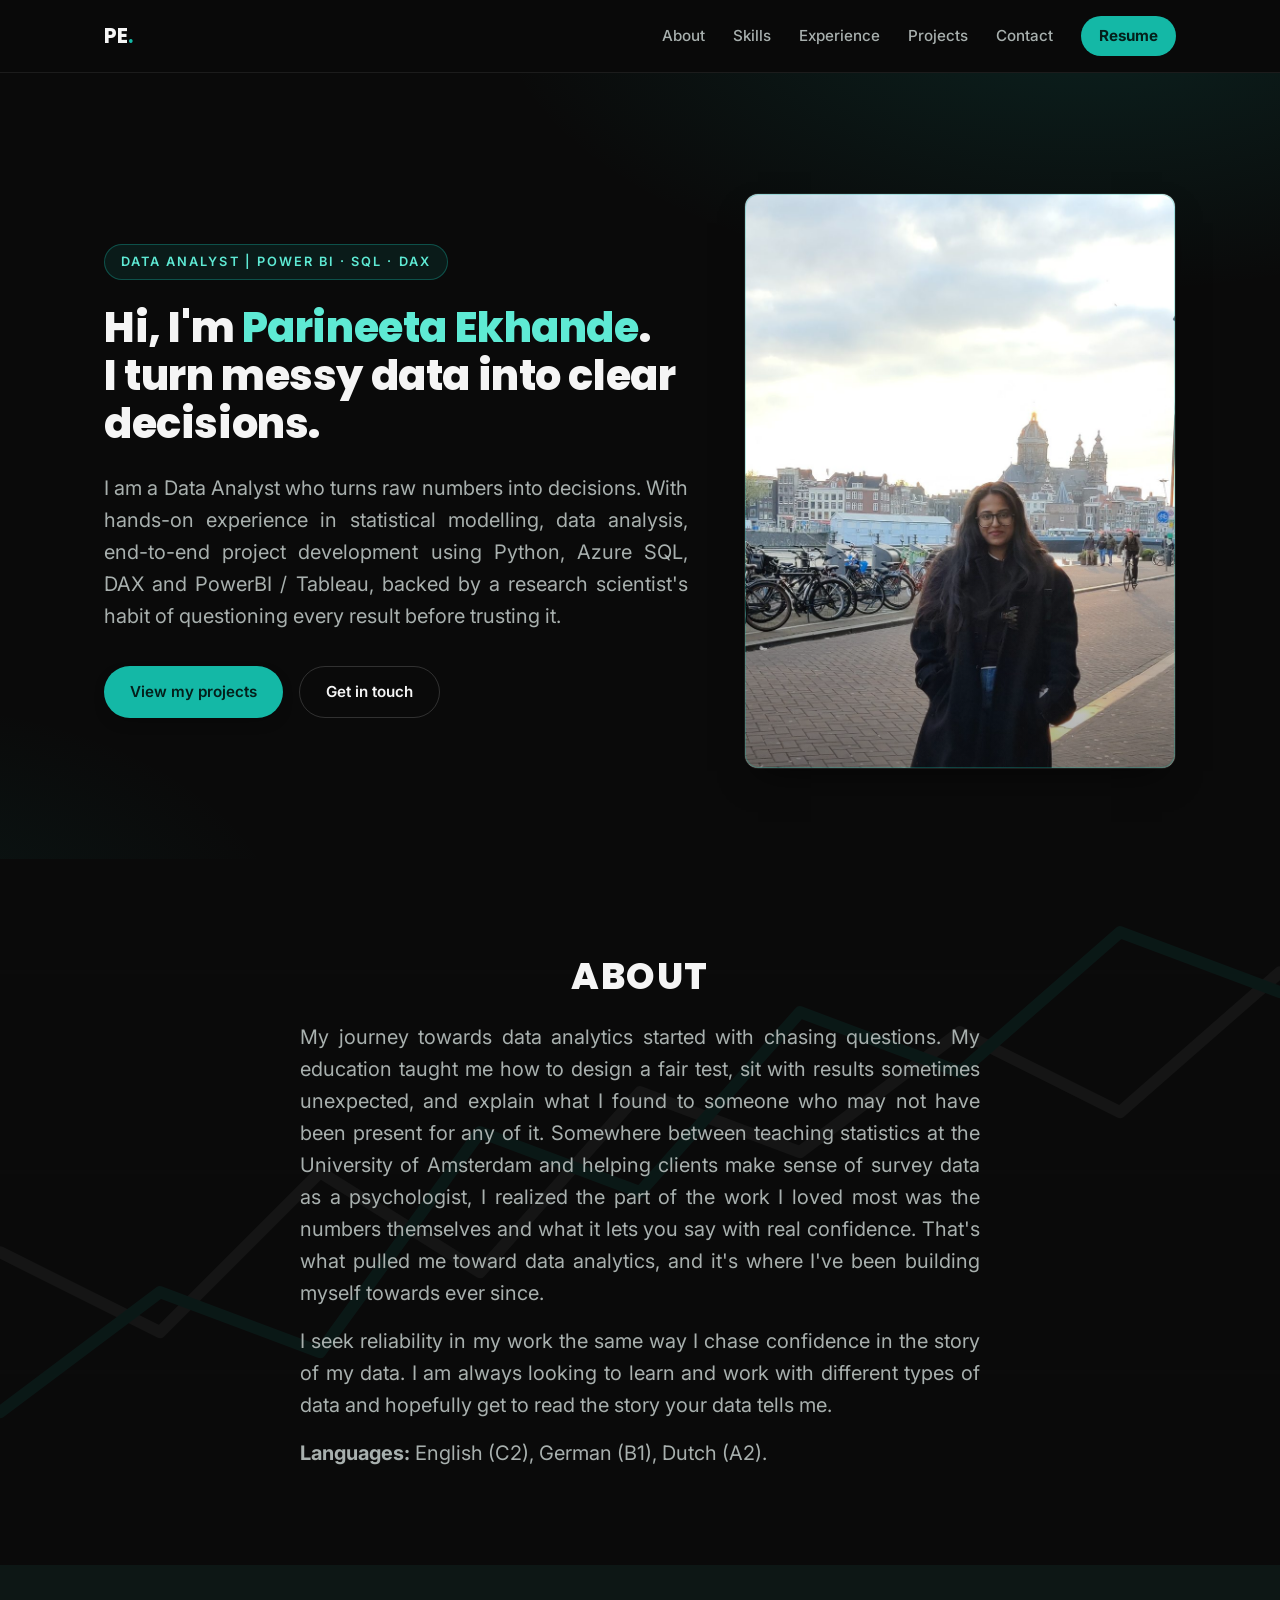
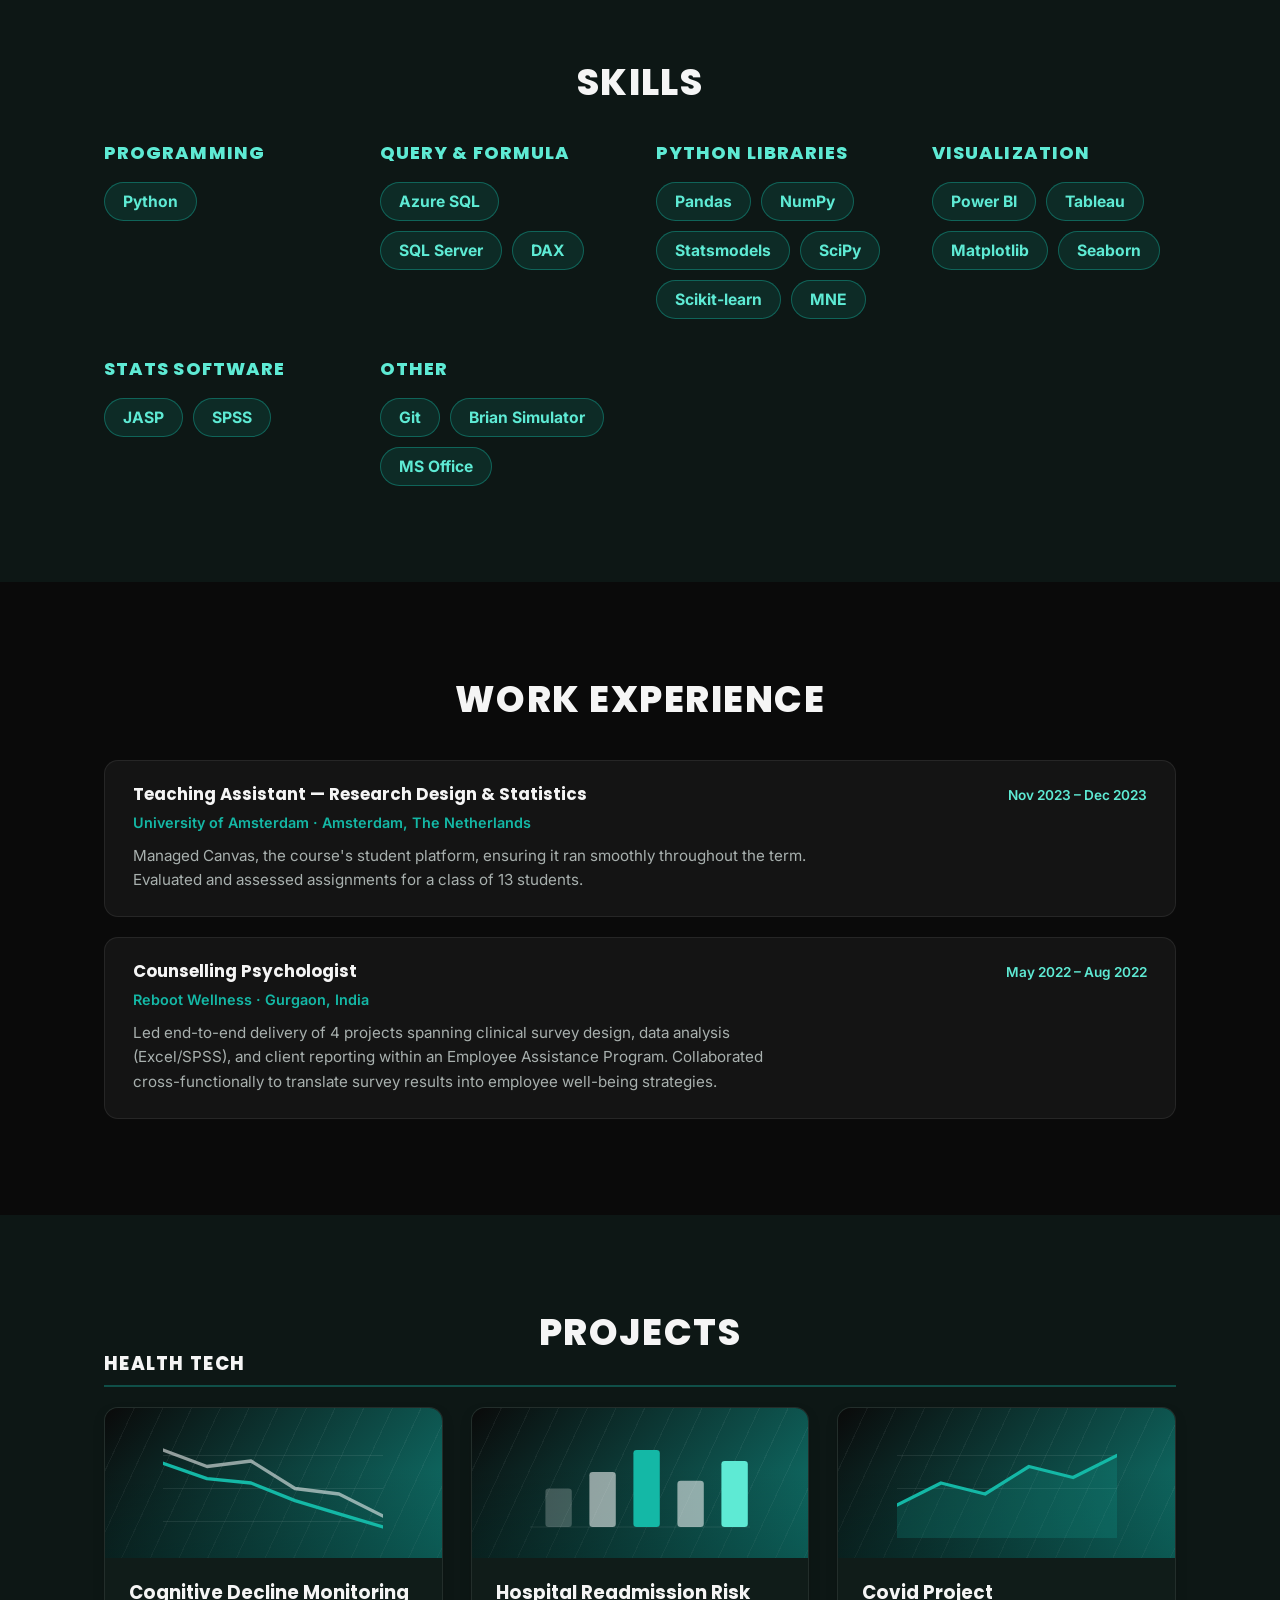
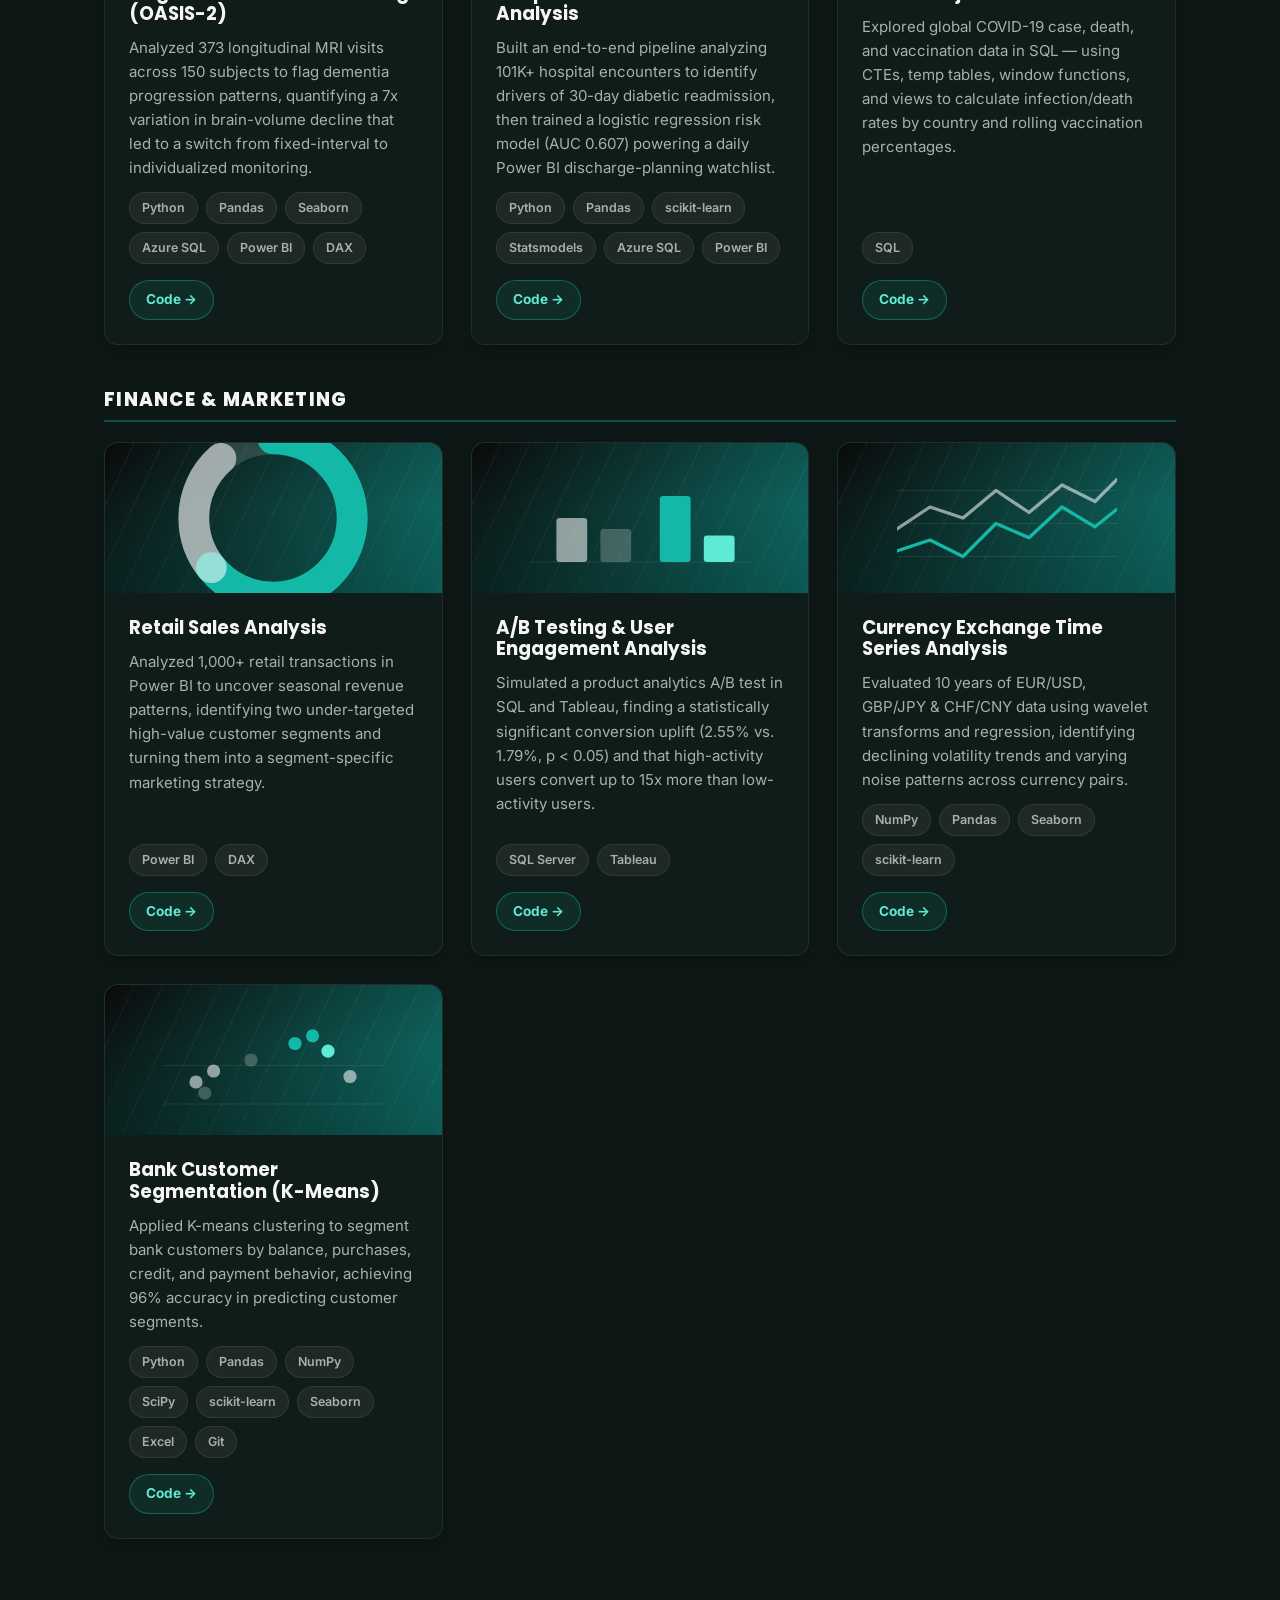
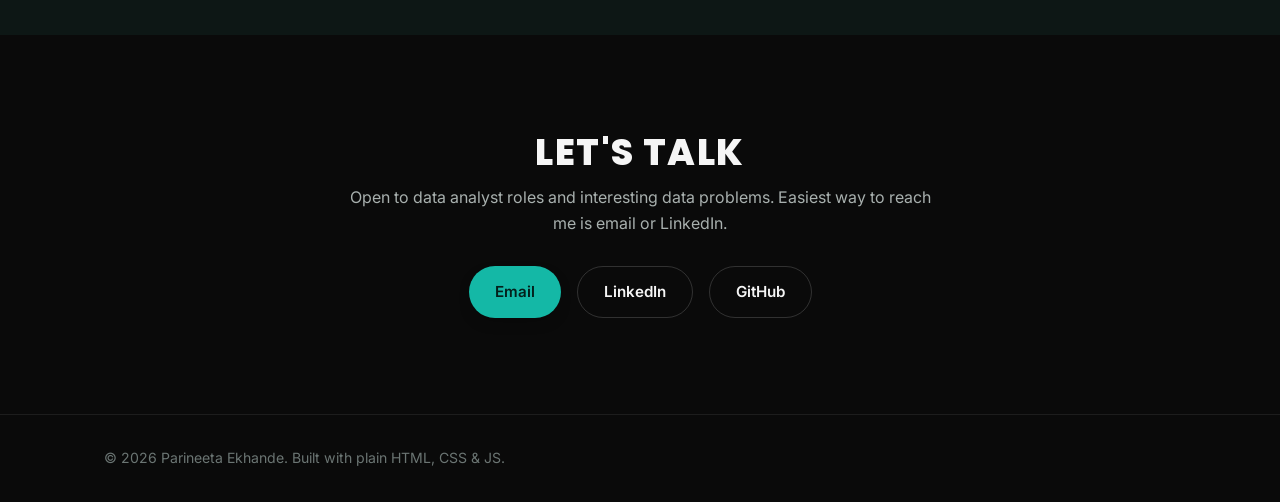
==== index.html @ 12fd948a "Make skill dropdown project names jump to the project card Each project title in a skill's dropdown " ====
<!DOCTYPE html>
<html lang="en">
<head>
  <meta charset="UTF-8" />
    <meta name="viewport" content="width=device-width, initial-scale=1.0" />
      <title>Parineeta Ekhande — Data Analyst Portfolio</title>
        <meta name="description" content="Parineeta Ekhande's data analyst portfolio — projects in SQL, Python, Power BI, and computational neuroscience." />
          <link rel="preconnect" href="https://fonts.googleapis.com">
            <link rel="preconnect" href="https://fonts.gstatic.com" crossorigin>
              <link href="https://fonts.googleapis.com/css2?family=Poppins:wght@600;700;800&family=Inter:wght@400;500;600&display=swap" rel="stylesheet">
                <link rel="stylesheet" href="style.css?v=14" />
                </head>
                <body>

                  <!-- ===== Header / Nav ===== -->
                    <header class="site-header">
                        <div class="container header-inner">
                              <a href="#top" class="logo">PE<span class="logo-dot">.</span></a>

                                    <nav class="nav" id="nav">
                                            <a href="#about">About</a>
                                                    <a href="#skills">Skills</a>
                                                            <a href="#experience">Experience</a>
                                                                    <a href="#projects">Projects</a>
                                                                            <a href="#contact">Contact</a>
                                                                                    <a href="assets/resume.pdf" class="nav-cta">Resume</a>
                                                                                          </nav>

                                                                                                <button class="nav-toggle" id="navToggle" aria-label="Toggle menu" aria-expanded="false">
                                                                                                        <span></span><span></span><span></span>
                                                                                                              </button>
                                                                                                                  </div>
                                                                                                                    </header>
                                                                                                                    
                                                                                                                      <main id="top">
                                                                                                                      
                                                                                                                          <!-- ===== Hero ===== -->
                                                                                                                              <section class="hero">
                                                                                                                                    <div class="container hero-inner">
                                                                                                                                            <div class="hero-text">
                                                                                                                                                      <p class="eyebrow">Data Analyst | Power BI &middot; SQL &middot; DAX</p>
                                                                                                                                                                <h1>Hi, I'm <span class="accent">Parineeta Ekhande</span>.<br>I turn messy data into clear decisions.</h1>
                                                                                                                                                                          <p class="hero-sub">
                                                                                                                                                                                      I am a Data Analyst who turns raw numbers into decisions. With hands-on experience in
                                                                                                                                                                                                  statistical modelling, data analysis, end-to-end project development using Python,
                                                                                                                                                                                                              Azure SQL, DAX and PowerBI / Tableau, backed by a research scientist's habit of
                                                                                                                                                                                                                          questioning every result before trusting it.
                                                                                                                                                                                                                                    </p>
                                                                                                                                                                                                                                              <div class="hero-actions">
                                                                                                                                                                                                                                                          <a href="#projects" class="btn btn-primary">View my projects</a>
                                                                                                                                                                                                                                                                      <a href="#contact" class="btn btn-ghost">Get in touch</a>
                                                                                                                                                                                                                                                                                </div>
                                                                                                                                                                                                                                                                                        </div>
                                                                                                                                                                                                                                                                                                <div class="hero-photo">
                                                                                                                                                                                                                                                                                                          <img src="assets/profile.jpg" alt="Parineeta Ekhande" />
                                                                                                                                                                                                                                                                                                                  </div>
                                                                                                                                                                                                                                                                                                                        </div>
                                                                                                                                                                                                                                                                                                                            </section>
                                                                                                                                                                                                                                                                                                                            
                                                                                                                                                                                                                                                                                                                                <!-- ===== About ===== -->
                                                                                                                                                                                                                                                                                                                                    <section id="about" class="section">
                                                                                                                                                                                                                                                                                                                                          <div class="about-bg-visual" aria-hidden="true">
                                                                                                                                                                                                                                                                                                                                                  <svg viewBox="0 0 320 200" preserveAspectRatio="xMidYMid slice" xmlns="http://www.w3.org/2000/svg">
                                                                                                                                                                                                                                                                                                                                                            <line x1="0" y1="40" x2="320" y2="40" class="grid-line" />
                                                                                                                                                                                                                                                                                                                                                                      <line x1="0" y1="90" x2="320" y2="90" class="grid-line" />
                                                                                                                                                                                                                                                                                                                                                                                <line x1="0" y1="140" x2="320" y2="140" class="grid-line" />
                                                                                                                                                                                                                                                                                                                                                                                          <polyline class="chart-line chart-line-white" points="0,110 40,130 80,90 120,115 160,70 200,85 240,55 280,75 320,40" />
                                                                                                                                                                                                                                                                                                                                                                                                    <polyline class="chart-line chart-line-teal" points="0,150 40,120 80,135 120,80 160,95 200,50 240,65 280,30 320,45" />
                                                                                                                                                                                                                                                                                                                                                                                                            </svg>
                                                                                                                                                                                                                                                                                                                                                                                                                  </div>
                                                                                                                                                                                                                                                                                                                                                                                                                        <div class="container">
                                                                                                                                                                                                                                                                                                                                                                                                                                <h2 class="section-title">About</h2>
                                                                                                                                                                                                                                                                                                                                                                                                                                        <div class="about-content">
                                                                                                                                                                                                                                                                                                                                                                                                                                                  <p>
                                                                                                                                                                                                                                                                                                                                                                                                                                                              My journey towards data analytics started with chasing questions. My education
                                                                                                                                                                                                                                                                                                                                                                                                                                                                          taught me how to design a fair test, sit with results sometimes unexpected, and
                                                                                                                                                                                                                                                                                                                                                                                                                                                                                      explain what I found to someone who may not have been present for any of it.
                                                                                                                                                                                                                                                                                                                                                                                                                                                                                                  Somewhere between teaching statistics at the University of Amsterdam and helping
                                                                                                                                                                                                                                                                                                                                                                                                                                                                                                              clients make sense of survey data as a psychologist, I realized the part of the
                                                                                                                                                                                                                                                                                                                                                                                                                                                                                                                          work I loved most was the numbers themselves and what it lets you say with real
                                                                                                                                                                                                                                                                                                                                                                                                                                                                                                                                      confidence. That's what pulled me toward data analytics, and it's where I've been
                                                                                                                                                                                                                                                                                                                                                                                                                                                                                                                                                  building myself towards ever since.
                                                                                                                                                                                                                                                                                                                                                                                                                                                                                                                                                            </p>
                                                                                                                                                                                                                                                                                                                                                                                                                                                                                                                                                                      <p>
                                                                                                                                                                                                                                                                                                                                                                                                                                                                                                                                                                                  I seek reliability in my work the same way I chase confidence in the story of my
                                                                                                                                                                                                                                                                                                                                                                                                                                                                                                                                                                                              data. I am always looking to learn and work with different types of data and
                                                                                                                                                                                                                                                                                                                                                                                                                                                                                                                                                                                                          hopefully get to read the story your data tells me.
                                                                                                                                                                                                                                                                                                                                                                                                                                                                                                                                                                                                                    </p>
                                                                                                                                                                                                                                                                                                                                                                                                                                                                                                                                                                                                                   <p><strong>Languages:</strong> English (C2), German (B1), Dutch (A2).</p>
                                                                                                                                                                                                                                                                                                                                                                                                                                                                                                                                                                                                                            </div>
                                                                                                                                                                                                                                                                                                                                                                                                                                                                                                                                                                                                                                  </div>
                                                                                                                                                                                                                                                                                                                                                                                                                                                                                                                                                                                                                                      </section>
                                                                                                                                                                                                                                                                                                                                                                                                                                                                                                                                                                                                                                      
                                                                                                                                                                                                                                                                                                                                                                                                                                                                                                                                                                                                                                          <!-- ===== Skills ===== -->
                                                                                                                                                                                                                                                                                                                                                                                                                                                                                                                                                                                                                                              <section id="skills" class="section section-alt">
                                                                                                                                                                                                                                                                                                                                                                                                                                                                                                                                                                                                                                                    <div class="container">
                                                                                                                                                                                                                                                                                                                                                                                                                                                                                                                                                                                                                                                            <h2 class="section-title">Skills</h2>
                                                                                                                                                                                                                                                                                                                                                                                                                                                                                                                                                                                                                                                            
                                                                                                                                                                                                                                                                                                                                                                                                                                                                                                                                                                                                                                                                    <div class="skills-grid">
              <div class="skill-group">
                <h3>Programming</h3>
                <ul class="tag-list">
                  <li><button type="button" class="skill-tag">Python</button></li>
                </ul>
                <div class="skill-dropdown" hidden></div>
              </div>
              <div class="skill-group">
                <h3>Query &amp; Formula</h3>
                <ul class="tag-list">
                  <li><button type="button" class="skill-tag">Azure SQL</button></li>
                  <li><button type="button" class="skill-tag">SQL Server</button></li>
                  <li><button type="button" class="skill-tag">DAX</button></li>
                </ul>
                <div class="skill-dropdown" hidden></div>
              </div>
              <div class="skill-group">
                <h3>Python Libraries</h3>
                <ul class="tag-list">
                  <li><button type="button" class="skill-tag">Pandas</button></li>
                  <li><button type="button" class="skill-tag">NumPy</button></li>
                  <li><button type="button" class="skill-tag">Statsmodels</button></li>
                  <li><button type="button" class="skill-tag">SciPy</button></li>
                  <li><button type="button" class="skill-tag">Scikit-learn</button></li>
                  <li><button type="button" class="skill-tag">MNE</button></li>
                </ul>
                <div class="skill-dropdown" hidden></div>
              </div>
              <div class="skill-group">
                <h3>Visualization</h3>
                <ul class="tag-list">
                  <li><button type="button" class="skill-tag">Power BI</button></li>
                  <li><button type="button" class="skill-tag">Tableau</button></li>
                  <li><button type="button" class="skill-tag">Matplotlib</button></li>
                  <li><button type="button" class="skill-tag">Seaborn</button></li>
                </ul>
                <div class="skill-dropdown" hidden></div>
              </div>
              <div class="skill-group">
                <h3>Stats Software</h3>
                <ul class="tag-list">
                  <li><button type="button" class="skill-tag">JASP</button></li>
                  <li><button type="button" class="skill-tag">SPSS</button></li>
                </ul>
                <div class="skill-dropdown" hidden></div>
              </div>
              <div class="skill-group">
                <h3>Other</h3>
                <ul class="tag-list">
                  <li><button type="button" class="skill-tag">Git</button></li>
                  <li><button type="button" class="skill-tag">Brian Simulator</button></li>
                  <li><button type="button" class="skill-tag">MS Office</button></li>
                </ul>
                <div class="skill-dropdown" hidden></div>
              </div>
                                                                                                                                                                                                                                                                                                                                                                                                                                                                                                                                                                                                                                                                                                                                                                                                                                                                                                                                                                                                                                                                                                                                                                        </div>
                                                                                                                                                                                                                                                                                                                                                                                                                                                                                                                                                                                                                                                                                                                                                                                                                                                                                                                                                                                                                                                                                                                                                                              </div>
                                                                                                                                                                                                                                                                                                                                                                                                                                                                                                                                                                                                                                                                                                                                                                                                                                                                                                                                                                                                                                                                                                                                                                                  </section>
                                                                                                                                                                                                                                                                                                                                                                                                                                                                                                                                                                                                                                                                                                                                                                                                                                                                                                                                                                                                                                                                                                                                                                                  
                                                                                                                                                                                                                                                                                                                                                                                                                                                                                                                                                                                                                                                                                                                                                                                                                                                                                                                                                                                                                                                                                                                                                                                      <!-- ===== Experience ===== -->
                                                                                                                                                                                                                                                                                                                                                                                                                                                                                                                                                                                                                                                                                                                                                                                                                                                                                                                                                                                                                                                                                                                                                                                          <section id="experience" class="section">
                                                                                                                                                                                                                                                                                                                                                                                                                                                                                                                                                                                                                                                                                                                                                                                                                                                                                                                                                                                                                                                                                                                                                                                                <div class="container">
                                                                                                                                                                                                                                                                                                                                                                                                                                                                                                                                                                                                                                                                                                                                                                                                                                                                                                                                                                                                                                                                                                                                                                                                        <h2 class="section-title">Work Experience</h2>
                                                                                                                                                                                                                                                                                                                                                                                                                                                                                                                                                                                                                                                                                                                                                                                                                                                                                                                                                                                                                                                                                                                                                                                                        
                                                                                                                                                                                                                                                                                                                                                                                                                                                                                                                                                                                                                                                                                                                                                                                                                                                                                                                                                                                                                                                                                                                                                                                                                <div class="experience-list">
                                                                                                                                                                                                                                                                                                                                                                                                                                                                                                                                                                                                                                                                                                                                                                                                                                                                                                                                                                                                                                                                                                                                                                                                                          <div class="experience-item">
                                                                                                                                                                                                                                                                                                                                                                                                                                                                                                                                                                                                                                                                                                                                                                                                                                                                                                                                                                                                                                                                                                                                                                                                                                      <div class="experience-top">
                                                                                                                                                                                                                                                                                                                                                                                                                                                                                                                                                                                                                                                                                                                                                                                                                                                                                                                                                                                                                                                                                                                                                                                                                                                    <h3>Teaching Assistant — Research Design &amp; Statistics</h3>
                                                                                                                                                                                                                                                                                                                                                                                                                                                                                                                                                                                                                                                                                                                                                                                                                                                                                                                                                                                                                                                                                                                                                                                                                                                                  <span class="experience-date">Nov 2023 – Dec 2023</span>
                                                                                                                                                                                                                                                                                                                                                                                                                                                                                                                                                                                                                                                                                                                                                                                                                                                                                                                                                                                                                                                                                                                                                                                                                                                                              </div>
                                                                                                                                                                                                                                                                                                                                                                                                                                                                                                                                                                                                                                                                                                                                                                                                                                                                                                                                                                                                                                                                                                                                                                                                                                                                                          <p class="experience-org">University of Amsterdam &middot; Amsterdam, The Netherlands</p>
                                                                                                                                                                                                                                                                                                                                                                                                                                                                                                                                                                                                                                                                                                                                                                                                                                                                                                                                                                                                                                                                                                                                                                                                                                                                                                      <p class="experience-desc">
                                                                                                                                                                                                                                                                                                                                                                                                                                                                                                                                                                                                                                                                                                                                                                                                                                                                                                                                                                                                                                                                                                                                                                                                                                                                                                                    Managed Canvas, the course's student platform, ensuring it ran smoothly throughout
                                                                                                                                                                                                                                                                                                                                                                                                                                                                                                                                                                                                                                                                                                                                                                                                                                                                                                                                                                                                                                                                                                                                                                                                                                                                                                                                  the term. Evaluated and assessed assignments for a class of 13 students.
                                                                                                                                                                                                                                                                                                                                                                                                                                                                                                                                                                                                                                                                                                                                                                                                                                                                                                                                                                                                                                                                                                                                                                                                                                                                                                                                              </p>
                                                                                                                                                                                                                                                                                                                                                                                                                                                                                                                                                                                                                                                                                                                                                                                                                                                                                                                                                                                                                                                                                                                                                                                                                                                                                                                                                        </div>
                                                                                                                                                                                                                                                                                                                                                                                                                                                                                                                                                                                                                                                                                                                                                                                                                                                                                                                                                                                                                                                                                                                                                                                                                                                                                                                                                        
                                                                                                                                                                                                                                                                                                                                                                                                                                                                                                                                                                                                                                                                                                                                                                                                                                                                                                                                                                                                                                                                                                                                                                                                                                                                                                                                                                  <div class="experience-item">
                                                                                                                                                                                                                                                                                                                                                                                                                                                                                                                                                                                                                                                                                                                                                                                                                                                                                                                                                                                                                                                                                                                                                                                                                                                                                                                                                                              <div class="experience-top">
                                                                                                                                                                                                                                                                                                                                                                                                                                                                                                                                                                                                                                                                                                                                                                                                                                                                                                                                                                                                                                                                                                                                                                                                                                                                                                                                                                                            <h3>Counselling Psychologist</h3>
                                                                                                                                                                                                                                                                                                                                                                                                                                                                                                                                                                                                                                                                                                                                                                                                                                                                                                                                                                                                                                                                                                                                                                                                                                                                                                                                                                                                          <span class="experience-date">May 2022 – Aug 2022</span>
                                                                                                                                                                                                                                                                                                                                                                                                                                                                                                                                                                                                                                                                                                                                                                                                                                                                                                                                                                                                                                                                                                                                                                                                                                                                                                                                                                                                                      </div>
                                                                                                                                                                                                                                                                                                                                                                                                                                                                                                                                                                                                                                                                                                                                                                                                                                                                                                                                                                                                                                                                                                                                                                                                                                                                                                                                                                                                                                  <p class="experience-org">Reboot Wellness &middot; Gurgaon, India</p>
                                                                                                                                                                                                                                                                                                                                                                                                                                                                                                                                                                                                                                                                                                                                                                                                                                                                                                                                                                                                                                                                                                                                                                                                                                                                                                                                                                                                                                              <p class="experience-desc">
                                                                                                                                                                                                                                                                                                                                                                                                                                                                                                                                                                                                                                                                                                                                                                                                                                                                                                                                                                                                                                                                                                                                                                                                                                                                                                                                                                                                                                                            Led end-to-end delivery of 4 projects spanning clinical survey design, data
                                                                                                                                                                                                                                                                                                                                                                                                                                                                                                                                                                                                                                                                                                                                                                                                                                                                                                                                                                                                                                                                                                                                                                                                                                                                                                                                                                                                                                                                          analysis (Excel/SPSS), and client reporting within an Employee Assistance
                                                                                                                                                                                                                                                                                                                                                                                                                                                                                                                                                                                                                                                                                                                                                                                                                                                                                                                                                                                                                                                                                                                                                                                                                                                                                                                                                                                                                                                                                        Program. Collaborated cross-functionally to translate survey results into
                                                                                                                                                                                                                                                                                                                                                                                                                                                                                                                                                                                                                                                                                                                                                                                                                                                                                                                                                                                                                                                                                                                                                                                                                                                                                                                                                                                                                                                                                                      employee well-being strategies.
                                                                                                                                                                                                                                                                                                                                                                                                                                                                                                                                                                                                                                                                                                                                                                                                                                                                                                                                                                                                                                                                                                                                                                                                                                                                                                                                                                                                                                                                                                                  </p>
                                                                                                                                                                                                                                                                                                                                                                                                                                                                                                                                                                                                                                                                                                                                                                                                                                                                                                                                                                                                                                                                                                                                                                                                                                                                                                                                                                                                                                                                                                                            </div>
                                                                                                                                                                                                                                                                                                                                                                                                                                                                                                                                                                                                                                                                                                                                                                                                                                                                                                                                                                                                                                                                                                                                                                                                                                                                                                                                                                                                                                                                                                                                    </div>
                                                                                                                                                                                                                                                                                                                                                                                                                                                                                                                                                                                                                                                                                                                                                                                                                                                                                                                                                                                                                                                                                                                                                                                                                                                                                                                                                                                                                                                                                                                                          </div>
                                                                                                                                                                                                                                                                                                                                                                                                                                                                                                                                                                                                                                                                                                                                                                                                                                                                                                                                                                                                                                                                                                                                                                                                                                                                                                                                                                                                                                                                                                                                              </section>
                                                                                                                                                                                                                                                                                                                                                                                                                                                                                                                                                                                                                                                                                                                                                                                                                                                                                                                                                                                                                                                                                                                                                                                                                                                                                                                                                                                                                                                                                                                                              
                                                                                                                                                                                                                                                                                                                                                                                                                                                                                                                                                                                                                                                                                                                                                                                                                                                                                                                                                                                                                                                                                                                                                                                                                                                                                                                                                                                                                                                                                                                                                  <!-- ===== Projects ===== -->
                                                                                                                                                                                                                                                                                                                                                                                                                                                                                                                                                                                                                                                                                                                                                                                                                                                                                                                                                                                                                                                                                                                                                                                                                                                                                                                                                                                                                                                                                                                                                      <section id="projects" class="section section-alt">
                                                                                                                                                                                                                                                                                                                                                                                                                                                                                                                                                                                                                                                                                                                                                                                                                                                                                                                                                                                                                                                                                                                                                                                                                                                                                                                                                                                                                                                                                                                                                            <div class="container">
                                                                                                                                                                                                                                                                                                                                                                                                                                                                                                                                                                                                                                                                                                                                                                                                                                                                                                                                                                                                                                                                                                                                                                                                                                                                                                                                                                                                                                                                                                                                                                    <h2 class="section-title">Projects</h2>
                                                                                                                                                                                                                                                                                                                                                                                                                                                                                                                                                                                                                                                                                                                                                                                                                                                                                                                                                                                                                                                                                                                                                                                                                                                                                                                                                                                                                                                                                                                                                                            <div id="projectGrid">
                                                                                                                                                                                                                                                                                                                                                                                                                                                                                                                                                                                                                                                                                                                                                                                                                                                                                                                                                                                                                                                                                                                                                                                                                                                                                                                                                                                                                                                                                                                                                                                      <!-- Category sections + cards are rendered from script.js (see PROJECT_CATEGORIES) -->
                                                                                                                                                                                                                                                                                                                                                                                                                                                                                                                                                                                                                                                                                                                                                                                                                                                                                                                                                                                                                                                                                                                                                                                                                                                                                                                                                                                                                                                                                                                                                                                              </div>
                                                                                                                                                                                                                                                                                                                                                                                                                                                                                                                                                                                                                                                                                                                                                                                                                                                                                                                                                                                                                                                                                                                                                                                                                                                                                                                                                                                                                                                                                                                                                                                                    </div>
                                                                                                                                                                                                                                                                                                                                                                                                                                                                                                                                                                                                                                                                                                                                                                                                                                                                                                                                                                                                                                                                                                                                                                                                                                                                                                                                                                                                                                                                                                                                                                                                        </section>
                                                                                                                                                                                                                                                                                                                                                                                                                                                                                                                                                                                                                                                                                                                                                                                                                                                                                                                                                                                                                                                                                                                                                                                                                                                                                                                                                                                                                                                                                                                                                                                                        
                                                                                                                                                                                                                                                                                                                                                                                                                                                                                                                                                                                                                                                                                                                                                                                                                                                                                                                                                                                                                                                                                                                                                                                                                                                                                                                                                                                                                                                                                                                                                                                                            <!-- ===== Contact ===== -->
                                                                                                                                                                                                                                                                                                                                                                                                                                                                                                                                                                                                                                                                                                                                                                                                                                                                                                                                                                                                                                                                                                                                                                                                                                                                                                                                                                                                                                                                                                                                                                                                                <section id="contact" class="section">
                                                                                                                                                                                                                                                                                                                                                                                                                                                                                                                                                                                                                                                                                                                                                                                                                                                                                                                                                                                                                                                                                                                                                                                                                                                                                                                                                                                                                                                                                                                                                                                                                      <div class="container contact-inner">
                                                                                                                                                                                                                                                                                                                                                                                                                                                                                                                                                                                                                                                                                                                                                                                                                                                                                                                                                                                                                                                                                                                                                                                                                                                                                                                                                                                                                                                                                                                                                                                                                              <h2 class="section-title">Let's talk</h2>
                                                                                                                                                                                                                                                                                                                                                                                                                                                                                                                                                                                                                                                                                                                                                                                                                                                                                                                                                                                                                                                                                                                                                                                                                                                                                                                                                                                                                                                                                                                                                                                                                                      <p class="section-sub">
                                                                                                                                                                                                                                                                                                                                                                                                                                                                                                                                                                                                                                                                                                                                                                                                                                                                                                                                                                                                                                                                                                                                                                                                                                                                                                                                                                                                                                                                                                                                                                                                                                                Open to data analyst roles and interesting data problems.
                                                                                                                                                                                                                                                                                                                                                                                                                                                                                                                                                                                                                                                                                                                                                                                                                                                                                                                                                                                                                                                                                                                                                                                                                                                                                                                                                                                                                                                                                                                                                                                                                                                          Easiest way to reach me is email or LinkedIn.
                                                                                                                                                                                                                                                                                                                                                                                                                                                                                                                                                                                                                                                                                                                                                                                                                                                                                                                                                                                                                                                                                                                                                                                                                                                                                                                                                                                                                                                                                                                                                                                                                                                                  </p>
                                                                                                                                                                                                                                                                                                                                                                                                                                                                                                                                                                                                                                                                                                                                                                                                                                                                                                                                                                                                                                                                                                                                                                                                                                                                                                                                                                                                                                                                                                                                                                                                                                                                          <div class="contact-links">
                                                                                                                                                                                                                                                                                                                                                                                                                                                                                                                                                                                                                                                                                                                                                                                                                                                                                                                                                                                                                                                                                                                                                                                                                                                                                                                                                                                                                                                                                                                                                                                                                                                                                    <a href="mailto:parihere98@gmail.com" class="btn btn-primary">Email</a>
                                                                                                                                                                                                                                                                                                                                                                                                                                                                                                                                                                                                                                                                                                                                                                                                                                                                                                                                                                                                                                                                                                                                                                                                                                                                                                                                                                                                                                                                                                                                                                                                                                                                                              <a href="https://www.linkedin.com/in/parineeta-ekhande-b33b77162" class="btn btn-ghost" target="_blank" rel="noopener">LinkedIn</a>
                                                                                                                                                                                                                                                                                                                                                                                                                                                                                                                                                                                                                                                                                                                                                                                                                                                                                                                                                                                                                                                                                                                                                                                                                                                                                                                                                                                                                                                                                                                                                                                                                                                                                                        <a href="https://github.com/Parineeta98" class="btn btn-ghost" target="_blank" rel="noopener">GitHub</a>
                                                                                                                                                                                                                                                                                                                                                                                                                                                                                                                                                                                                                                                                                                                                                                                                                                                                                                                                                                                                                                                                                                                                                                                                                                                                                                                                                                                                                                                                                                                                                                                                                                                                                                                </div>
                                                                                                                                                                                                                                                                                                                                                                                                                                                                                                                                                                                                                                                                                                                                                                                                                                                                                                                                                                                                                                                                                                                                                                                                                                                                                                                                                                                                                                                                                                                                                                                                                                                                                                                      </div>
                                                                                                                                                                                                                                                                                                                                                                                                                                                                                                                                                                                                                                                                                                                                                                                                                                                                                                                                                                                                                                                                                                                                                                                                                                                                                                                                                                                                                                                                                                                                                                                                                                                                                                                          </section>
                                                                                                                                                                                                                                                                                                                                                                                                                                                                                                                                                                                                                                                                                                                                                                                                                                                                                                                                                                                                                                                                                                                                                                                                                                                                                                                                                                                                                                                                                                                                                                                                                                                                                                                          
                                                                                                                                                                                                                                                                                                                                                                                                                                                                                                                                                                                                                                                                                                                                                                                                                                                                                                                                                                                                                                                                                                                                                                                                                                                                                                                                                                                                                                                                                                                                                                                                                                                                                                                            </main>
                                                                                                                                                                                                                                                                                                                                                                                                                                                                                                                                                                                                                                                                                                                                                                                                                                                                                                                                                                                                                                                                                                                                                                                                                                                                                                                                                                                                                                                                                                                                                                                                                                                                                                                            
                                                                                                                                                                                                                                                                                                                                                                                                                                                                                                                                                                                                                                                                                                                                                                                                                                                                                                                                                                                                                                                                                                                                                                                                                                                                                                                                                                                                                                                                                                                                                                                                                                                                                                                              <footer class="site-footer">
                                                                                                                                                                                                                                                                                                                                                                                                                                                                                                                                                                                                                                                                                                                                                                                                                                                                                                                                                                                                                                                                                                                                                                                                                                                                                                                                                                                                                                                                                                                                                                                                                                                                                                                                  <div class="container footer-inner">
                                                                                                                                                                                                                                                                                                                                                                                                                                                                                                                                                                                                                                                                                                                                                                                                                                                                                                                                                                                                                                                                                                                                                                                                                                                                                                                                                                                                                                                                                                                                                                                                                                                                                                                                        <p>&copy; <span id="year"></span> Parineeta Ekhande. Built with plain HTML, CSS &amp; JS.</p>
                                                                                                                                                                                                                                                                                                                                                                                                                                                                                                                                                                                                                                                                                                                                                                                                                                                                                                                                                                                                                                                                                                                                                                                                                                                                                                                                                                                                                                                                                                                                                                                                                                                                                                                                            </div>
                                                                                                                                                                                                                                                                                                                                                                                                                                                                                                                                                                                                                                                                                                                                                                                                                                                                                                                                                                                                                                                                                                                                                                                                                                                                                                                                                                                                                                                                                                                                                                                                                                                                                                                                              </footer>
                                                                                                                                                                                                                                                                                                                                                                                                                                                                                                                                                                                                                                                                                                                                                                                                                                                                                                                                                                                                                                                                                                                                                                                                                                                                                                                                                                                                                                                                                                                                                                                                                                                                                                                                              
                                                                                                                                                                                                                                                                                                                                                                                                                                                                                                                                                                                                                                                                                                                                                                                                                                                                                                                                                                                                                                                                                                                                                                                                                                                                                                                                                                                                                                                                                                                                                                                                                                                                                                                                                <script src="script.js?v=9"></script>
                                                                                                                                                                                                                                                                                                                                                                                                                                                                                                                                                                                                                                                                                                                                                                                                                                                                                                                                                                                                                                                                                                                                                                                                                                                                                                                                                                                                                                                                                                                                                                                                                                                                                                                                                </body>
                                                                                                                                                                                                                                                                                                                                                                                                                                                                                                                                                                                                                                                                                                                                                                                                                                                                                                                                                                                                                                                                                                                                                                                                                                                                                                                                                                                                                                                                                                                                                                                                                                                                                                                                                </html>
---- style.css ----
/* =========================================================
   Design tokens
   Dark, data-viz-inspired theme — near-black base with a
   teal accent, echoing a dashboard/chart aesthetic: bold
   uppercase headings, generous letter-spacing, and a line-
   chart motif in the hero. Swap these to re-skin the whole site.
   ========================================================= */
:root {
     --bg: #0a0a0a;
     --bg-alt: #0d1715;
     --surface: #141414;
     --surface-alt: #101c19;
     --border: rgba(255, 255, 255, 0.08);
     --border-strong: rgba(255, 255, 255, 0.16);

  --ink: #f5f5f5;
     --ink-dim: #a8b0ae;
     --ink-faint: #6b7573;

  --teal: #14b8a6;
     --teal-light: #5eead4;
     --teal-dark: #0f766e;
     --teal-ink: #04201b;
     --white: #ffffff;

  --radius: 14px;
     --shadow-md: 0 16px 34px -14px rgba(0, 0, 0, 0.6);
     --shadow-sm: 0 6px 16px -8px rgba(0, 0, 0, 0.5);

  --font-display: 'Poppins', 'Segoe UI', sans-serif;
     --font-body: 'Inter', 'Segoe UI', sans-serif;
}

/* ===== Reset ===== */
* { box-sizing: border-box; margin: 0; padding: 0; }
html { scroll-behavior: smooth; }
body {
     font-family: var(--font-body);
     color: var(--ink-dim);
     background: var(--bg);
     line-height: 1.6;
     -webkit-font-smoothing: antialiased;
}
img { max-width: 100%; display: block; }
a { color: inherit; text-decoration: none; }
ul { list-style: none; }
h1, h2, h3 { font-family: var(--font-display); line-height: 1.15; color: var(--ink); }

.container {
     width: 100%;
     max-width: 1120px;
     margin: 0 auto;
     padding: 0 24px;
}

/* ===== Header ===== */
.site-header {
     position: sticky;
     top: 0;
     z-index: 50;
     background: rgba(10, 10, 10, 0.85);
     backdrop-filter: blur(10px);
     border-bottom: 1px solid var(--border);
}
.header-inner {
     display: flex;
     align-items: center;
     justify-content: space-between;
     height: 72px;
}
.logo {
     font-family: var(--font-display);
     font-weight: 700;
     font-size: 1.3rem;
     color: var(--ink);
}
.logo-dot { color: var(--teal); }

.nav {
     display: flex;
     align-items: center;
     gap: 28px;
     font-weight: 500;
     font-size: 0.95rem;
}
.nav a:not(.nav-cta) { color: var(--ink-dim); position: relative; }
.nav a:not(.nav-cta)::after {
     content: '';
     position: absolute;
     left: 0; bottom: -6px;
     width: 0; height: 2px;
     background: var(--teal);
     transition: width 0.2s ease;
}
.nav a:not(.nav-cta):hover { color: var(--ink); }
.nav a:not(.nav-cta):hover::after { width: 100%; }

.nav-cta {
     background: var(--teal);
     color: var(--teal-ink) !important;
     padding: 8px 18px;
     border-radius: 999px;
     font-weight: 700;
     transition: background 0.2s ease, transform 0.2s ease;
}
.nav-cta:hover { background: var(--teal-light); transform: translateY(-1px); }

.nav-toggle {
     display: none;
     flex-direction: column;
     gap: 5px;
     background: none;
     border: none;
     cursor: pointer;
     padding: 8px;
}
.nav-toggle span {
     width: 22px; height: 2px;
     background: var(--ink);
     border-radius: 2px;
}

/* ===== Hero ===== */
.hero {
     padding: 120px 0 90px;
     background:
            radial-gradient(1000px 500px at 85% -10%, rgba(20, 184, 166, 0.14), transparent 60%),
            radial-gradient(700px 400px at -10% 110%, rgba(20, 184, 166, 0.08), transparent 60%),
            var(--bg);
}
.hero-inner {
     display: grid;
     grid-template-columns: 1.15fr 0.85fr;
     gap: 56px;
     align-items: center;
}
.hero-text { max-width: 640px; }
.eyebrow {
     display: inline-block;
     font-weight: 600;
     letter-spacing: 0.16em;
     text-transform: uppercase;
     font-size: 0.8rem;
     color: var(--teal-light);
     background: rgba(20, 184, 166, 0.1);
     border: 1px solid rgba(20, 184, 166, 0.35);
     padding: 7px 16px;
     border-radius: 999px;
     margin-bottom: 24px;
}
.hero h1 {
     font-size: clamp(2rem, 3.5vw, 2.6rem);
     font-weight: 800;
     letter-spacing: -0.01em;
}
.hero h1 .accent { color: var(--teal-light); }
.hero-sub {
     margin-top: 24px;
     max-width: 56ch;
     font-size: 1.25rem;
     color: var(--ink-dim);
     text-align: justify;
}
.hero-actions {
     margin-top: 34px;
     display: flex;
     gap: 16px;
     flex-wrap: wrap;
}

/* Hero profile photo panel */
.hero-photo {
     position: relative;
     border-radius: var(--radius);
     overflow: hidden;
     border: 1px solid var(--border);
     box-shadow: var(--shadow-md);
     aspect-ratio: 3 / 4;
}
.hero-photo::after {
     content: '';
     position: absolute;
     inset: 0;
     border-radius: inherit;
     box-shadow: inset 0 0 0 1px rgba(20, 184, 166, 0.3);
     background: linear-gradient(to top, rgba(10, 10, 10, 0.35), transparent 40%);
     pointer-events: none;
}
.hero-photo img {
     width: 100%;
     height: 100%;
     object-fit: cover;
     object-position: center 15%;
}

/* Shared data-viz chart classes — used by the About background visual
   and the project-card thumbnails below */
.grid-line { stroke: rgba(255, 255, 255, 0.08); stroke-width: 1; }
.chart-line { fill: none; stroke-width: 3; stroke-linecap: round; stroke-linejoin: round; }
.chart-line-teal { stroke: var(--teal); }
.chart-line-white { stroke: rgba(255, 255, 255, 0.55); }
.chart-fill-teal { fill: var(--teal); }
.chart-fill-teal-light { fill: var(--teal-light); }
.chart-fill-teal-area { fill: rgba(20, 184, 166, 0.18); }
.chart-fill-white { fill: rgba(255, 255, 255, 0.55); }
.chart-fill-dim { fill: rgba(255, 255, 255, 0.22); }

/* ===== Buttons ===== */
.btn {
     display: inline-flex;
     align-items: center;
     justify-content: center;
     padding: 13px 26px;
     border-radius: 999px;
     font-weight: 600;
     font-size: 0.95rem;
     transition: transform 0.2s ease, box-shadow 0.2s ease, background 0.2s ease, border-color 0.2s ease, color 0.2s ease;
}
.btn-primary {
     background: var(--teal);
     color: var(--teal-ink);
     box-shadow: var(--shadow-sm);
}
.btn-primary:hover { background: var(--teal-light); transform: translateY(-2px); }
.btn-ghost {
     background: transparent;
     color: var(--ink);
     border: 1.5px solid var(--border-strong);
}
.btn-ghost:hover {
     border-color: var(--teal);
     color: var(--teal-light);
     transform: translateY(-2px);
}

/* ===== Sections ===== */
.section { padding: 96px 0; }
.section-alt { background: var(--bg-alt); }
.section-title {
     font-size: clamp(1.7rem, 3.2vw, 2.3rem);
     font-weight: 800;
     letter-spacing: 0.04em;
     text-transform: uppercase;
     color: var(--ink);
     text-align: center;
}
.section-sub {
     margin: 12px auto 0;
     color: var(--ink-dim);
     max-width: 60ch;
}

/* ===== About ===== */
#about { position: relative; overflow: hidden; }
#about > .container { position: relative; z-index: 1; }
.about-bg-visual {
     position: absolute;
     inset: 0;
     opacity: 0.08;
     pointer-events: none;
     z-index: 0;
}
.about-bg-visual svg { width: 100%; height: 100%; display: block; }
.about-content { margin: 24px auto 0; max-width: 68ch; text-align: justify; }
.about-content p { color: var(--ink-dim); margin-top: 16px; font-size: 1.25rem; }
.about-content p:first-child { margin-top: 0; }

/* ===== Experience ===== */
.experience-list {
     margin-top: 40px;
     display: flex;
     flex-direction: column;
     gap: 20px;
}
.experience-item {
     padding: 24px 28px;
     border-radius: var(--radius);
     background: var(--surface);
     border: 1px solid var(--border);
}
.section-alt .experience-item { background: var(--surface-alt); }
.experience-top {
     display: flex;
     align-items: baseline;
     justify-content: space-between;
     flex-wrap: wrap;
     gap: 8px 20px;
}
.experience-top h3 {
     font-size: 1.05rem;
     color: var(--ink);
}
.experience-date {
     font-size: 0.85rem;
     font-weight: 600;
     color: var(--teal-light);
     white-space: nowrap;
}
.experience-org {
     margin-top: 4px;
     font-size: 0.9rem;
     font-weight: 600;
     color: var(--teal);
}
.experience-desc {
     margin-top: 10px;
     color: var(--ink-dim);
     font-size: 0.95rem;
     max-width: 68ch;
}

/* ===== Projects ===== */
.project-category { margin-top: 44px; }
.project-category:first-child { margin-top: 0; }
.category-heading {
     font-family: var(--font-display);
     font-size: 1.15rem;
     font-weight: 800;
     letter-spacing: 0.07em;
     text-transform: uppercase;
     color: var(--ink);
     margin-bottom: 20px;
     padding-bottom: 10px;
     border-bottom: 2px solid rgba(20, 184, 166, 0.35);
}
.project-grid {
     display: grid;
     grid-template-columns: repeat(auto-fit, minmax(300px, 1fr));
     gap: 28px;
}
.project-card {
     background: var(--surface);
     border-radius: var(--radius);
     overflow: hidden;
     box-shadow: var(--shadow-sm);
     border: 1px solid var(--border);
     display: flex;
     flex-direction: column;
     scroll-margin-top: 88px;
     transition: transform 0.25s ease, box-shadow 0.25s ease, border-color 0.25s ease;
}
.section-alt .project-card { background: var(--surface-alt); }
.project-card:target { border-color: var(--teal); box-shadow: 0 0 0 3px rgba(20, 184, 166, 0.25); }
.project-card:hover {
     transform: translateY(-6px);
     box-shadow: var(--shadow-md);
     border-color: rgba(20, 184, 166, 0.4);
}
.project-thumb {
     height: 150px;
     position: relative;
     display: flex;
     align-items: center;
     justify-content: center;
     overflow: hidden;
     background:
            repeating-linear-gradient(115deg, rgba(255, 255, 255, 0.05) 0px, rgba(255, 255, 255, 0.05) 1px, transparent 1px, transparent 26px),
            linear-gradient(135deg, #0a0a0a, var(--teal-dark));
}
.project-thumb::before {
     content: '';
     position: absolute;
     inset: 0;
     background: linear-gradient(to top, rgba(0, 0, 0, 0.25), transparent 60%);
}
.project-thumb svg {
     position: relative;
     z-index: 1;
     width: 70%;
     max-width: 220px;
     height: auto;
}
.project-body { padding: 24px; display: flex; flex-direction: column; gap: 12px; flex: 1; }
.project-body h3 { font-size: 1.15rem; color: var(--ink); }
.project-body p { color: var(--ink-dim); font-size: 0.94rem; flex: 1; }

.tag-list {
     display: flex;
     flex-wrap: wrap;
     gap: 8px;
}
.tag-list li {
     font-size: 0.78rem;
     font-weight: 600;
     padding: 5px 12px;
     border-radius: 999px;
     background: rgba(255, 255, 255, 0.06);
     color: var(--ink-dim);
     border: 1px solid var(--border);
}
.skill-group .tag-list li {
     background: rgba(20, 184, 166, 0.12);
     color: var(--teal-light);
     border: 1px solid rgba(20, 184, 166, 0.4);
     font-size: 0.98rem;
     font-weight: 700;
     padding: 9px 18px;
}

.project-links {
     display: flex;
     gap: 10px;
     margin-top: 4px;
     flex-wrap: wrap;
}
.project-links a {
     display: inline-flex;
     align-items: center;
     font-size: 0.85rem;
     font-weight: 700;
     padding: 8px 16px;
     border-radius: 999px;
     color: var(--teal-light);
     background: rgba(20, 184, 166, 0.1);
     border: 1px solid rgba(20, 184, 166, 0.4);
     transition: background 0.2s ease, border-color 0.2s ease, transform 0.15s ease;
}
.project-links a:hover {
     background: rgba(20, 184, 166, 0.2);
     border-color: var(--teal);
     transform: translateY(-1px);
}
.placeholder-badge {
     align-self: flex-start;
     font-size: 0.72rem;
     font-weight: 700;
     text-transform: uppercase;
     letter-spacing: 0.04em;
     color: var(--ink-faint);
     background: rgba(255, 255, 255, 0.06);
     padding: 4px 10px;
     border-radius: 6px;
}

/* ===== Skills ===== */
.skills-grid {
     margin-top: 40px;
     display: grid;
     grid-template-columns: repeat(auto-fit, minmax(240px, 1fr));
     gap: 40px 32px;
}
.skill-group h3 {
     font-size: 1.12rem;
     font-weight: 800;
     letter-spacing: 0.06em;
     text-transform: uppercase;
     color: var(--teal-light);
     margin-bottom: 18px;
}
.skill-group .tag-list { gap: 10px; }
.skill-group .tag-list li { padding: 0; background: none; border: none; }
.skill-tag {
     font-family: inherit;
     font-size: 0.98rem;
     font-weight: 700;
     padding: 9px 18px;
     border-radius: 999px;
     background: rgba(20, 184, 166, 0.12);
     color: var(--teal-light);
     border: 1px solid rgba(20, 184, 166, 0.4);
     cursor: pointer;
     transition: background 0.2s ease, color 0.2s ease, transform 0.15s ease, border-color 0.2s ease;
}
.skill-tag:hover { background: rgba(20, 184, 166, 0.22); transform: translateY(-1px); }
.skill-tag.active {
     background: var(--teal);
     color: var(--teal-ink);
     border-color: var(--teal);
}
.skill-dropdown {
     margin-top: 16px;
     padding: 16px 20px;
     border-radius: var(--radius);
     background: var(--surface-alt);
     border: 1px solid var(--border);
}
.skill-dropdown[hidden] { display: none; }
.skill-dropdown-title {
     font-size: 0.78rem;
     font-weight: 700;
     text-transform: uppercase;
     letter-spacing: 0.06em;
     color: var(--ink-faint);
     margin-bottom: 10px;
}
.skill-dropdown ul { display: flex; flex-direction: column; gap: 8px; }
.skill-dropdown li {
     font-size: 0.92rem;
     font-weight: 600;
}
.skill-dropdown-link {
     color: var(--ink);
     transition: color 0.2s ease;
}
.skill-dropdown-link:hover { color: var(--teal-light); }
.skill-dropdown-empty {
     font-size: 0.9rem;
     color: var(--ink-dim);
}

/* ===== Contact ===== */
.contact-inner { text-align: center; }
.contact-links {
     margin-top: 30px;
     display: flex;
     gap: 16px;
     flex-wrap: wrap;
     justify-content: center;
}

/* ===== Footer ===== */
.site-footer {
     padding: 32px 0;
     border-top: 1px solid var(--border);
}
.footer-inner { color: var(--ink-faint); font-size: 0.88rem; }

/* ===== Responsive ===== */
@media (max-width: 900px) {
     .hero-inner { grid-template-columns: 1fr; }
     .hero-photo { order: -1; max-width: 260px; margin: 0 auto; }
     .hero h1 { font-size: clamp(1.25rem, 6vw, 2.9rem); }
     .hero { padding: 72px 0 56px; }
     .section { padding: 64px 0; }
     .hero-sub, .about-content { text-align: left; }
}

@media (max-width: 720px) {
     .experience-top { flex-direction: column; gap: 4px; }

  .nav {
         position: absolute;
         top: 72px;
         left: 0; right: 0;
         background: var(--bg);
         flex-direction: column;
         align-items: flex-start;
         padding: 20px 24px 28px;
         gap: 18px;
         border-bottom: 1px solid var(--border);
         display: none;
  }
     .nav.open { display: flex; }
     .nav-toggle { display: flex; }
}
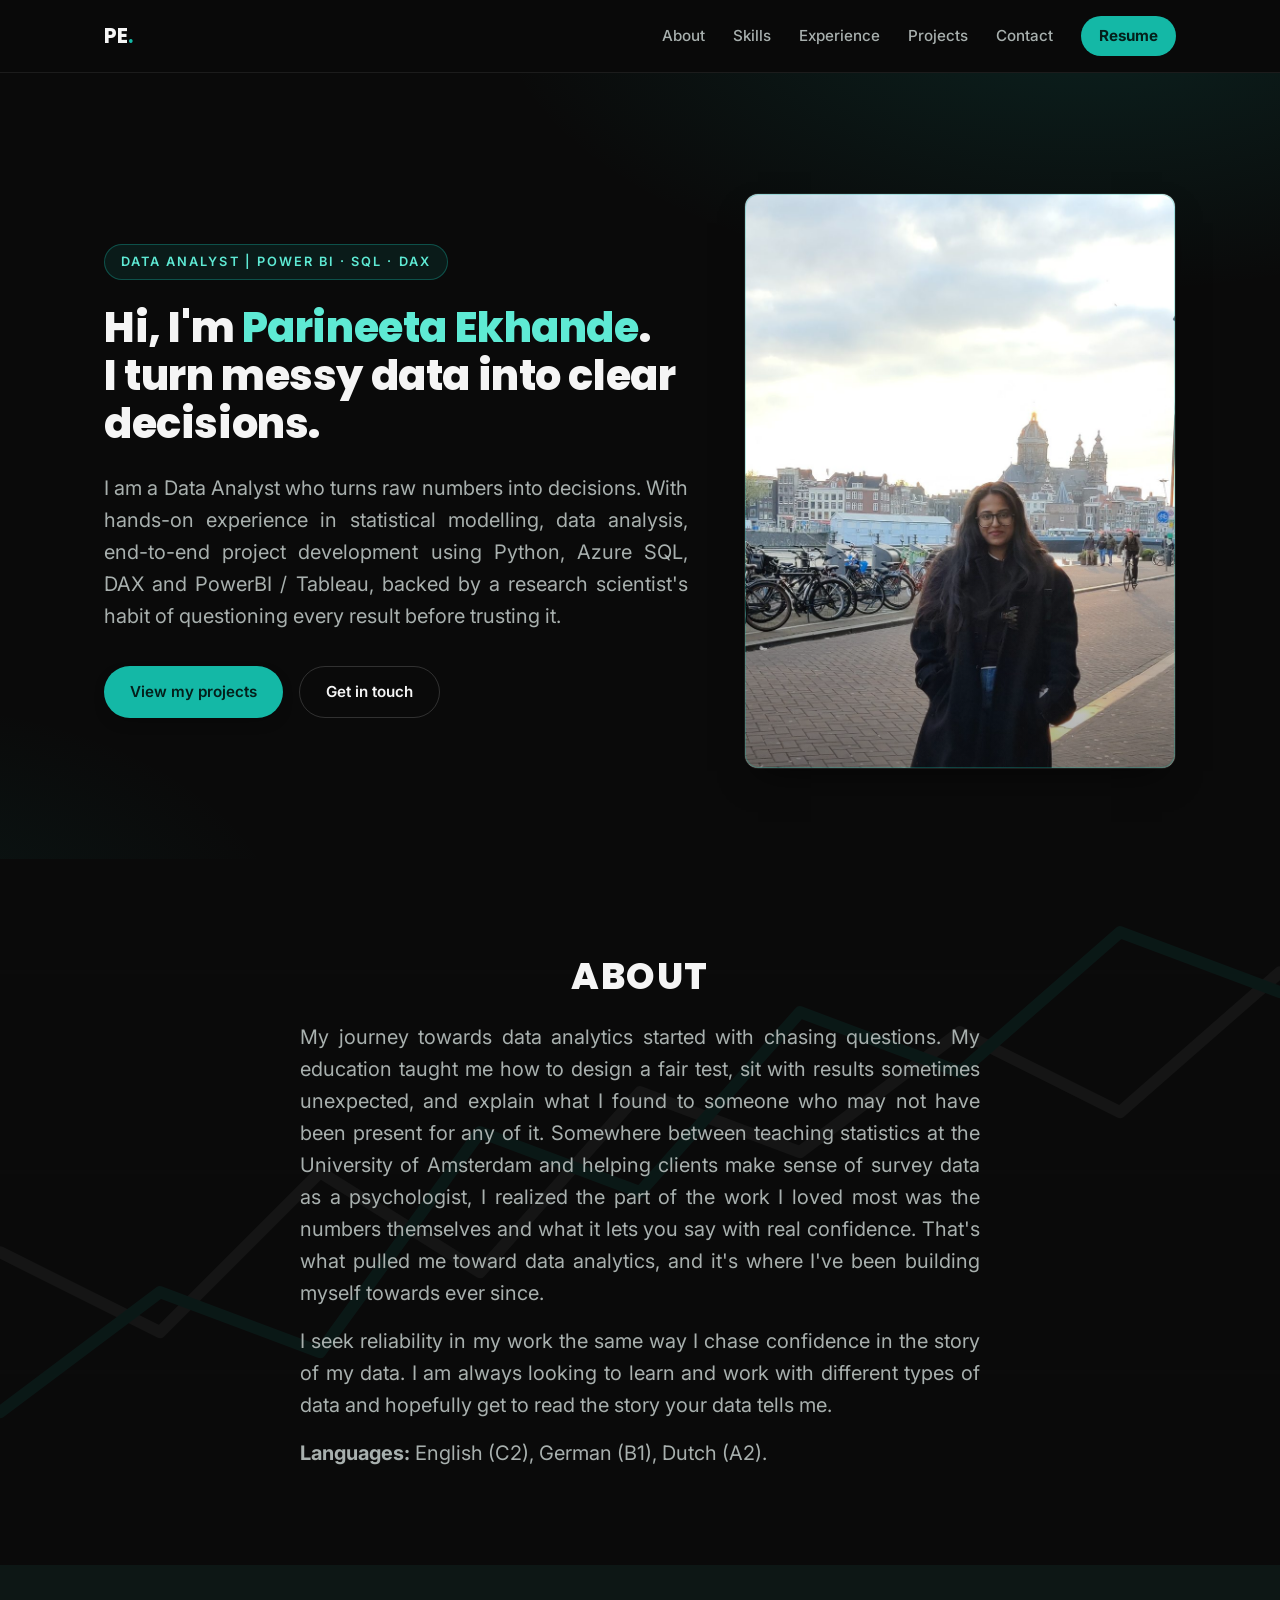
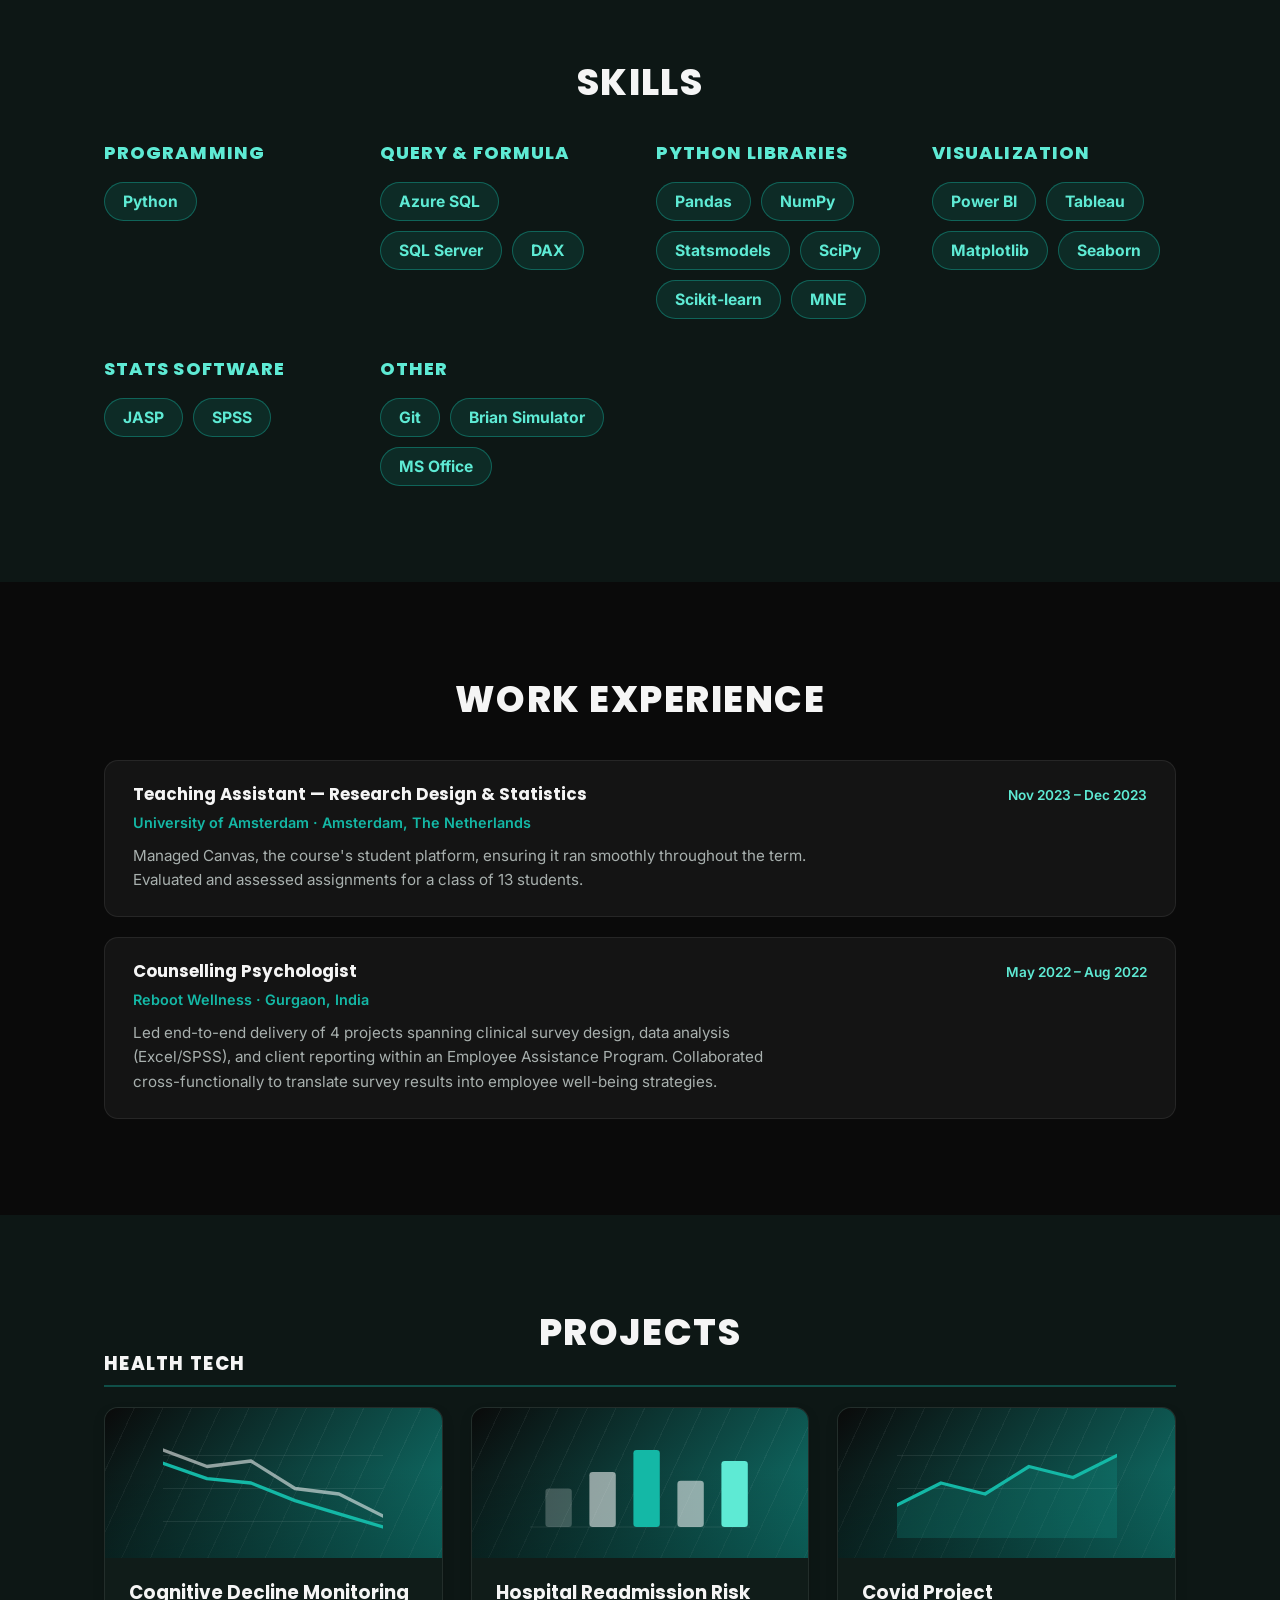
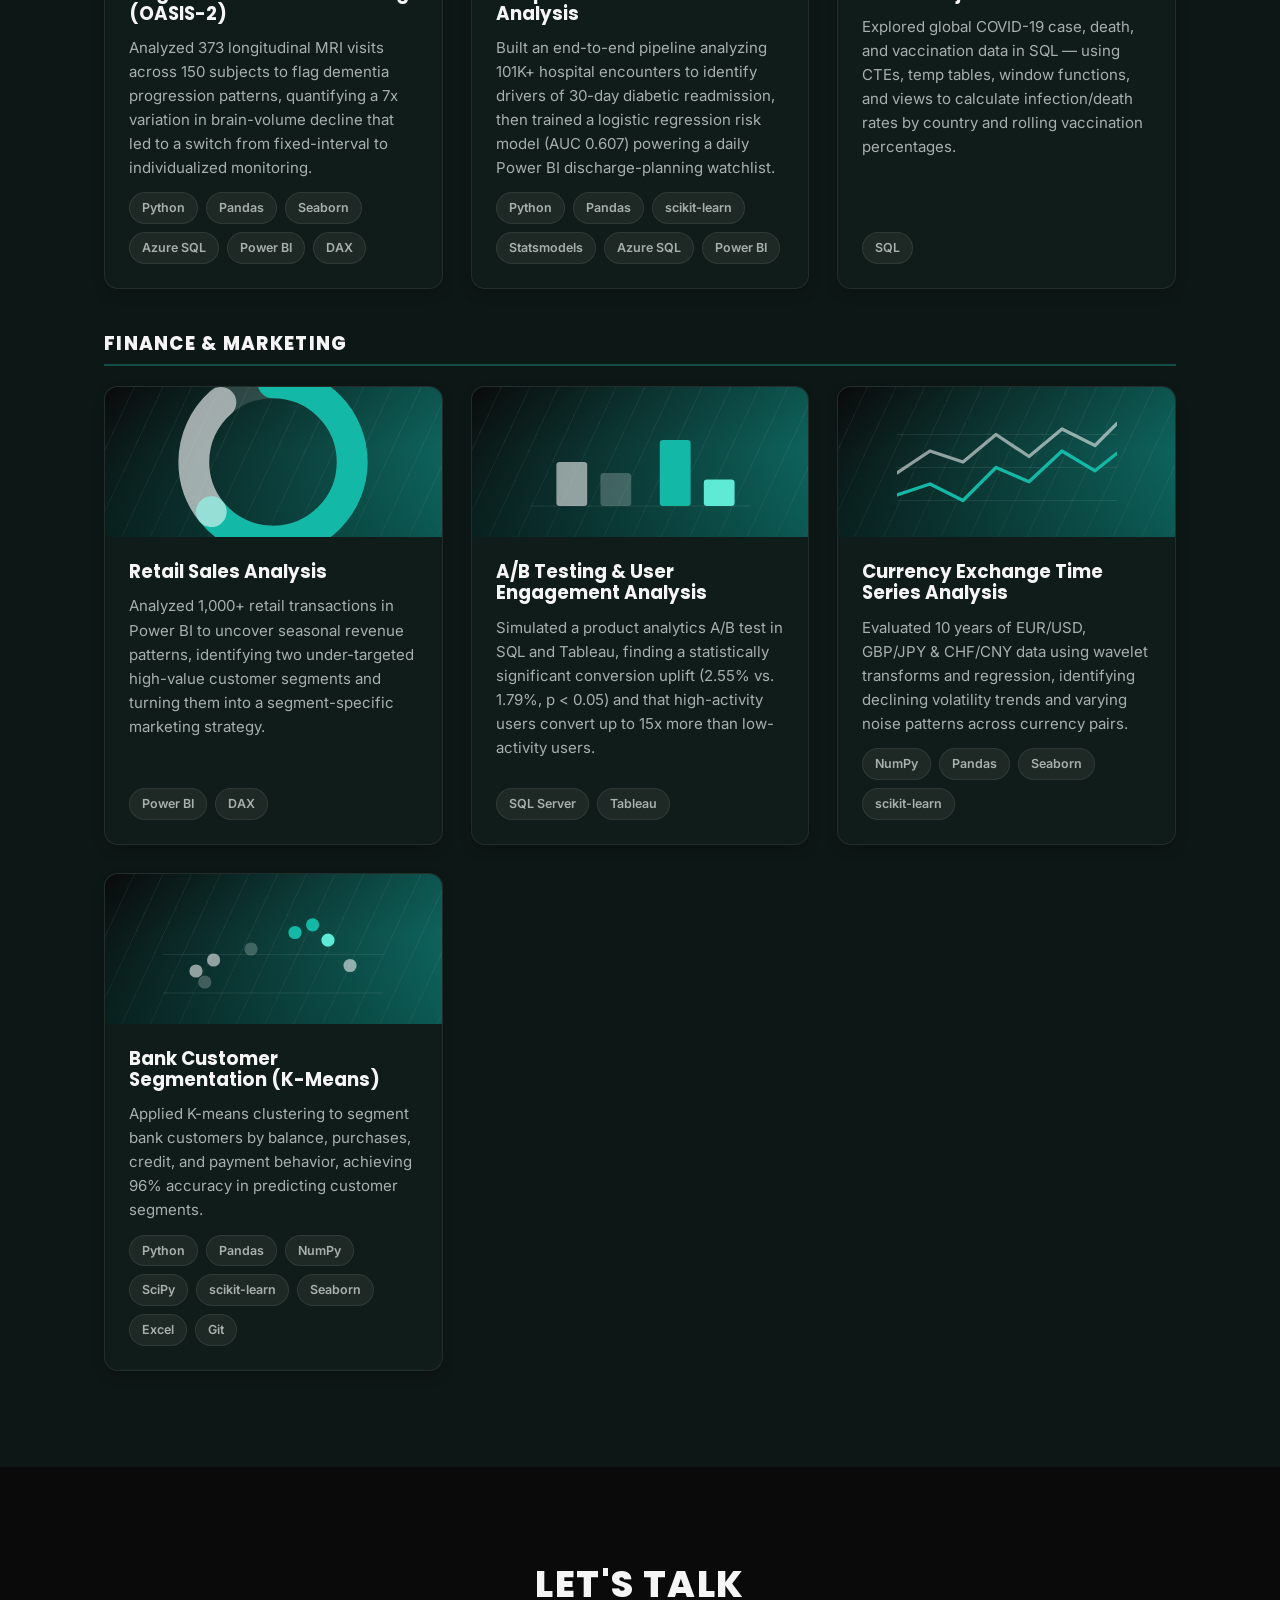
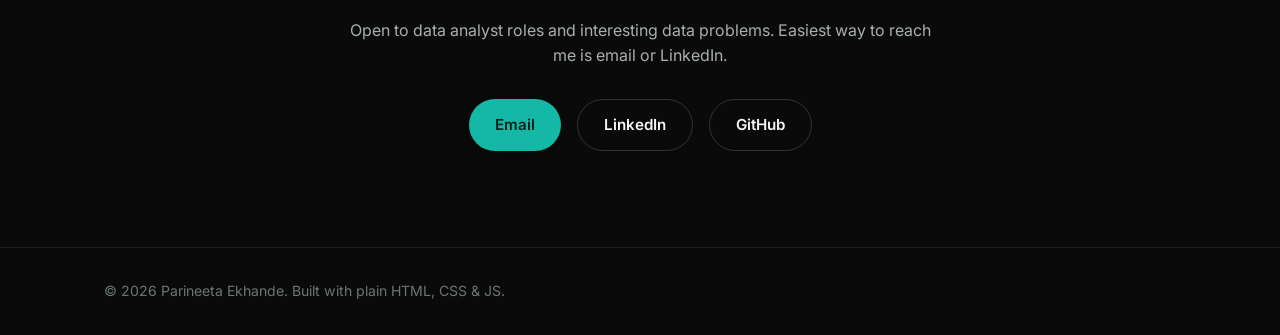
==== commit 87d1f068: "Make whole project card clickable instead of a separate Code button Removed the "Code" pill button; " ====
--- a/index.html
+++ b/index.html
@@ -8,7 +8,7 @@
           <link rel="preconnect" href="https://fonts.googleapis.com">
             <link rel="preconnect" href="https://fonts.gstatic.com" crossorigin>
               <link href="https://fonts.googleapis.com/css2?family=Poppins:wght@600;700;800&family=Inter:wght@400;500;600&display=swap" rel="stylesheet">
-                <link rel="stylesheet" href="style.css?v=14" />
+                <link rel="stylesheet" href="style.css?v=15" />
                 </head>
                 <body>
 
@@ -225,7 +225,7 @@
                                                                                                                                                                                                                                                                                                                                                                                                                                                                                                                                                                                                                                                                                                                                                                                                                                                                                                                                                                                                                                                                                                                                                                                                                                                                                                                                                                                                                                                                                                                                                                                                                                                                                                                                             </div>
                                                                                                                                                                                                                                                                                                                                                                                                                                                                                                                                                                                                                                                                                                                                                                                                                                                                                                                                                                                                                                                                                                                                                                                                                                                                                                                                                                                                                                                                                                                                                                                                                                                                                                                                               </footer>
                                                                                                                                                                                                                                                                                                                                                                                                                                                                                                                                                                                                                                                                                                                                                                                                                                                                                                                                                                                                                                                                                                                                                                                                                                                                                                                                                                                                                                                                                                                                                                                                                                                                                                                                               
-                                                                                                                                                                                                                                                                                                                                                                                                                                                                                                                                                                                                                                                                                                                                                                                                                                                                                                                                                                                                                                                                                                                                                                                                                                                                                                                                                                                                                                                                                                                                                                                                                                                                                                                                                <script src="script.js?v=9"></script>
+                                                                                                                                                                                                                                                                                                                                                                                                                                                                                                                                                                                                                                                                                                                                                                                                                                                                                                                                                                                                                                                                                                                                                                                                                                                                                                                                                                                                                                                                                                                                                                                                                                                                                                                                                <script src="script.js?v=10"></script>
                                                                                                                                                                                                                                                                                                                                                                                                                                                                                                                                                                                                                                                                                                                                                                                                                                                                                                                                                                                                                                                                                                                                                                                                                                                                                                                                                                                                                                                                                                                                                                                                                                                                                                                                                 </body>
                                                                                                                                                                                                                                                                                                                                                                                                                                                                                                                                                                                                                                                                                                                                                                                                                                                                                                                                                                                                                                                                                                                                                                                                                                                                                                                                                                                                                                                                                                                                                                                                                                                                                                                                                 </html>
                                                                                                                                                                                                                                                                                                                                                                                                                                                                                                                                                                                                                                                                                                                                                                                                                                                                                                                                                                                                                                                                                                                                                                                                                                                                                                                                                                                                                                                                                                                                                                                                                                                                                                                                                 
--- a/style.css
+++ b/style.css
@@ -397,29 +397,6 @@
      padding: 9px 18px;
 }
 
-.project-links {
-     display: flex;
-     gap: 10px;
-     margin-top: 4px;
-     flex-wrap: wrap;
-}
-.project-links a {
-     display: inline-flex;
-     align-items: center;
-     font-size: 0.85rem;
-     font-weight: 700;
-     padding: 8px 16px;
-     border-radius: 999px;
-     color: var(--teal-light);
-     background: rgba(20, 184, 166, 0.1);
-     border: 1px solid rgba(20, 184, 166, 0.4);
-     transition: background 0.2s ease, border-color 0.2s ease, transform 0.15s ease;
-}
-.project-links a:hover {
-     background: rgba(20, 184, 166, 0.2);
-     border-color: var(--teal);
-     transform: translateY(-1px);
-}
 .placeholder-badge {
      align-self: flex-start;
      font-size: 0.72rem;
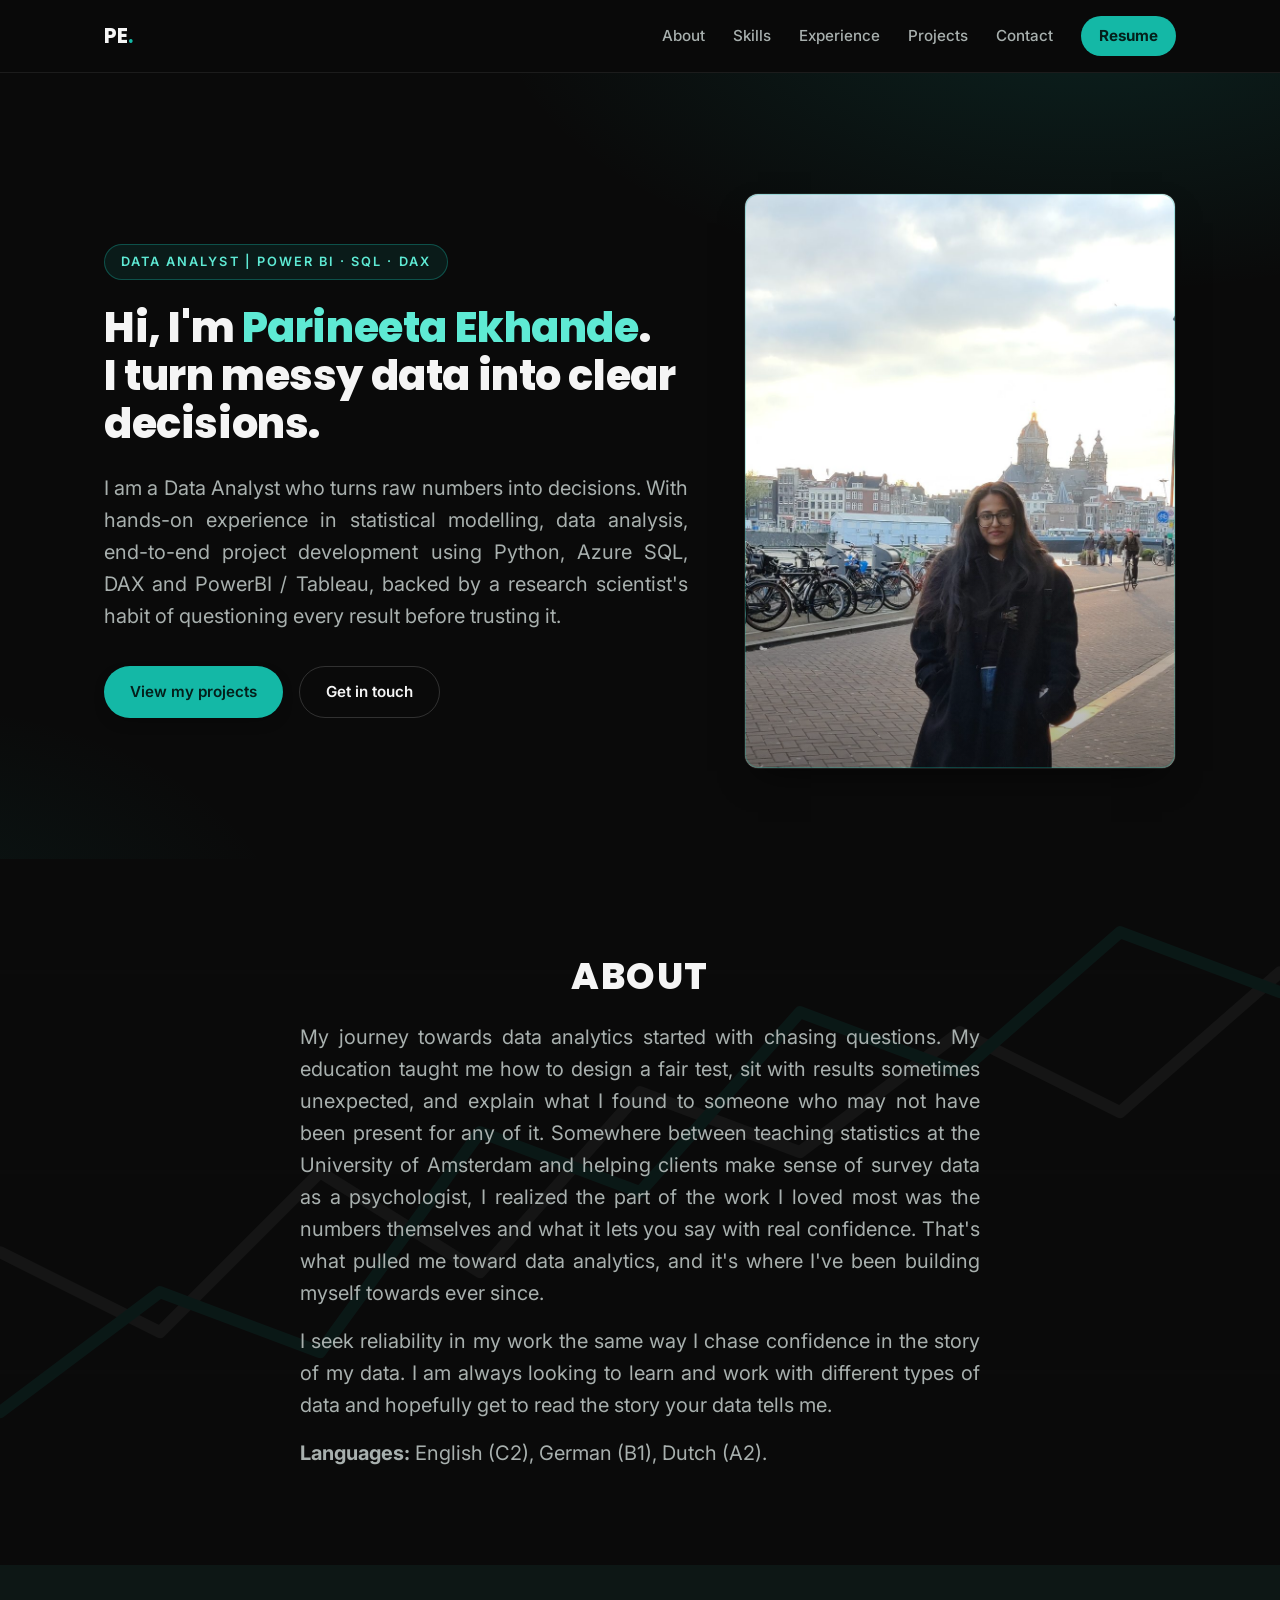
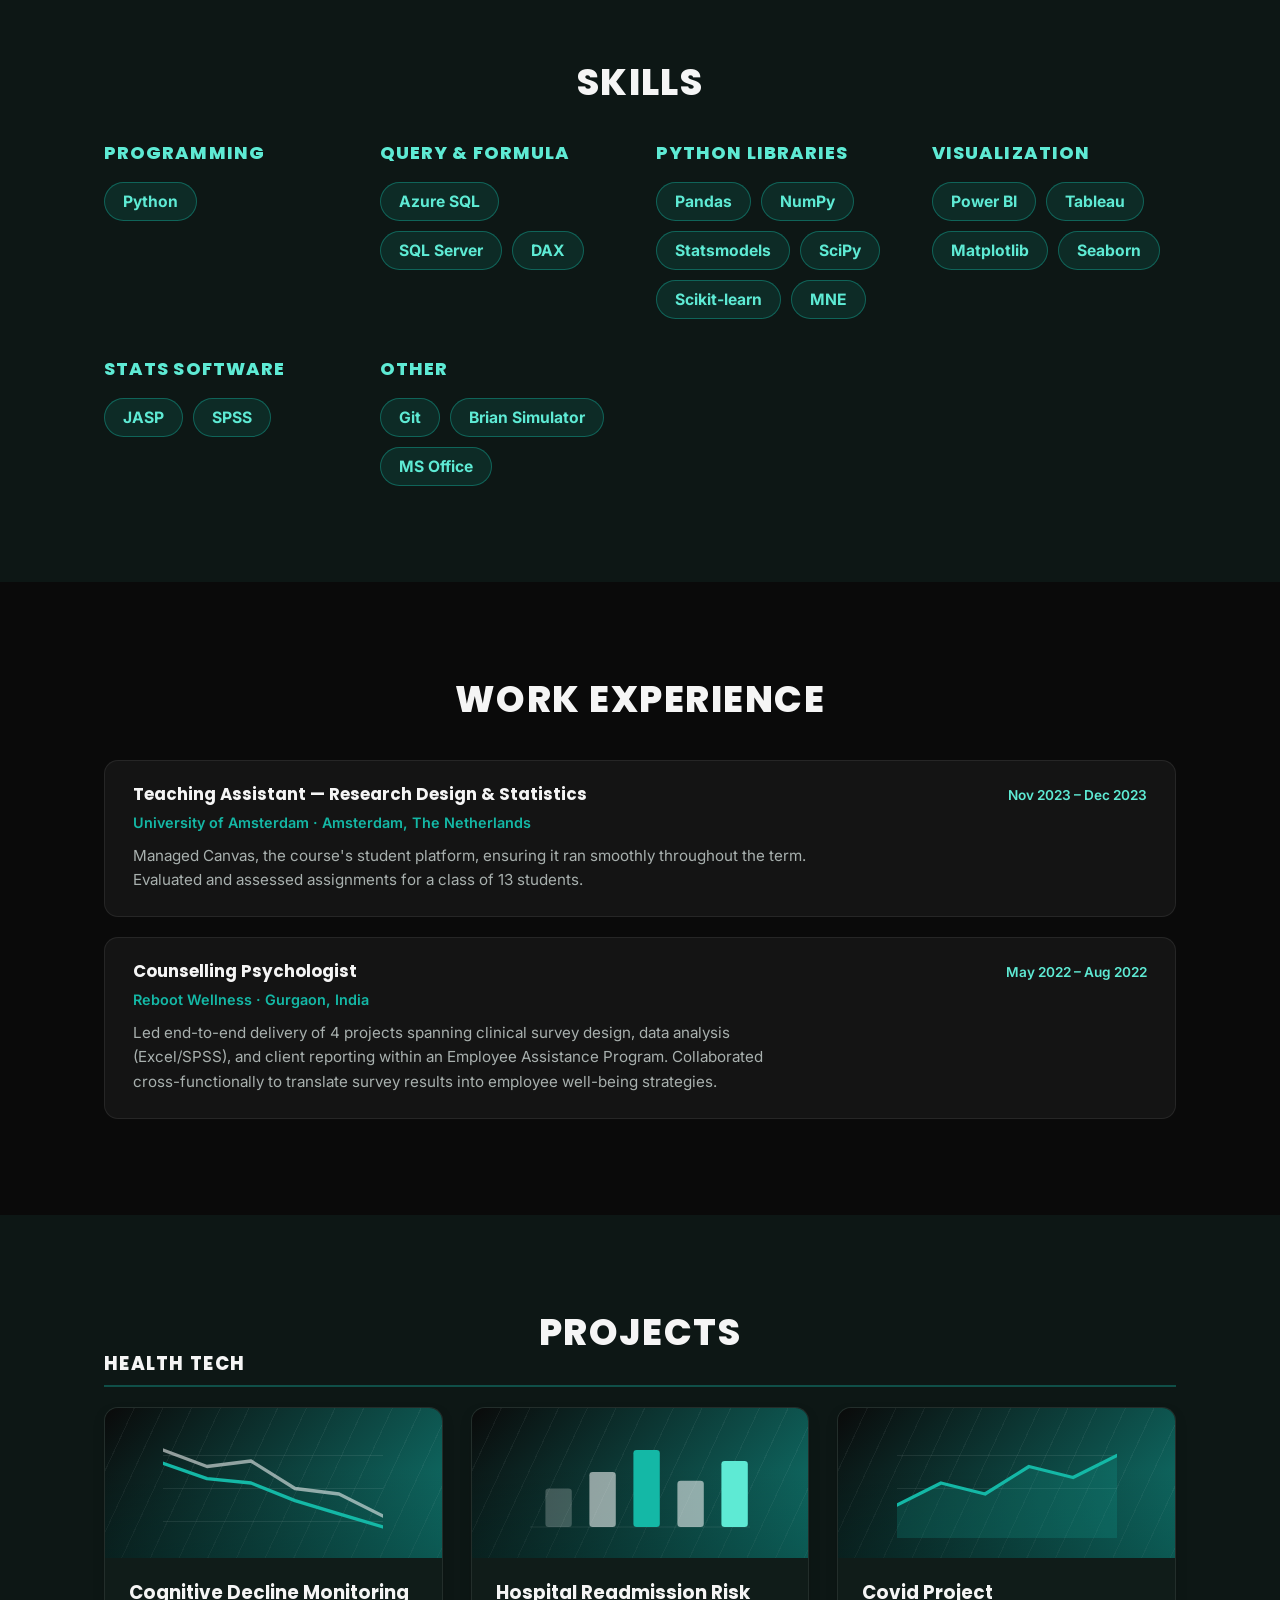
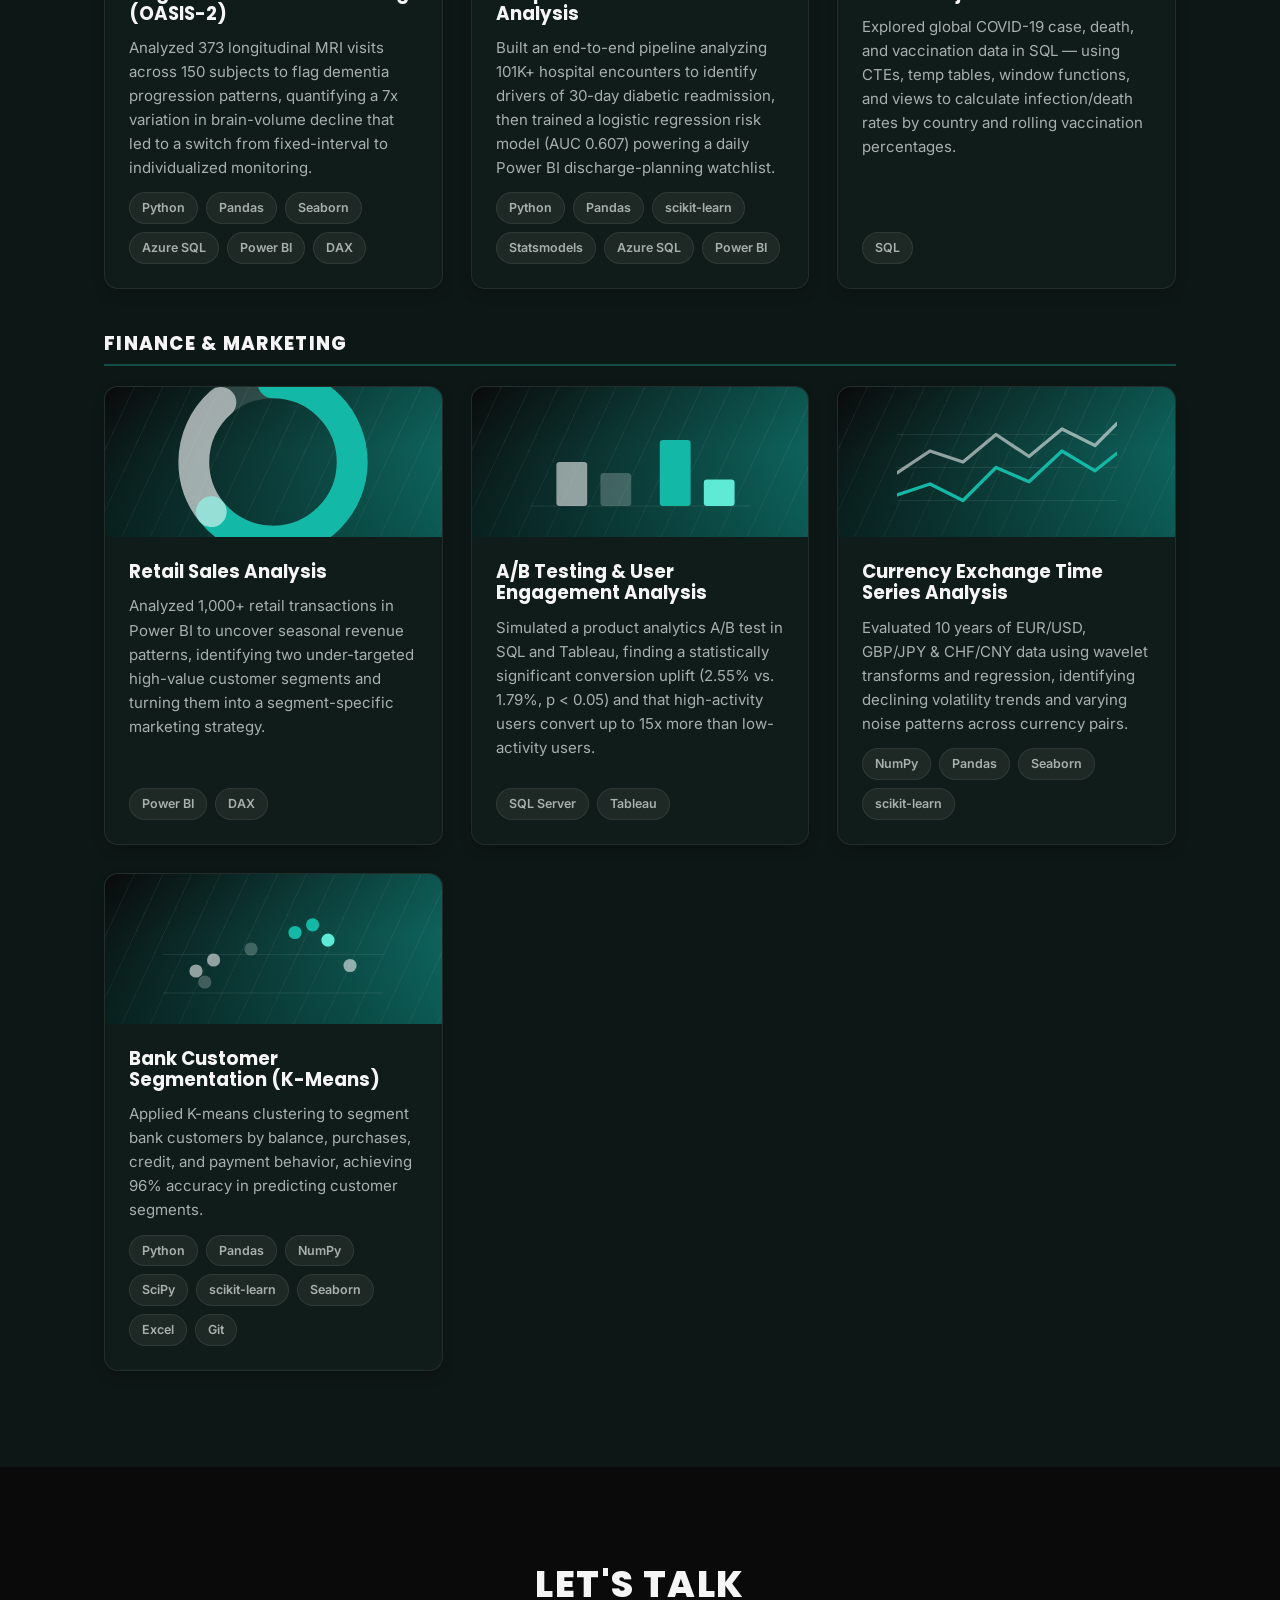
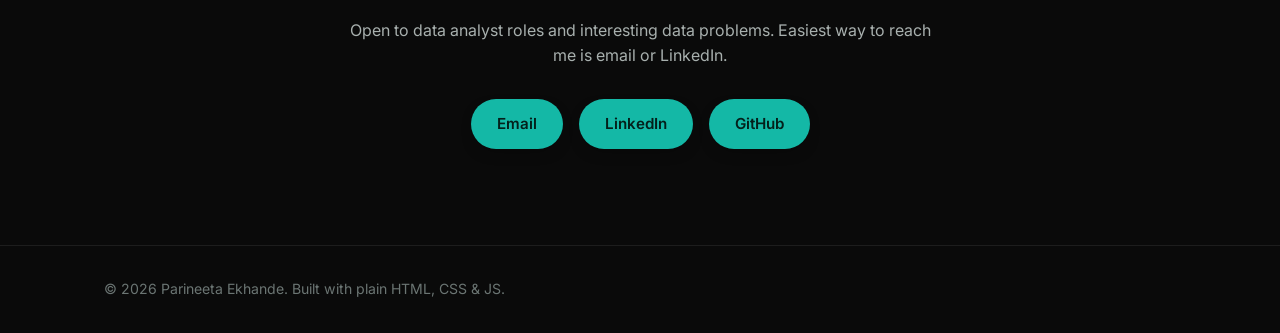
==== commit f9fda70a: "Match LinkedIn/GitHub contact buttons to Email's teal style Both were btn-ghost (outlined); switch t" ====
--- a/index.html
+++ b/index.html
@@ -211,8 +211,8 @@
                                                                                                                                                                                                                                                                                                                                                                                                                                                                                                                                                                                                                                                                                                                                                                                                                                                                                                                                                                                                                                                                                                                                                                                                                                                                                                                                                                                                                                                                                                                                                                                                                                                                   </p>
                                                                                                                                                                                                                                                                                                                                                                                                                                                                                                                                                                                                                                                                                                                                                                                                                                                                                                                                                                                                                                                                                                                                                                                                                                                                                                                                                                                                                                                                                                                                                                                                                                                                           <div class="contact-links">
                                                                                                                                                                                                                                                                                                                                                                                                                                                                                                                                                                                                                                                                                                                                                                                                                                                                                                                                                                                                                                                                                                                                                                                                                                                                                                                                                                                                                                                                                                                                                                                                                                                                                     <a href="mailto:parihere98@gmail.com" class="btn btn-primary">Email</a>
-                                                                                                                                                                                                                                                                                                                                                                                                                                                                                                                                                                                                                                                                                                                                                                                                                                                                                                                                                                                                                                                                                                                                                                                                                                                                                                                                                                                                                                                                                                                                                                                                                                                                                              <a href="https://www.linkedin.com/in/parineeta-ekhande-b33b77162" class="btn btn-ghost" target="_blank" rel="noopener">LinkedIn</a>
-                                                                                                                                                                                                                                                                                                                                                                                                                                                                                                                                                                                                                                                                                                                                                                                                                                                                                                                                                                                                                                                                                                                                                                                                                                                                                                                                                                                                                                                                                                                                                                                                                                                                                                        <a href="https://github.com/Parineeta98" class="btn btn-ghost" target="_blank" rel="noopener">GitHub</a>
+                                                                                                                                                                                                                                                                                                                                                                                                                                                                                                                                                                                                                                                                                                                                                                                                                                                                                                                                                                                                                                                                                                                                                                                                                                                                                                                                                                                                                                                                                                                                                                                                                                                                                              <a href="https://www.linkedin.com/in/parineeta-ekhande-b33b77162" class="btn btn-primary" target="_blank" rel="noopener">LinkedIn</a>
+                                                                                                                                                                                                                                                                                                                                                                                                                                                                                                                                                                                                                                                                                                                                                                                                                                                                                                                                                                                                                                                                                                                                                                                                                                                                                                                                                                                                                                                                                                                                                                                                                                                                                                        <a href="https://github.com/Parineeta98" class="btn btn-primary" target="_blank" rel="noopener">GitHub</a>
                                                                                                                                                                                                                                                                                                                                                                                                                                                                                                                                                                                                                                                                                                                                                                                                                                                                                                                                                                                                                                                                                                                                                                                                                                                                                                                                                                                                                                                                                                                                                                                                                                                                                                                 </div>
                                                                                                                                                                                                                                                                                                                                                                                                                                                                                                                                                                                                                                                                                                                                                                                                                                                                                                                                                                                                                                                                                                                                                                                                                                                                                                                                                                                                                                                                                                                                                                                                                                                                                                                       </div>
                                                                                                                                                                                                                                                                                                                                                                                                                                                                                                                                                                                                                                                                                                                                                                                                                                                                                                                                                                                                                                                                                                                                                                                                                                                                                                                                                                                                                                                                                                                                                                                                                                                                                                                           </section>
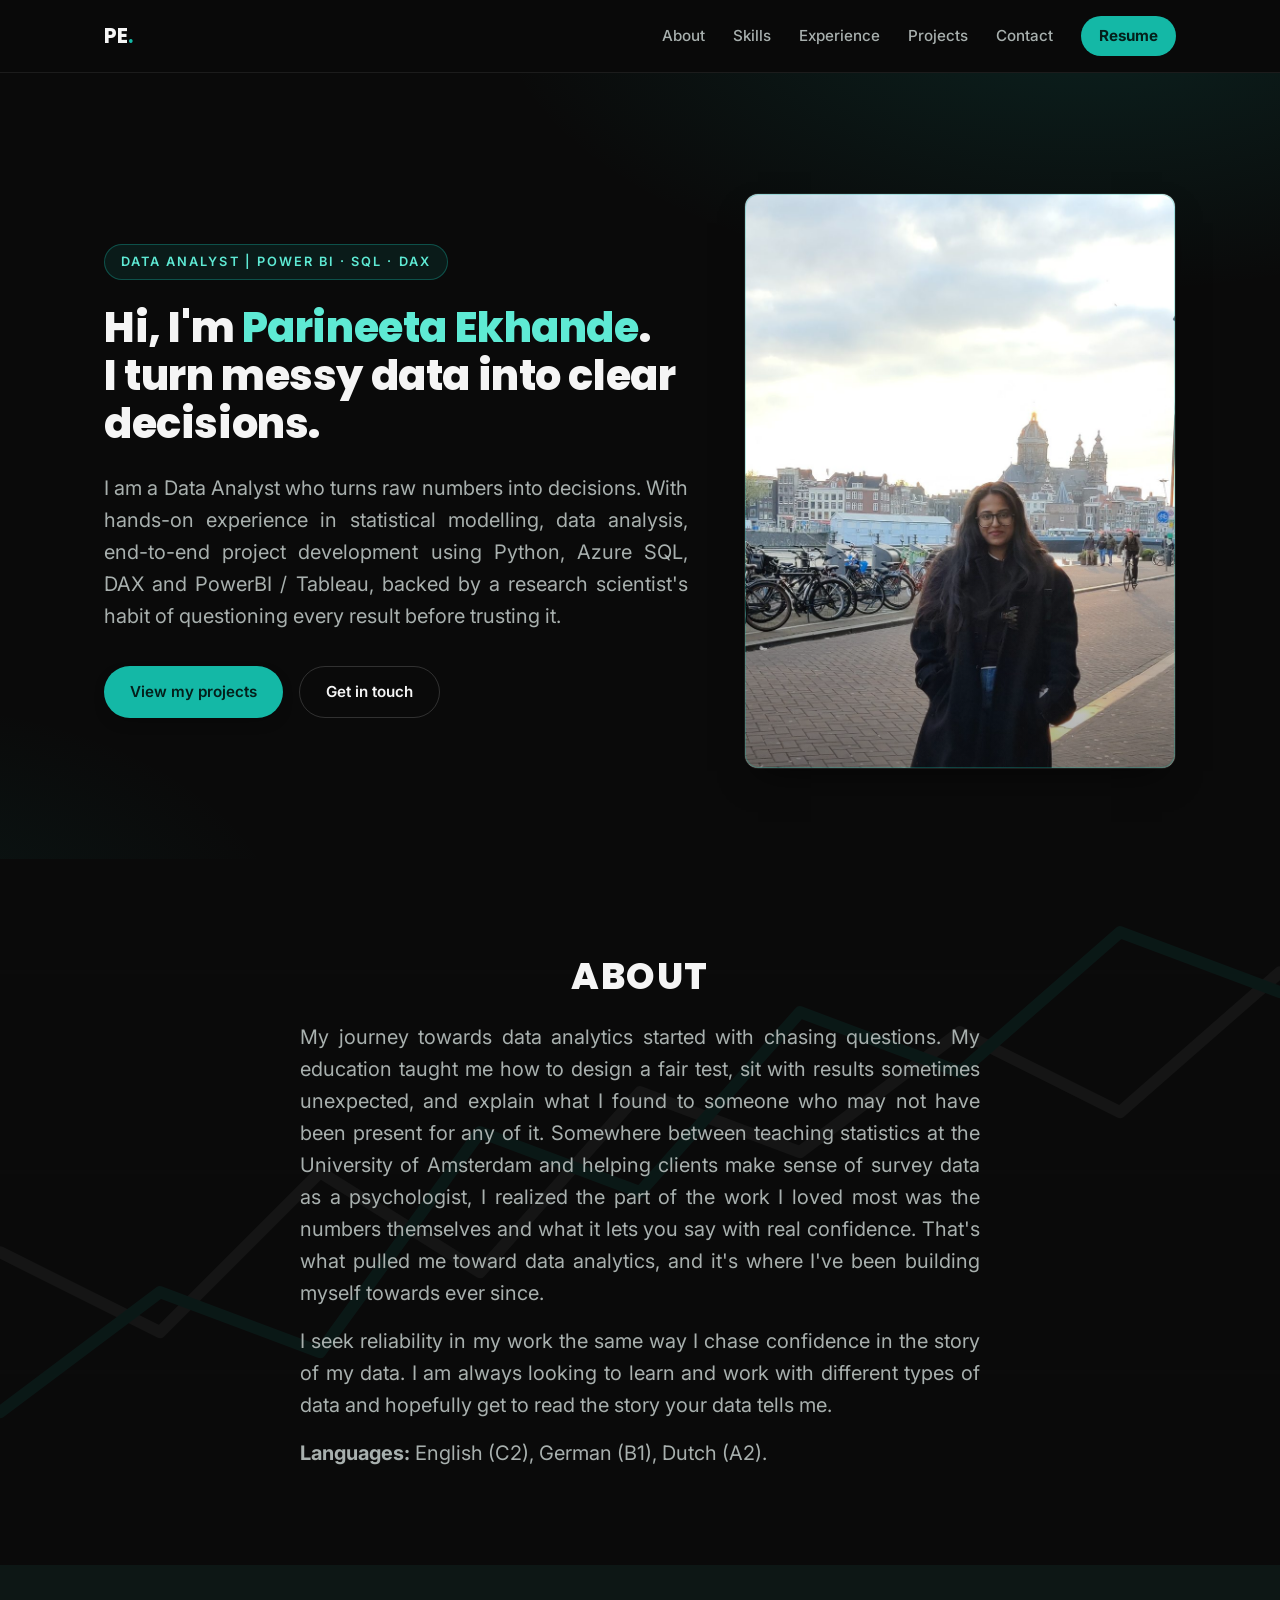
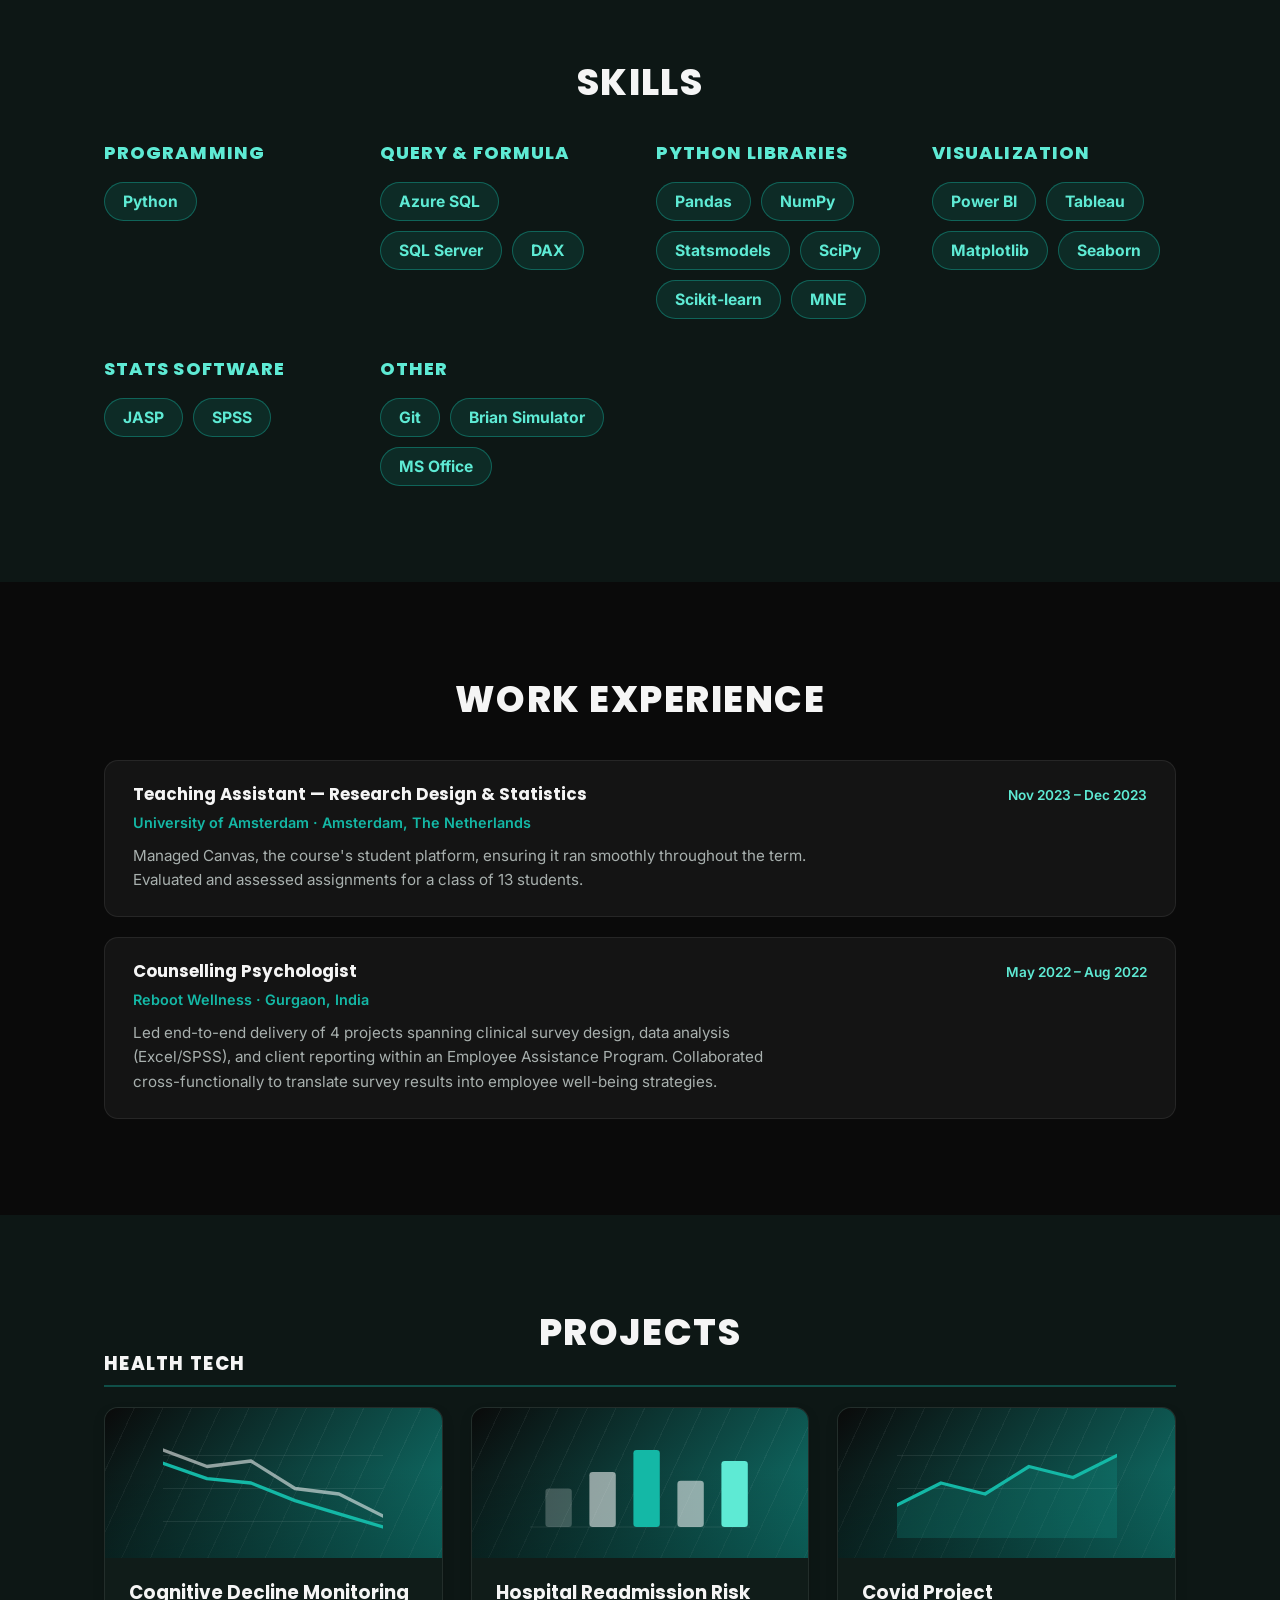
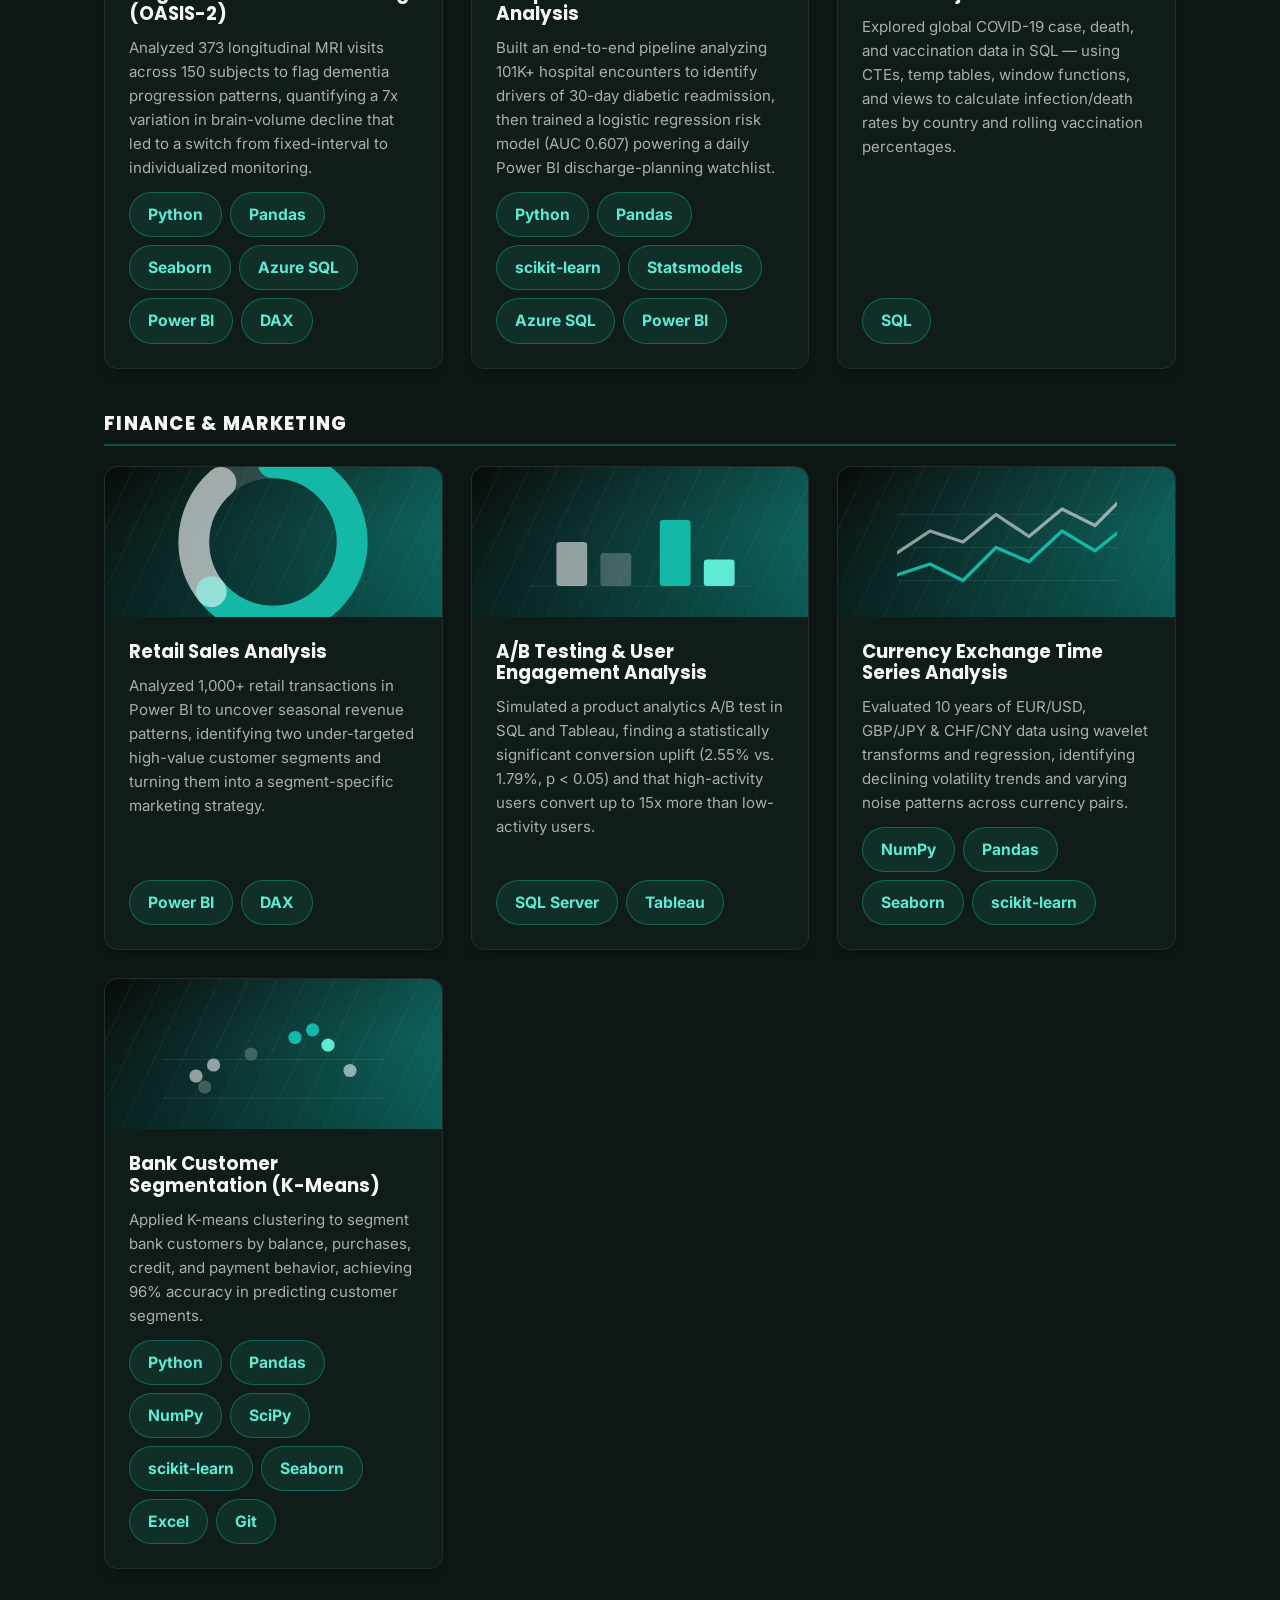
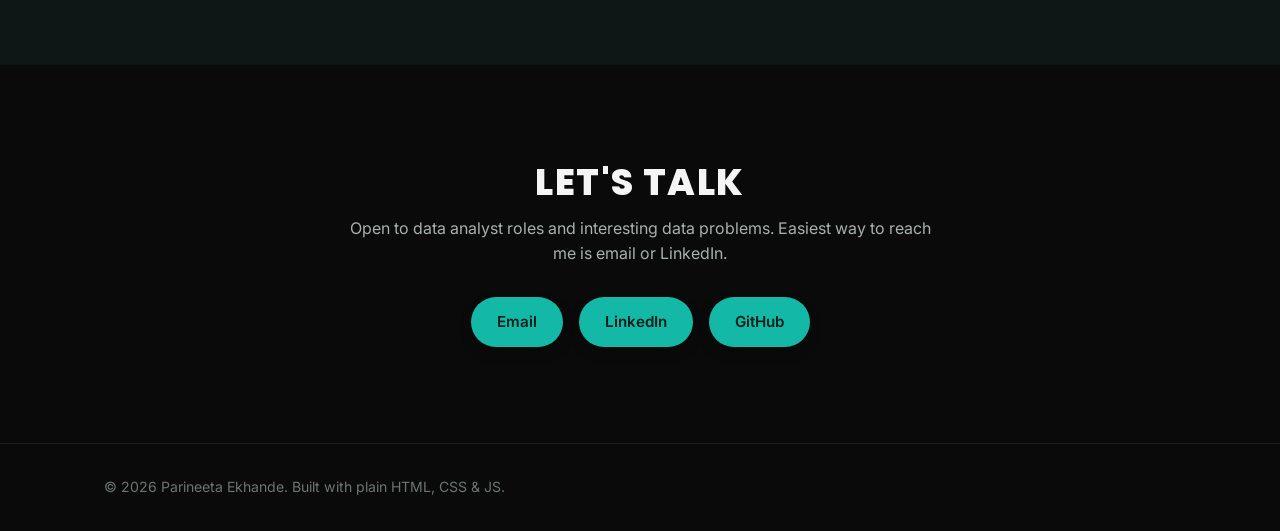
==== commit 808eb00b: "Match project card tag pills to the Skills section style The base .tag-list li rule (used by project" ====
--- a/index.html
+++ b/index.html
@@ -8,7 +8,7 @@
           <link rel="preconnect" href="https://fonts.googleapis.com">
             <link rel="preconnect" href="https://fonts.gstatic.com" crossorigin>
               <link href="https://fonts.googleapis.com/css2?family=Poppins:wght@600;700;800&family=Inter:wght@400;500;600&display=swap" rel="stylesheet">
-                <link rel="stylesheet" href="style.css?v=15" />
+                <link rel="stylesheet" href="style.css?v=16" />
                 </head>
                 <body>
 
--- a/style.css
+++ b/style.css
@@ -380,23 +380,14 @@
      gap: 8px;
 }
 .tag-list li {
-     font-size: 0.78rem;
-     font-weight: 600;
-     padding: 5px 12px;
+     font-size: 0.98rem;
+     font-weight: 700;
+     padding: 9px 18px;
      border-radius: 999px;
-     background: rgba(255, 255, 255, 0.06);
-     color: var(--ink-dim);
-     border: 1px solid var(--border);
-}
-.skill-group .tag-list li {
      background: rgba(20, 184, 166, 0.12);
      color: var(--teal-light);
      border: 1px solid rgba(20, 184, 166, 0.4);
-     font-size: 0.98rem;
-     font-weight: 700;
-     padding: 9px 18px;
-}
-
+}
 .placeholder-badge {
      align-self: flex-start;
      font-size: 0.72rem;
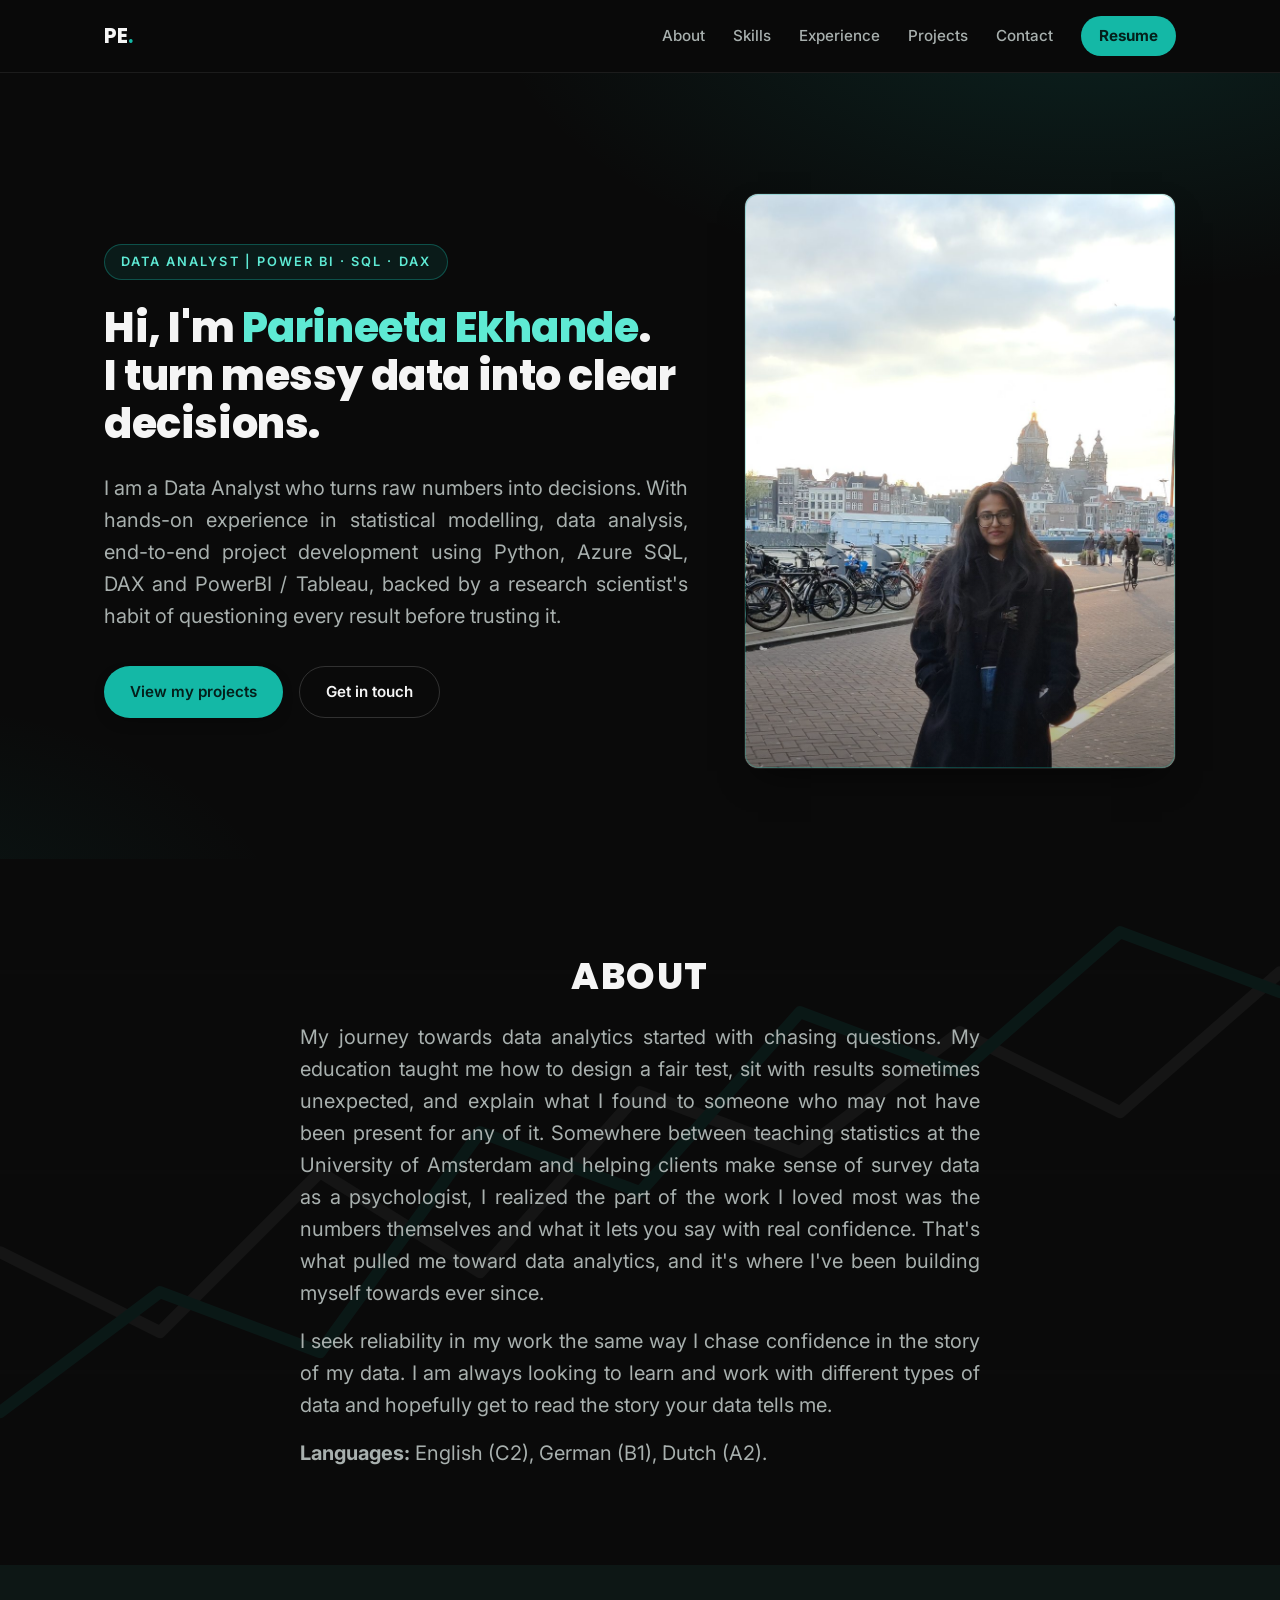
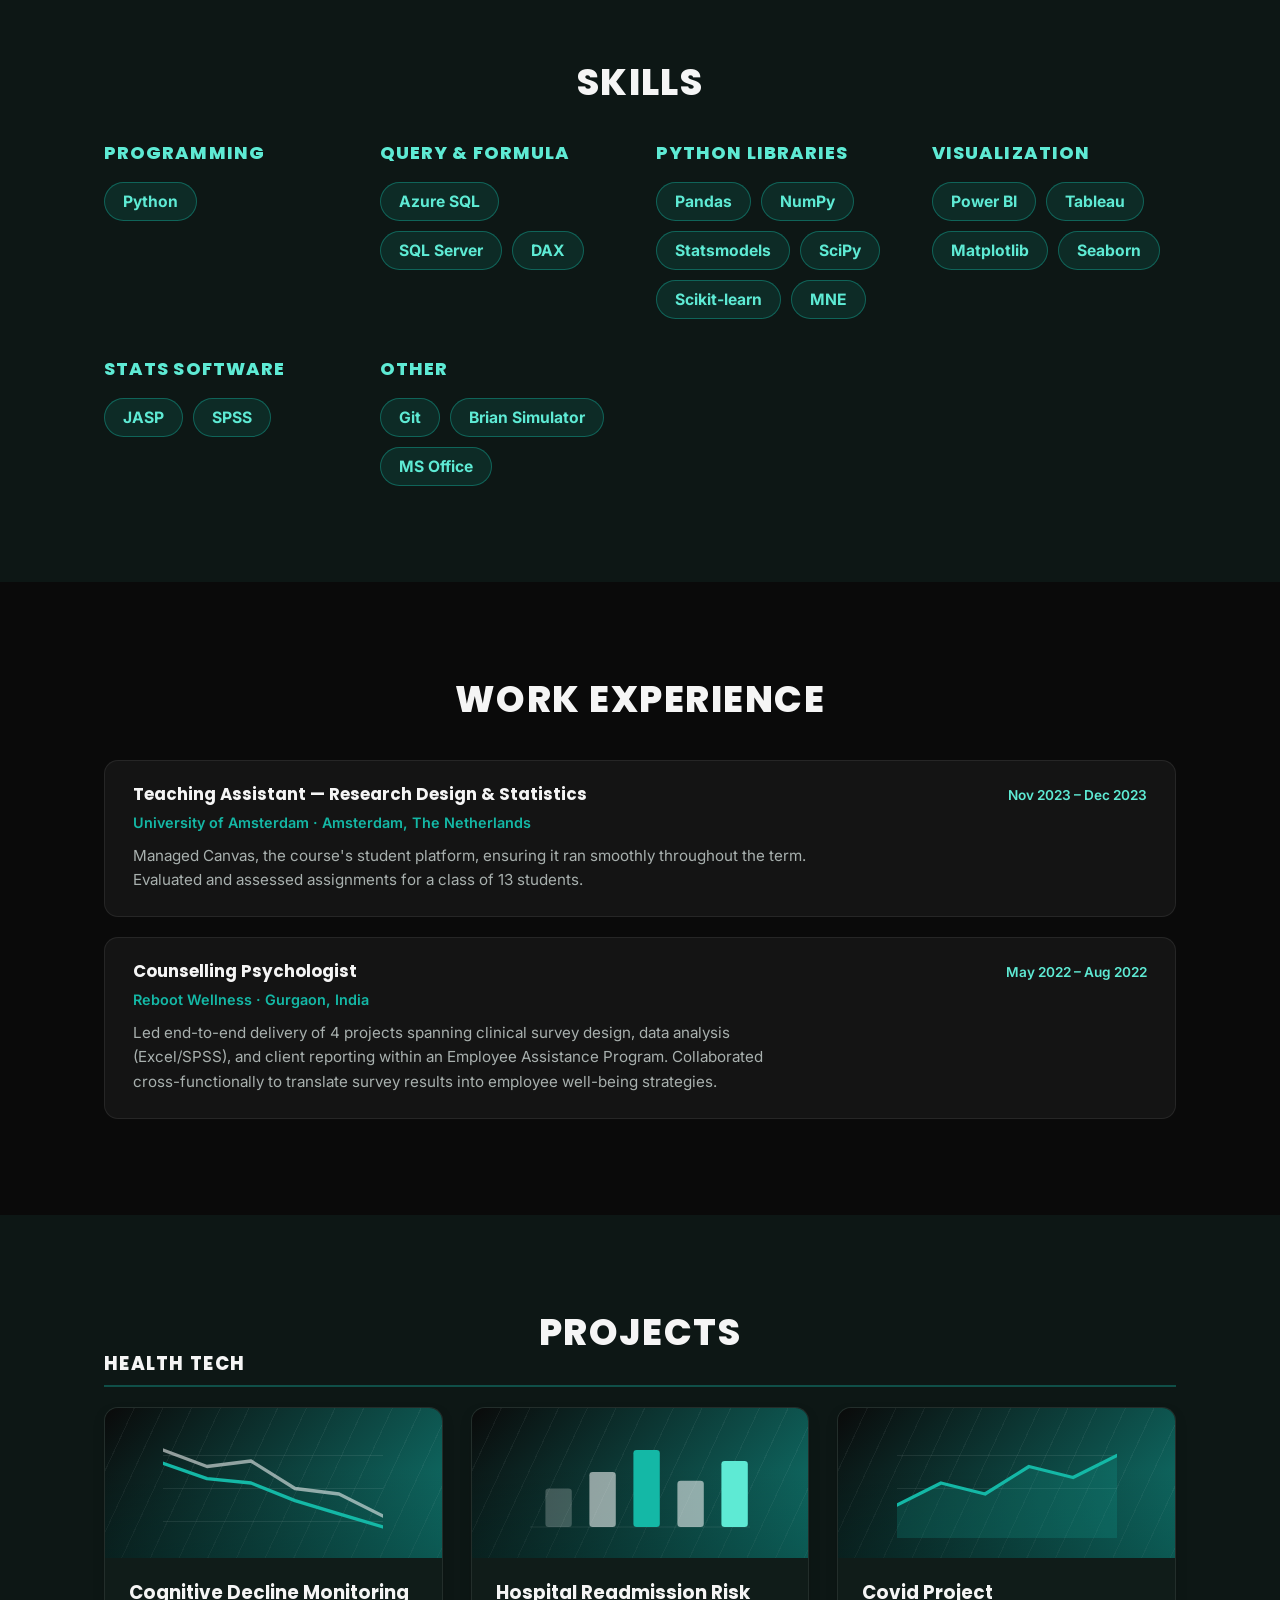
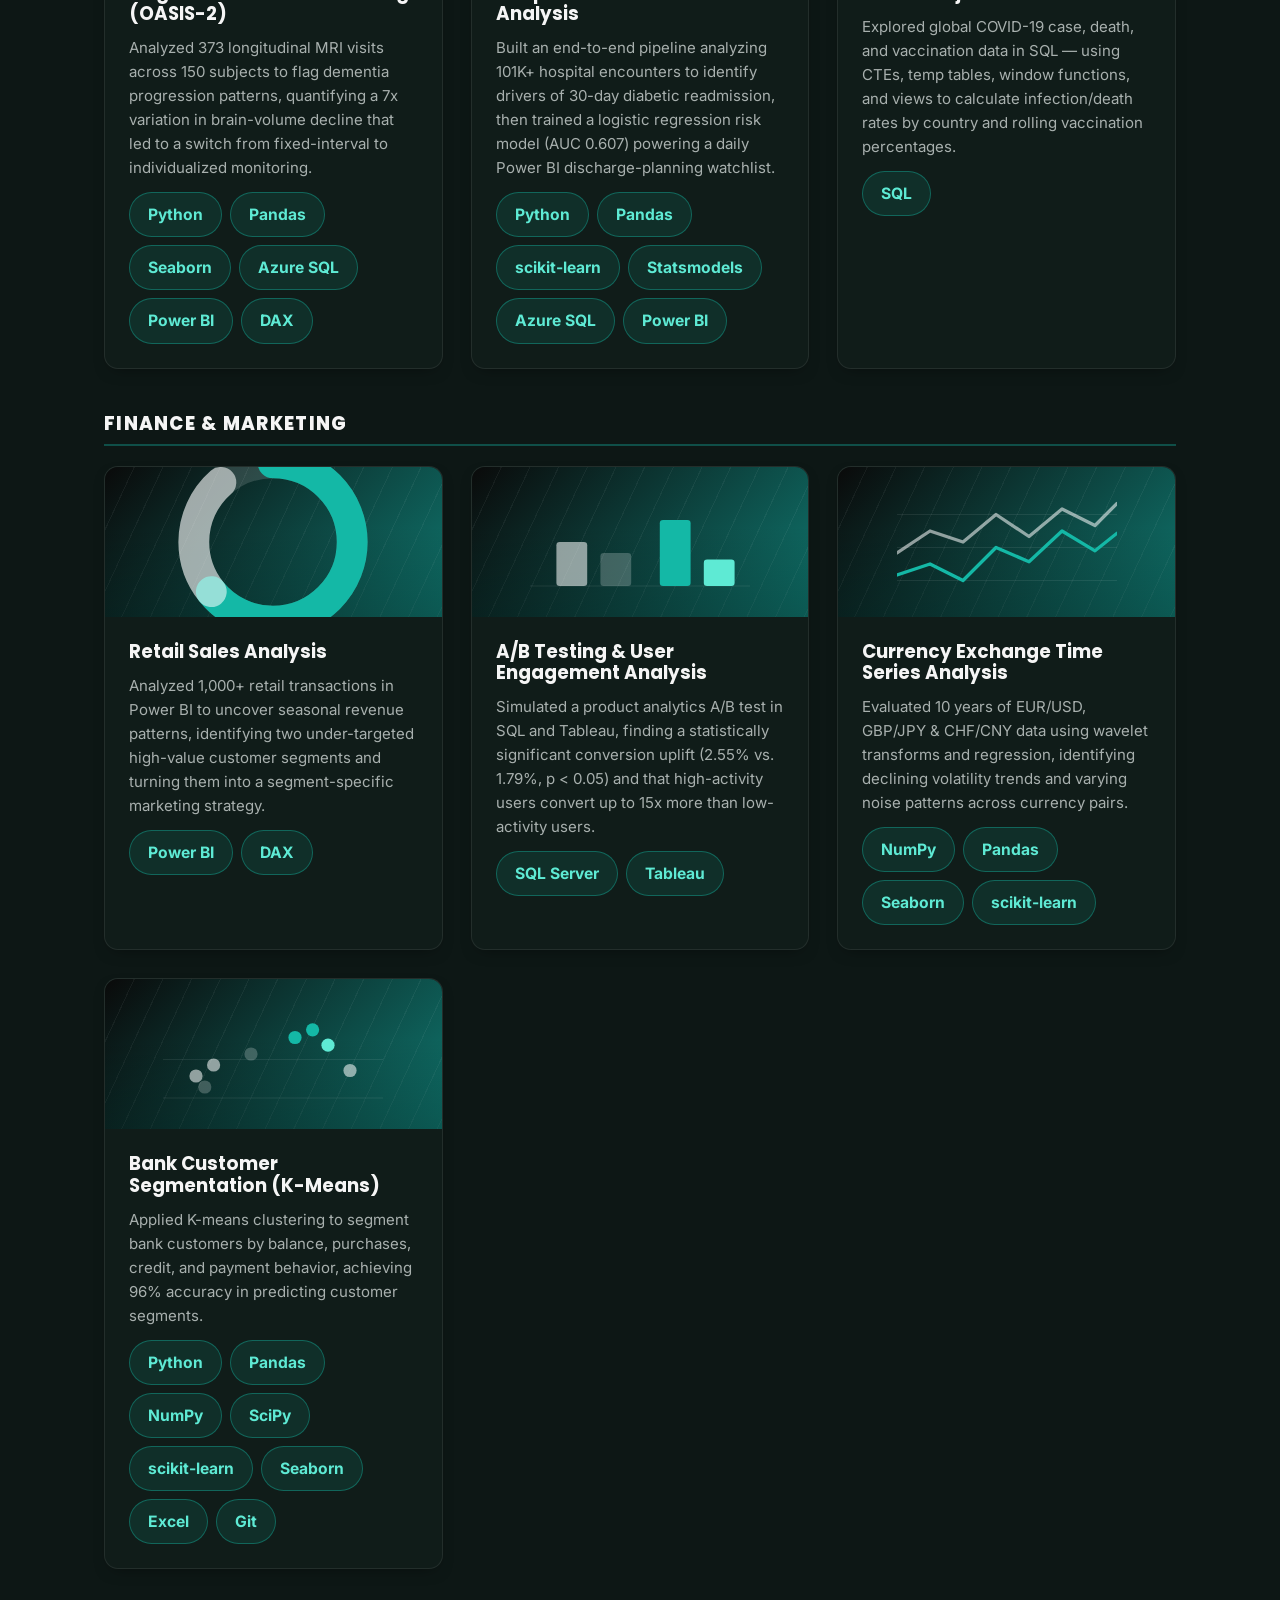
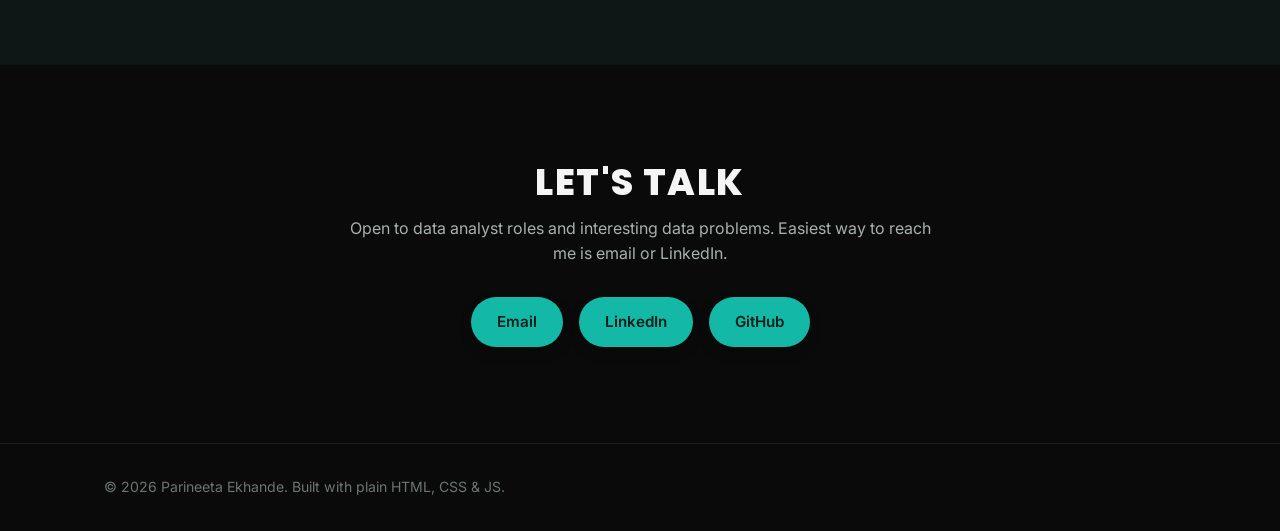
==== commit 741fc86d: "Stop project blurbs from stretching to push tags to the card bottom .project-body p had flex: 1, whi" ====
--- a/index.html
+++ b/index.html
@@ -8,7 +8,7 @@
           <link rel="preconnect" href="https://fonts.googleapis.com">
             <link rel="preconnect" href="https://fonts.gstatic.com" crossorigin>
               <link href="https://fonts.googleapis.com/css2?family=Poppins:wght@600;700;800&family=Inter:wght@400;500;600&display=swap" rel="stylesheet">
-                <link rel="stylesheet" href="style.css?v=16" />
+                <link rel="stylesheet" href="style.css?v=17" />
                 </head>
                 <body>
 
--- a/style.css
+++ b/style.css
@@ -372,7 +372,7 @@
 }
 .project-body { padding: 24px; display: flex; flex-direction: column; gap: 12px; flex: 1; }
 .project-body h3 { font-size: 1.15rem; color: var(--ink); }
-.project-body p { color: var(--ink-dim); font-size: 0.94rem; flex: 1; }
+.project-body p { color: var(--ink-dim); font-size: 0.94rem; }
 
 .tag-list {
      display: flex;
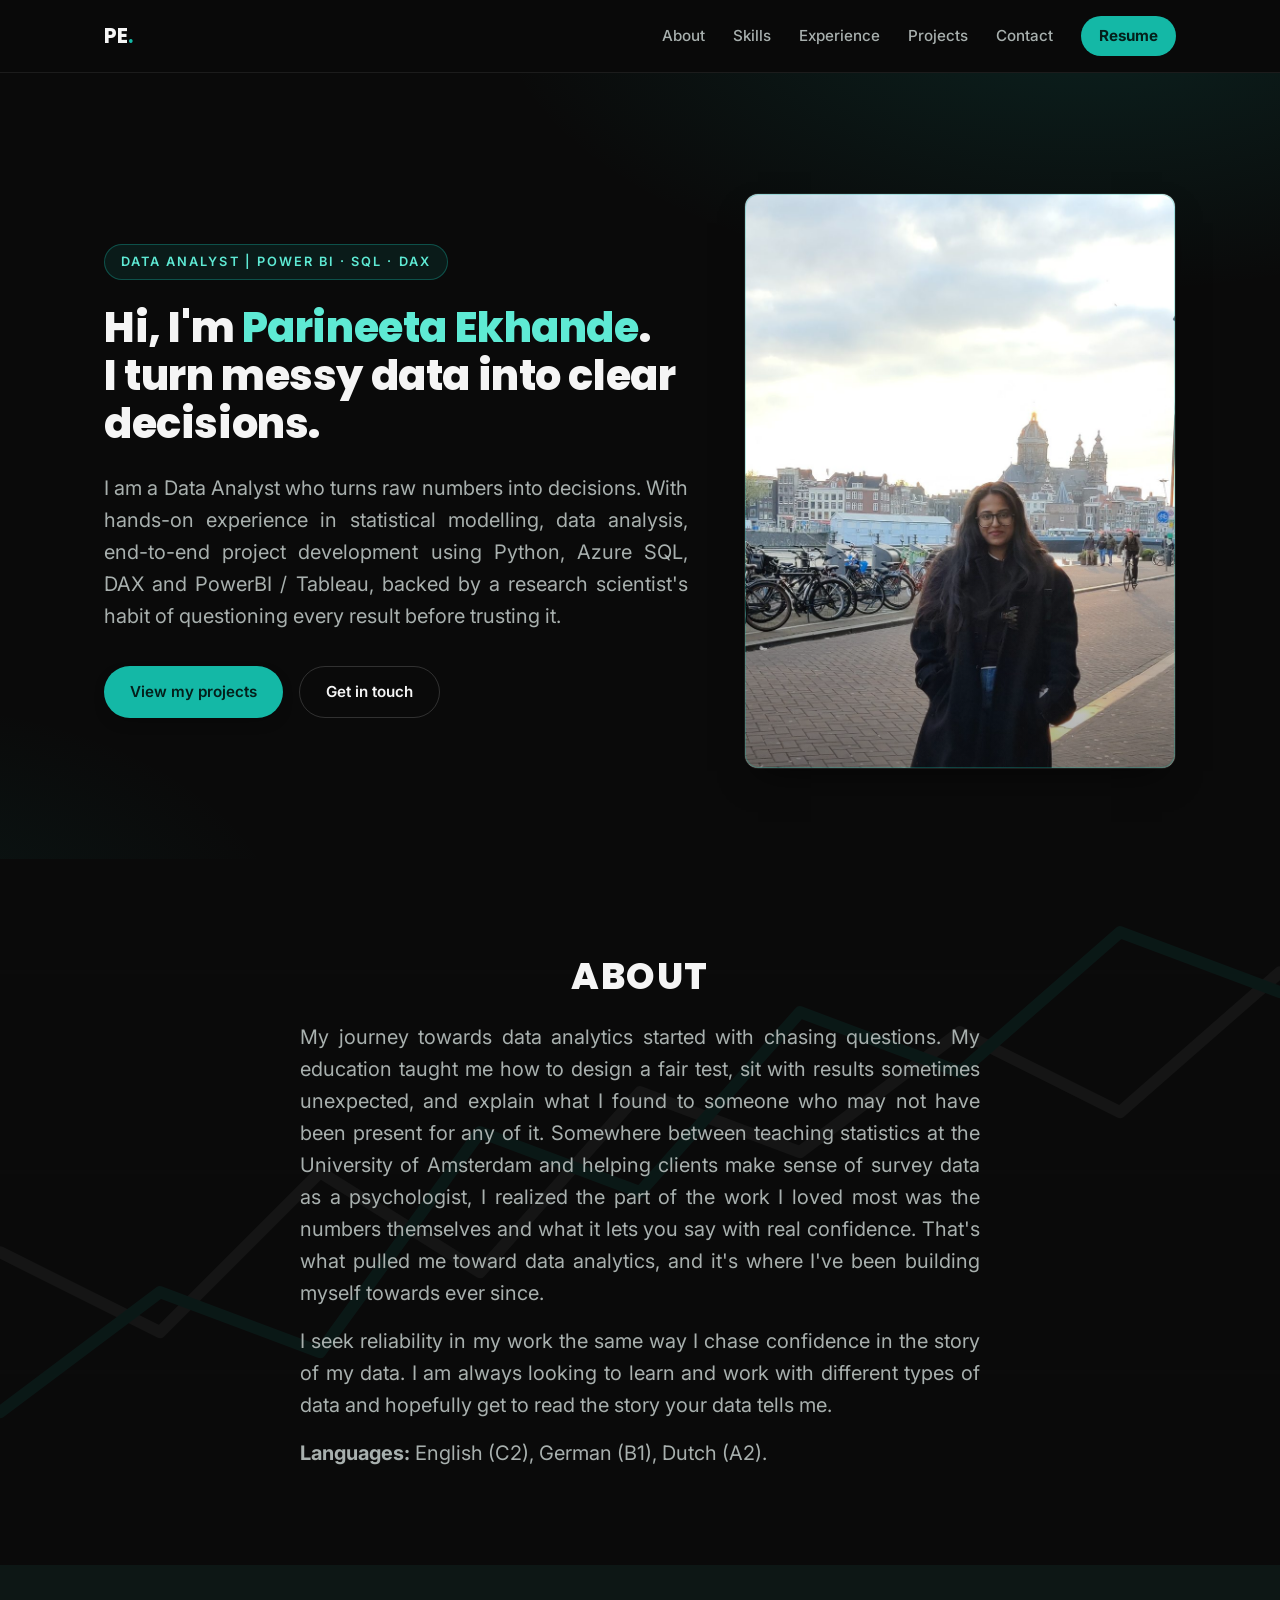
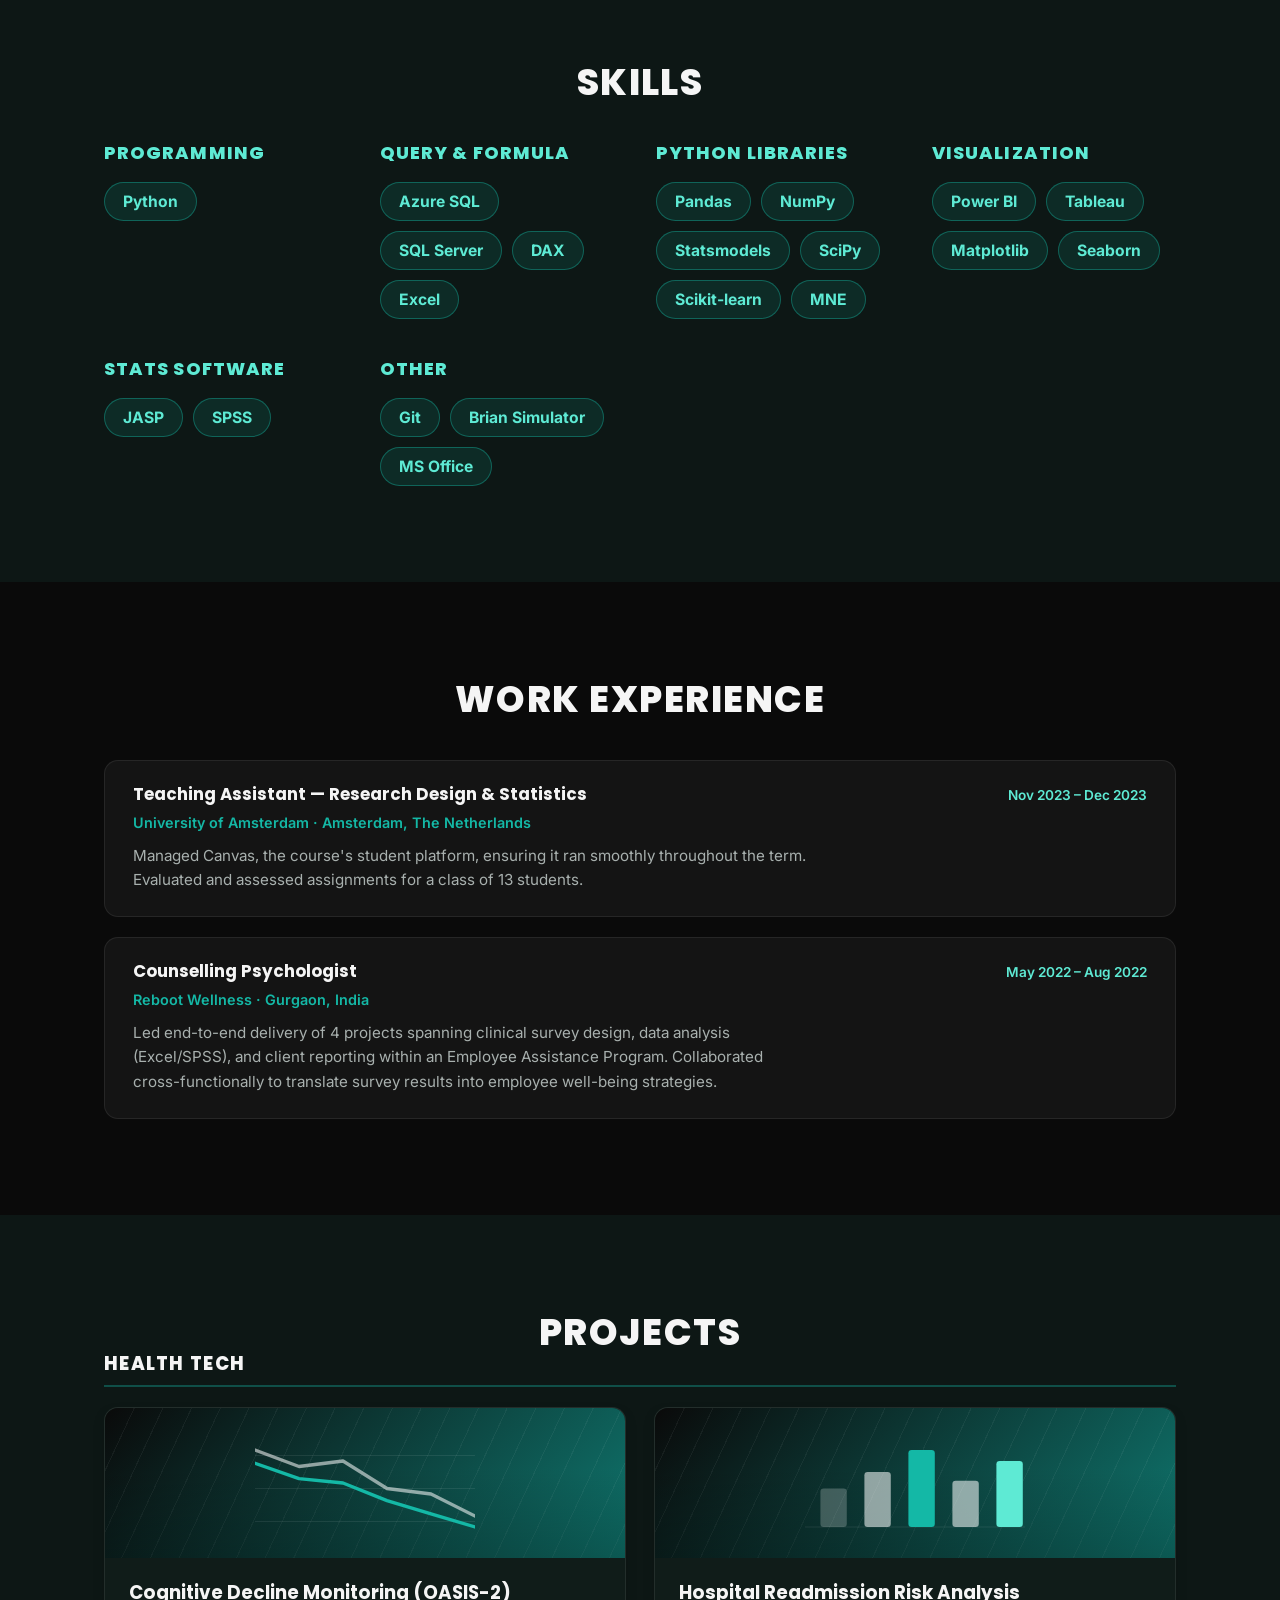
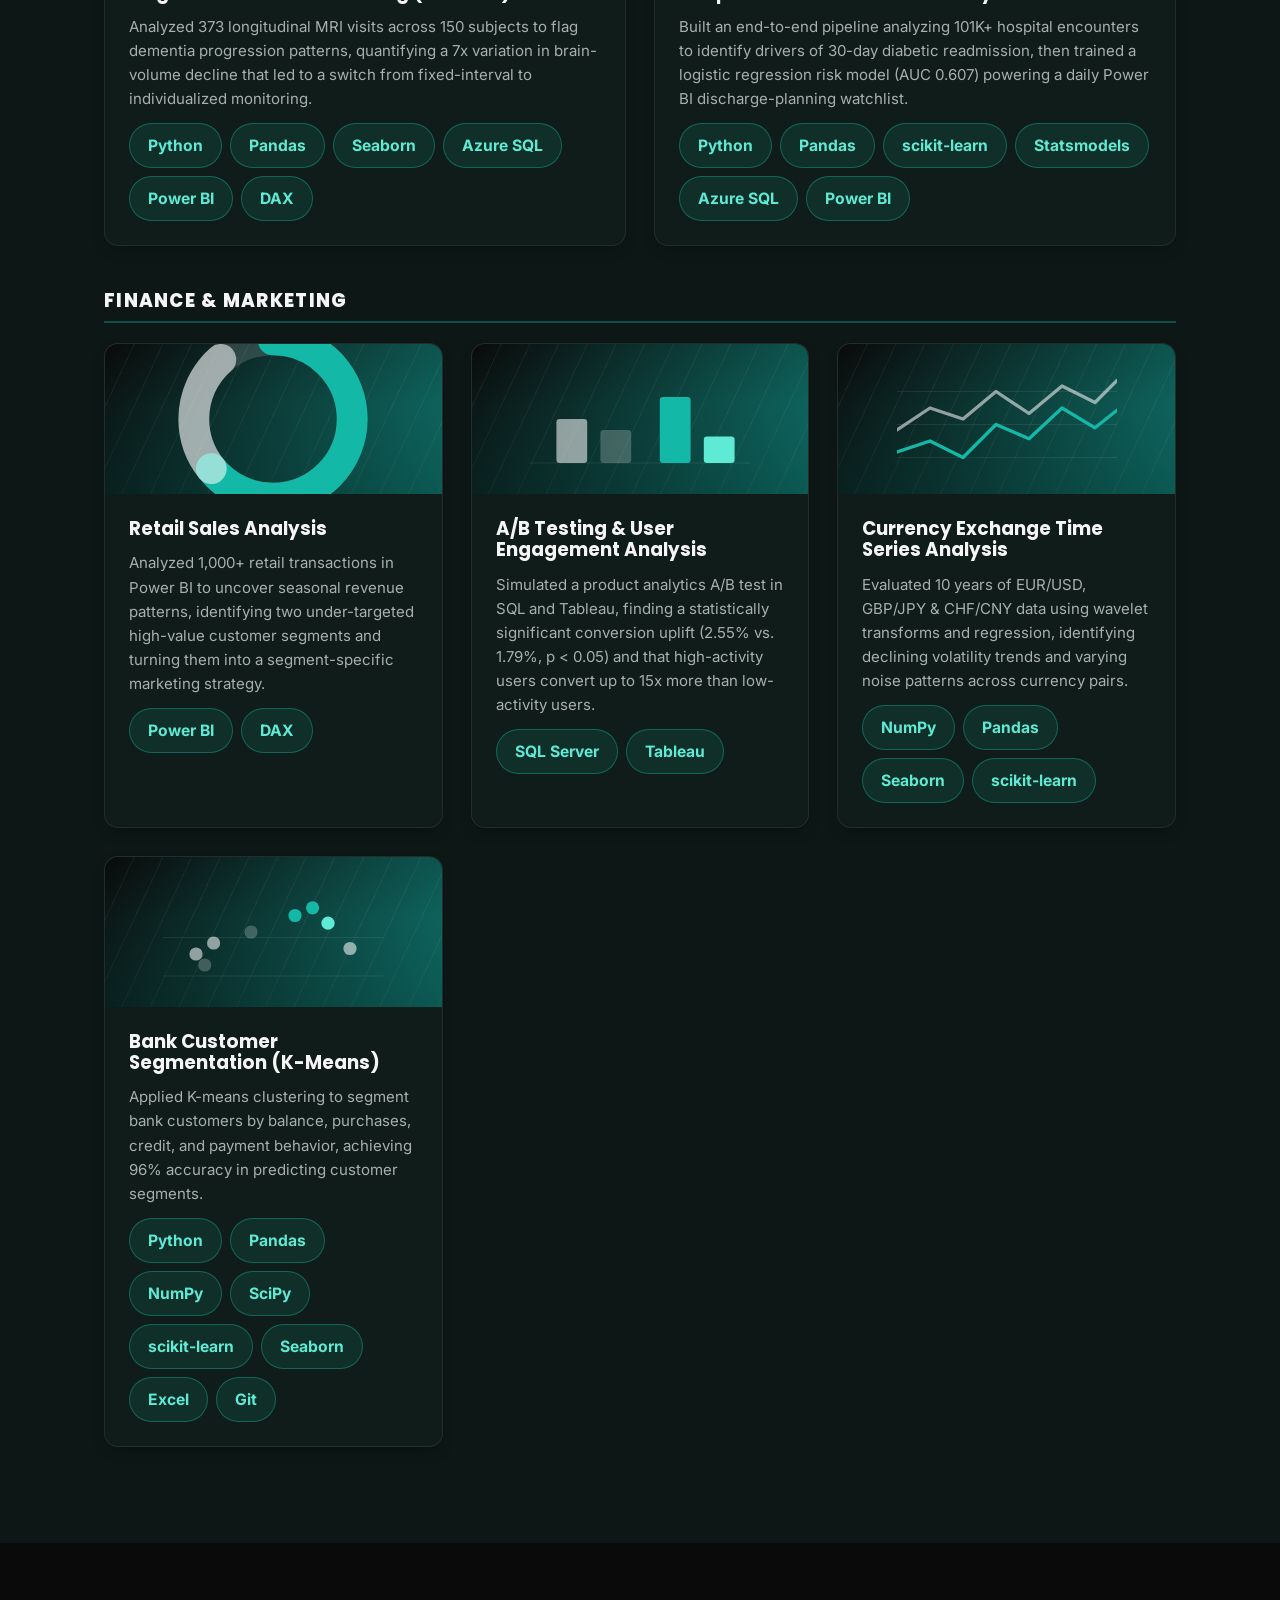
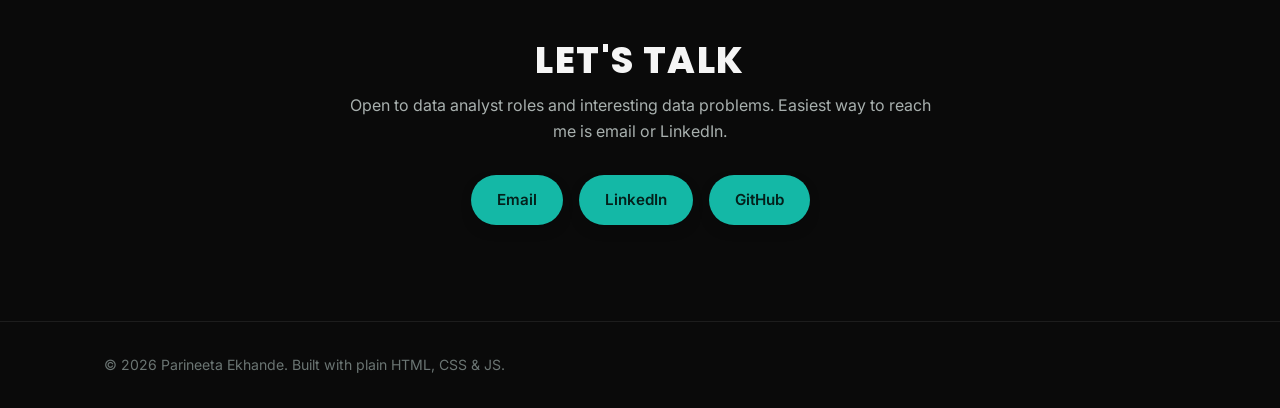
==== commit db8f8e62: "Add Excel to the Query & Formula skills group Co-Authored-By: Claude Sonnet 5.5 <noreply@anthropic.c" ====
--- a/index.html
+++ b/index.html
@@ -110,6 +110,7 @@
                   <li><button type="button" class="skill-tag">Azure SQL</button></li>
                   <li><button type="button" class="skill-tag">SQL Server</button></li>
                   <li><button type="button" class="skill-tag">DAX</button></li>
+                  <li><button type="button" class="skill-tag">Excel</button></li>
                 </ul>
                 <div class="skill-dropdown" hidden></div>
               </div>
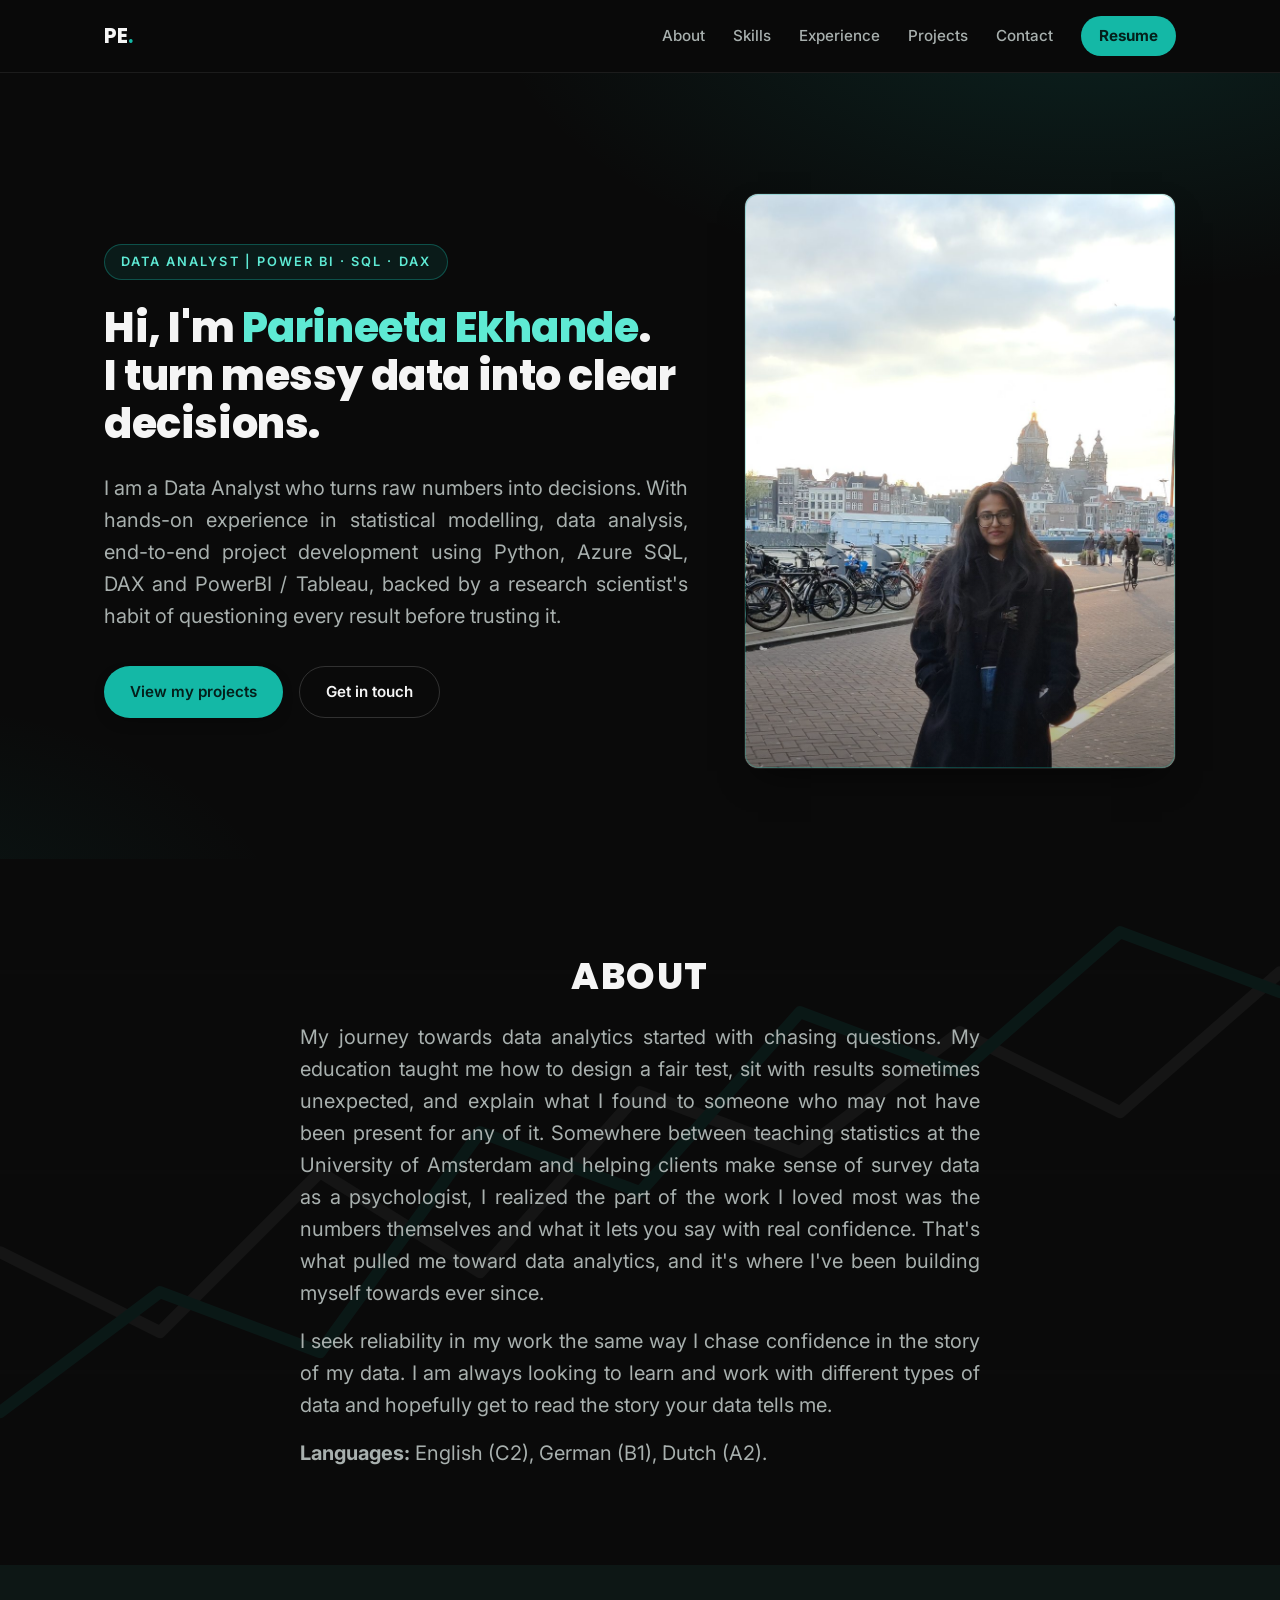
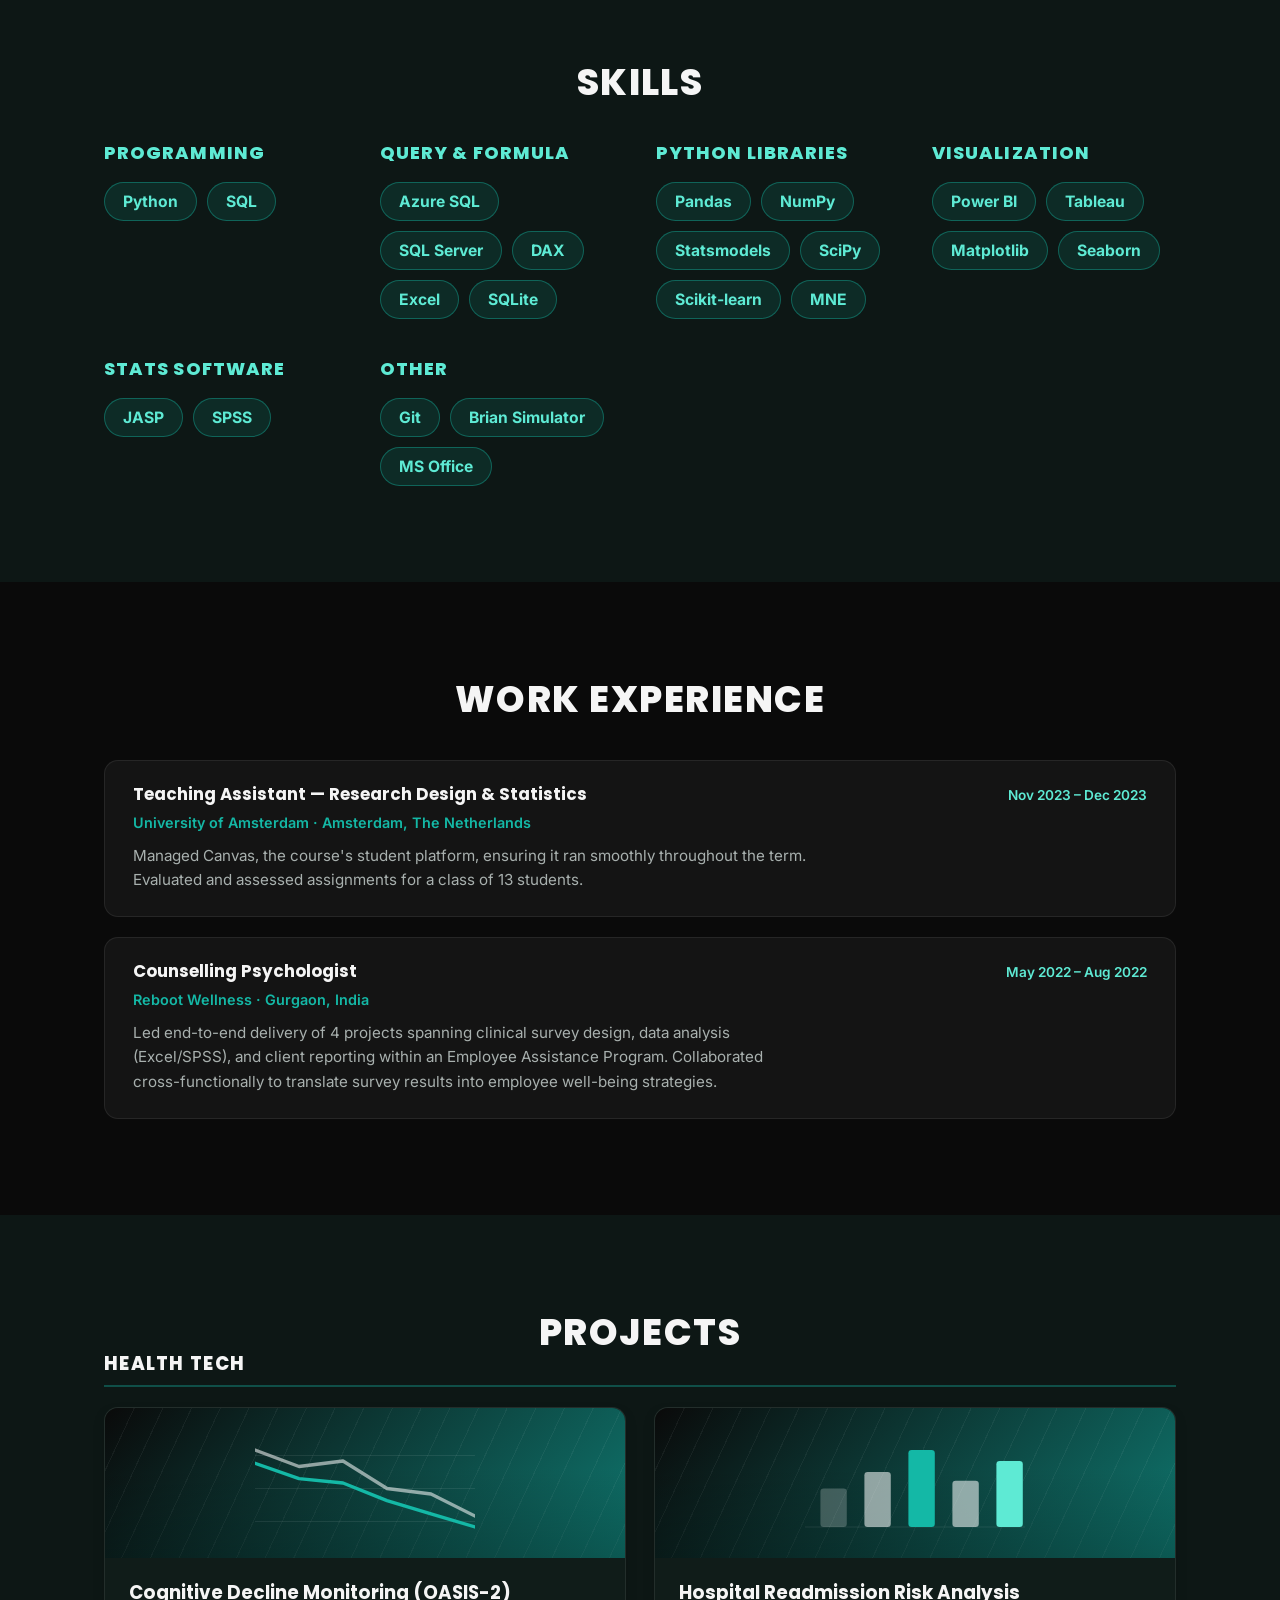
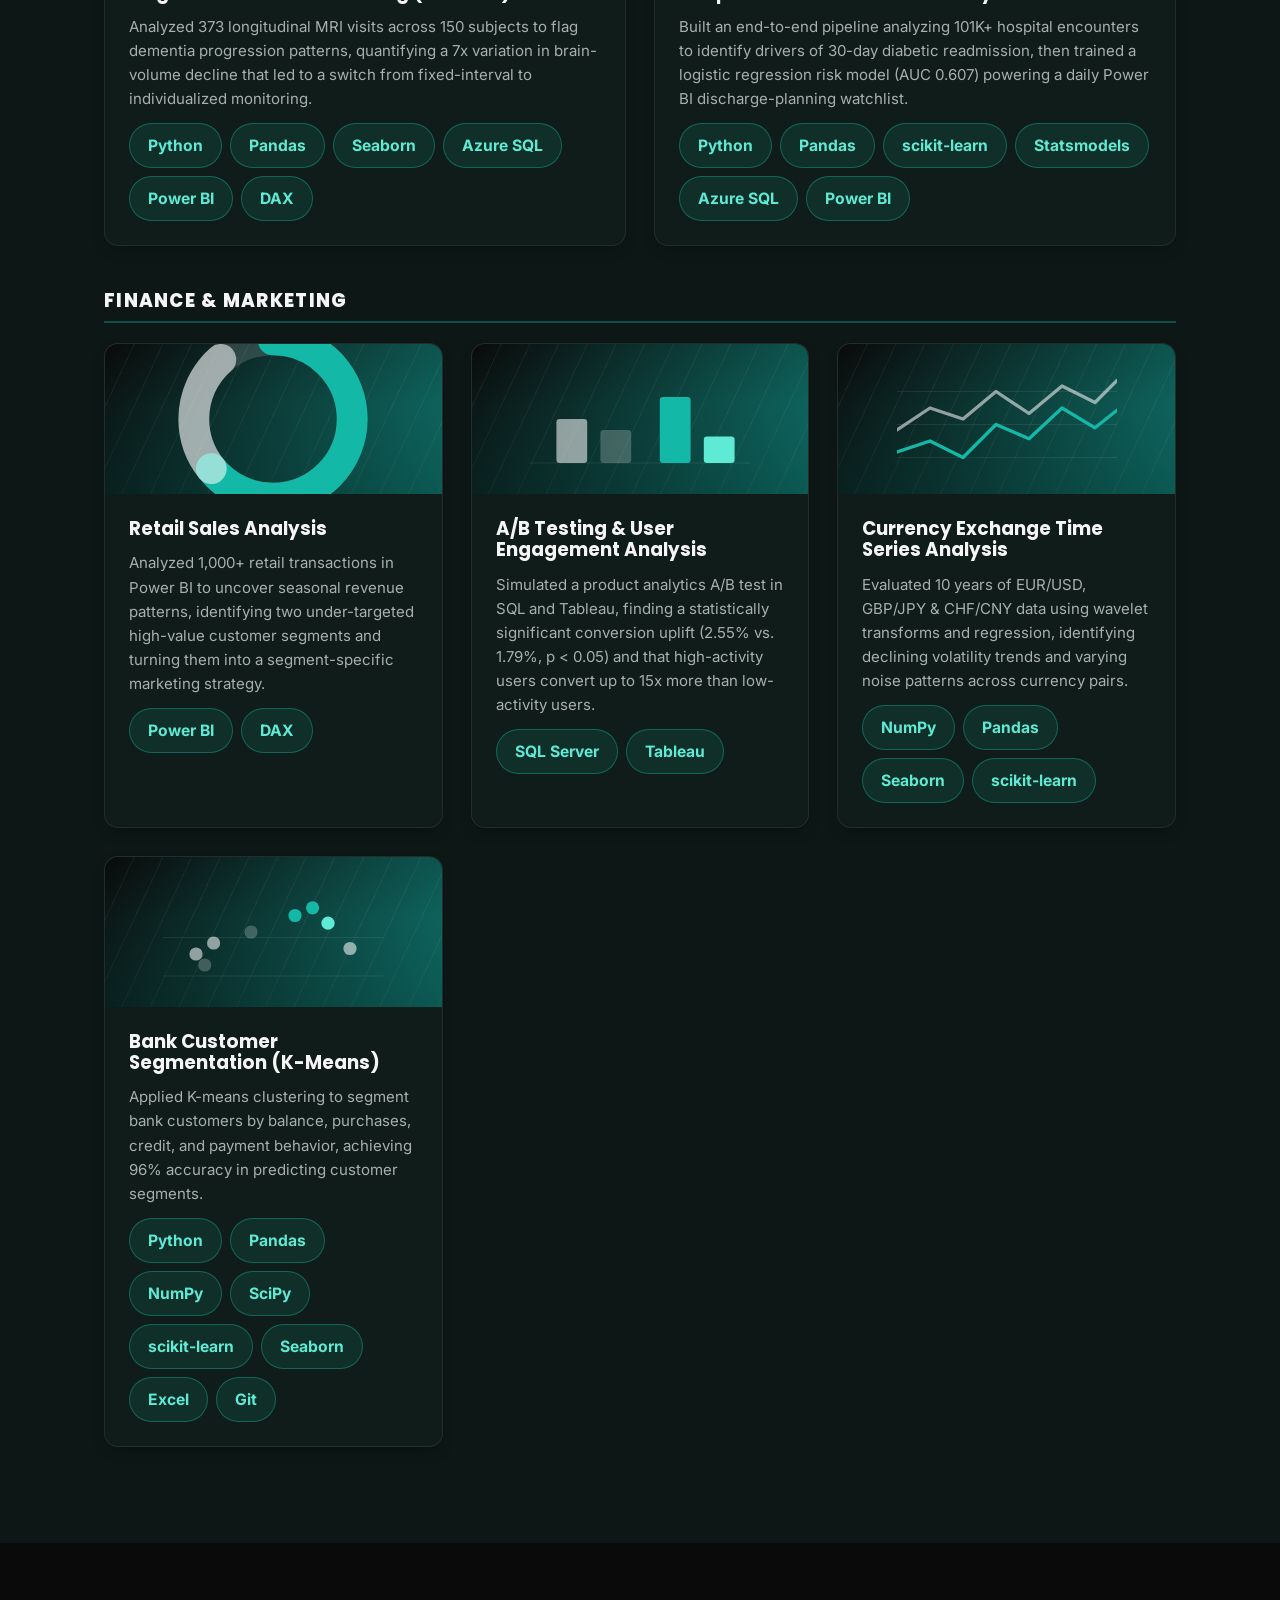
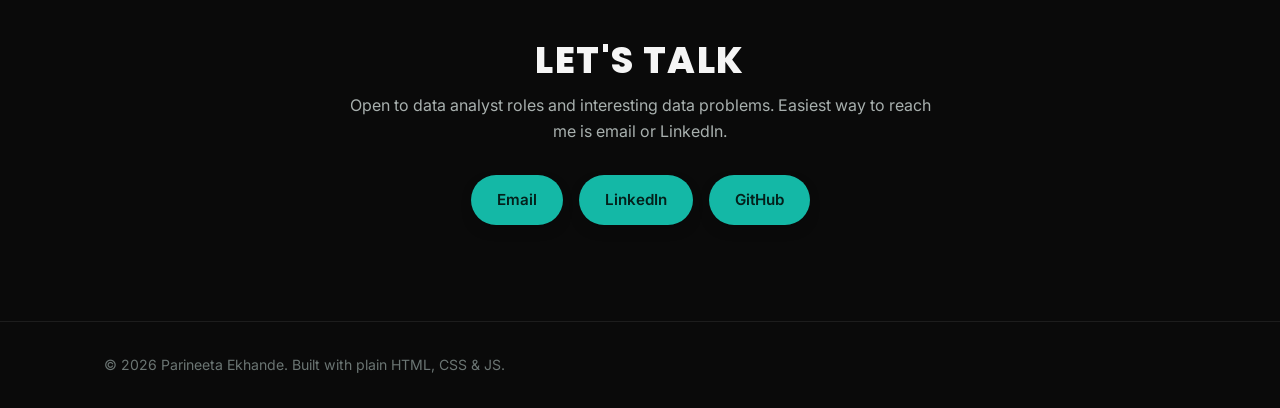
==== commit f1c1cf9b: "Add SQL to Programming and SQLite to Query & Formula skills Co-Authored-By: Claude Sonnet 5.5 <norep" ====
--- a/index.html
+++ b/index.html
@@ -101,6 +101,7 @@
                 <h3>Programming</h3>
                 <ul class="tag-list">
                   <li><button type="button" class="skill-tag">Python</button></li>
+                  <li><button type="button" class="skill-tag">SQL</button></li>
                 </ul>
                 <div class="skill-dropdown" hidden></div>
               </div>
@@ -111,6 +112,7 @@
                   <li><button type="button" class="skill-tag">SQL Server</button></li>
                   <li><button type="button" class="skill-tag">DAX</button></li>
                   <li><button type="button" class="skill-tag">Excel</button></li>
+                  <li><button type="button" class="skill-tag">SQLite</button></li>
                 </ul>
                 <div class="skill-dropdown" hidden></div>
               </div>
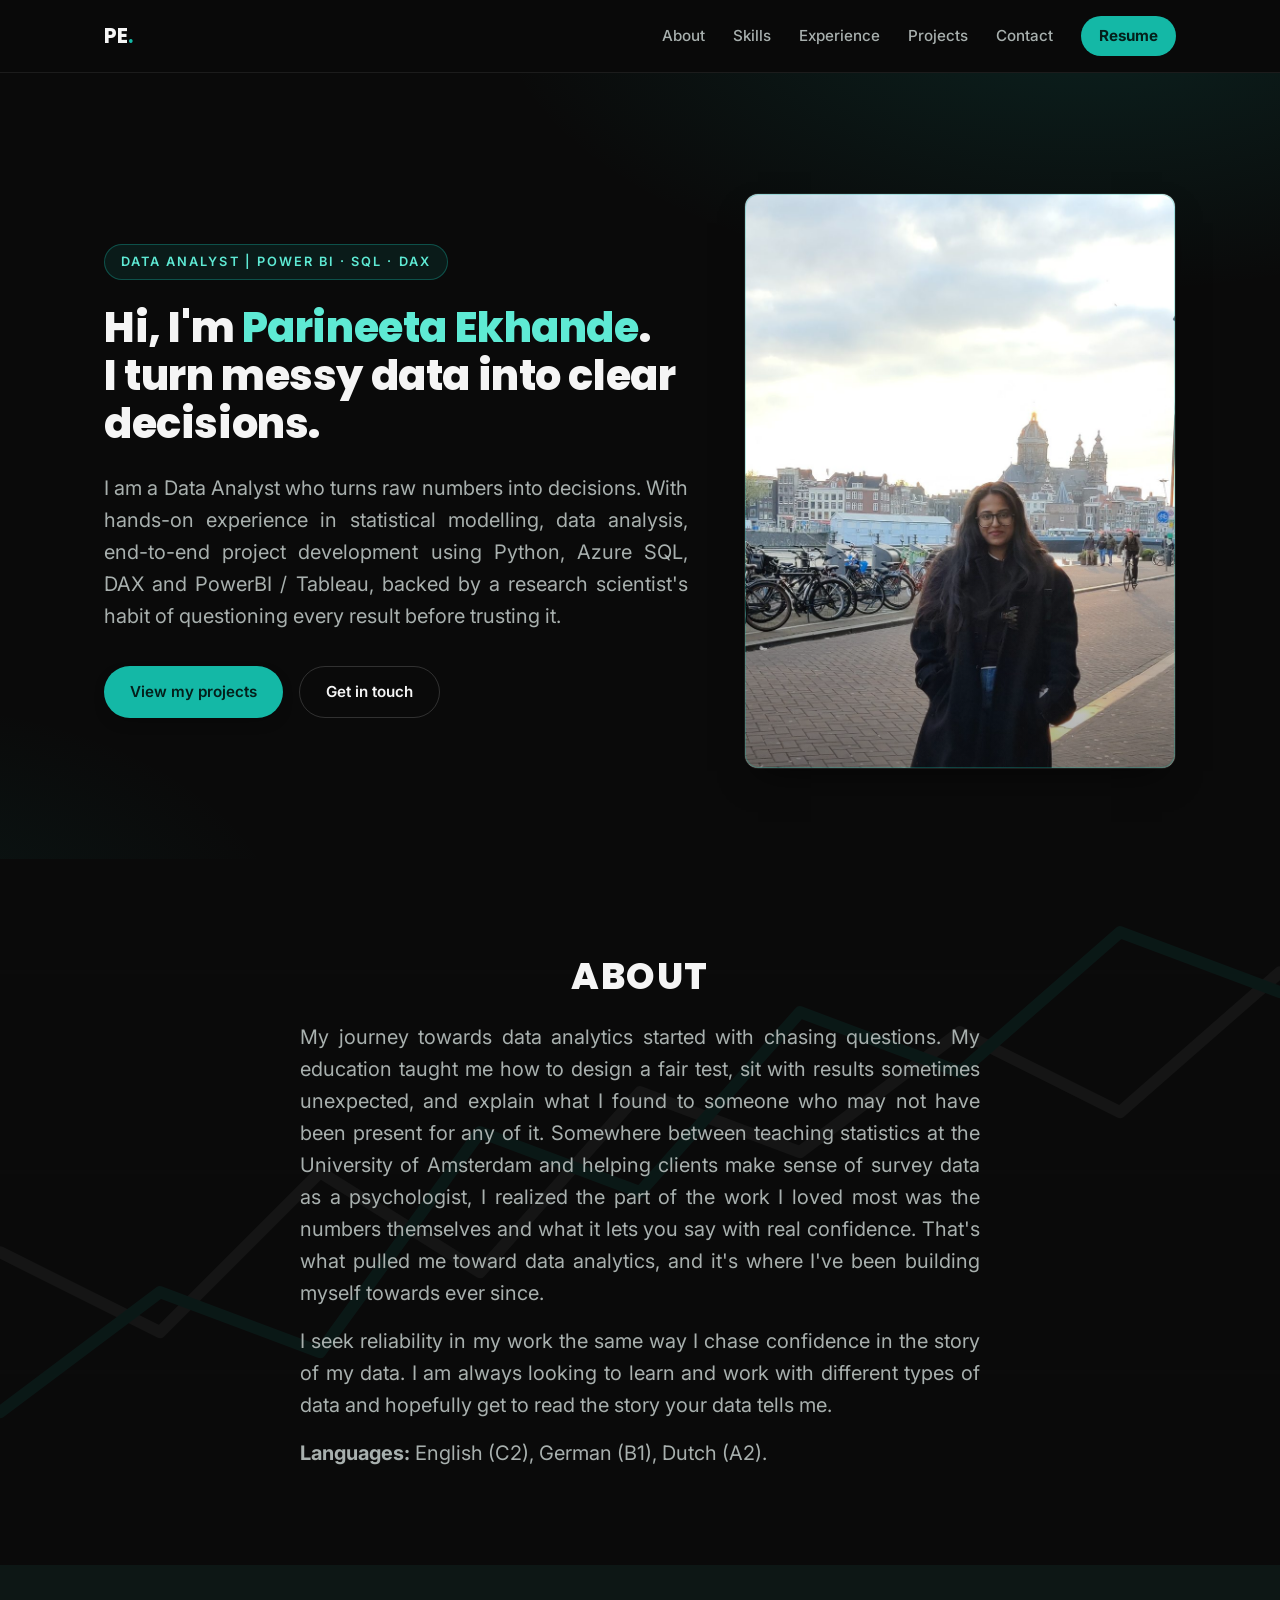
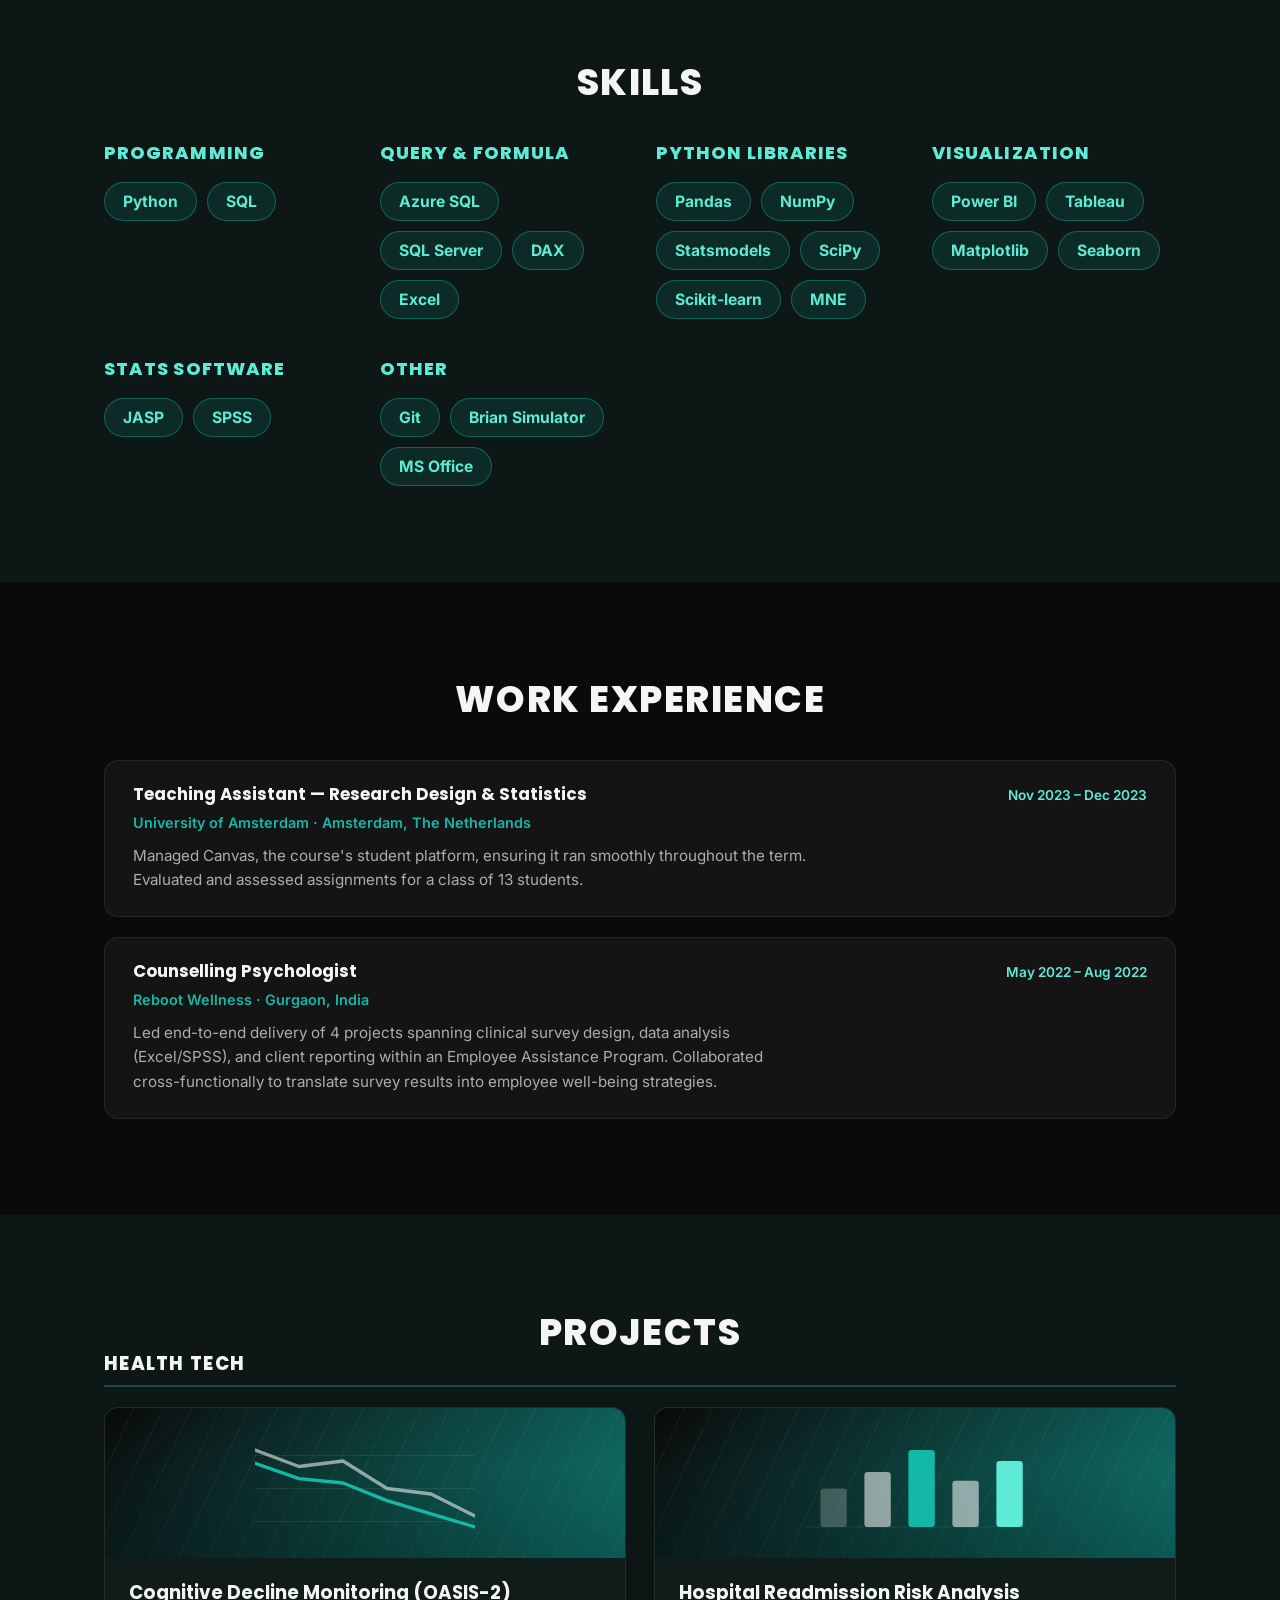
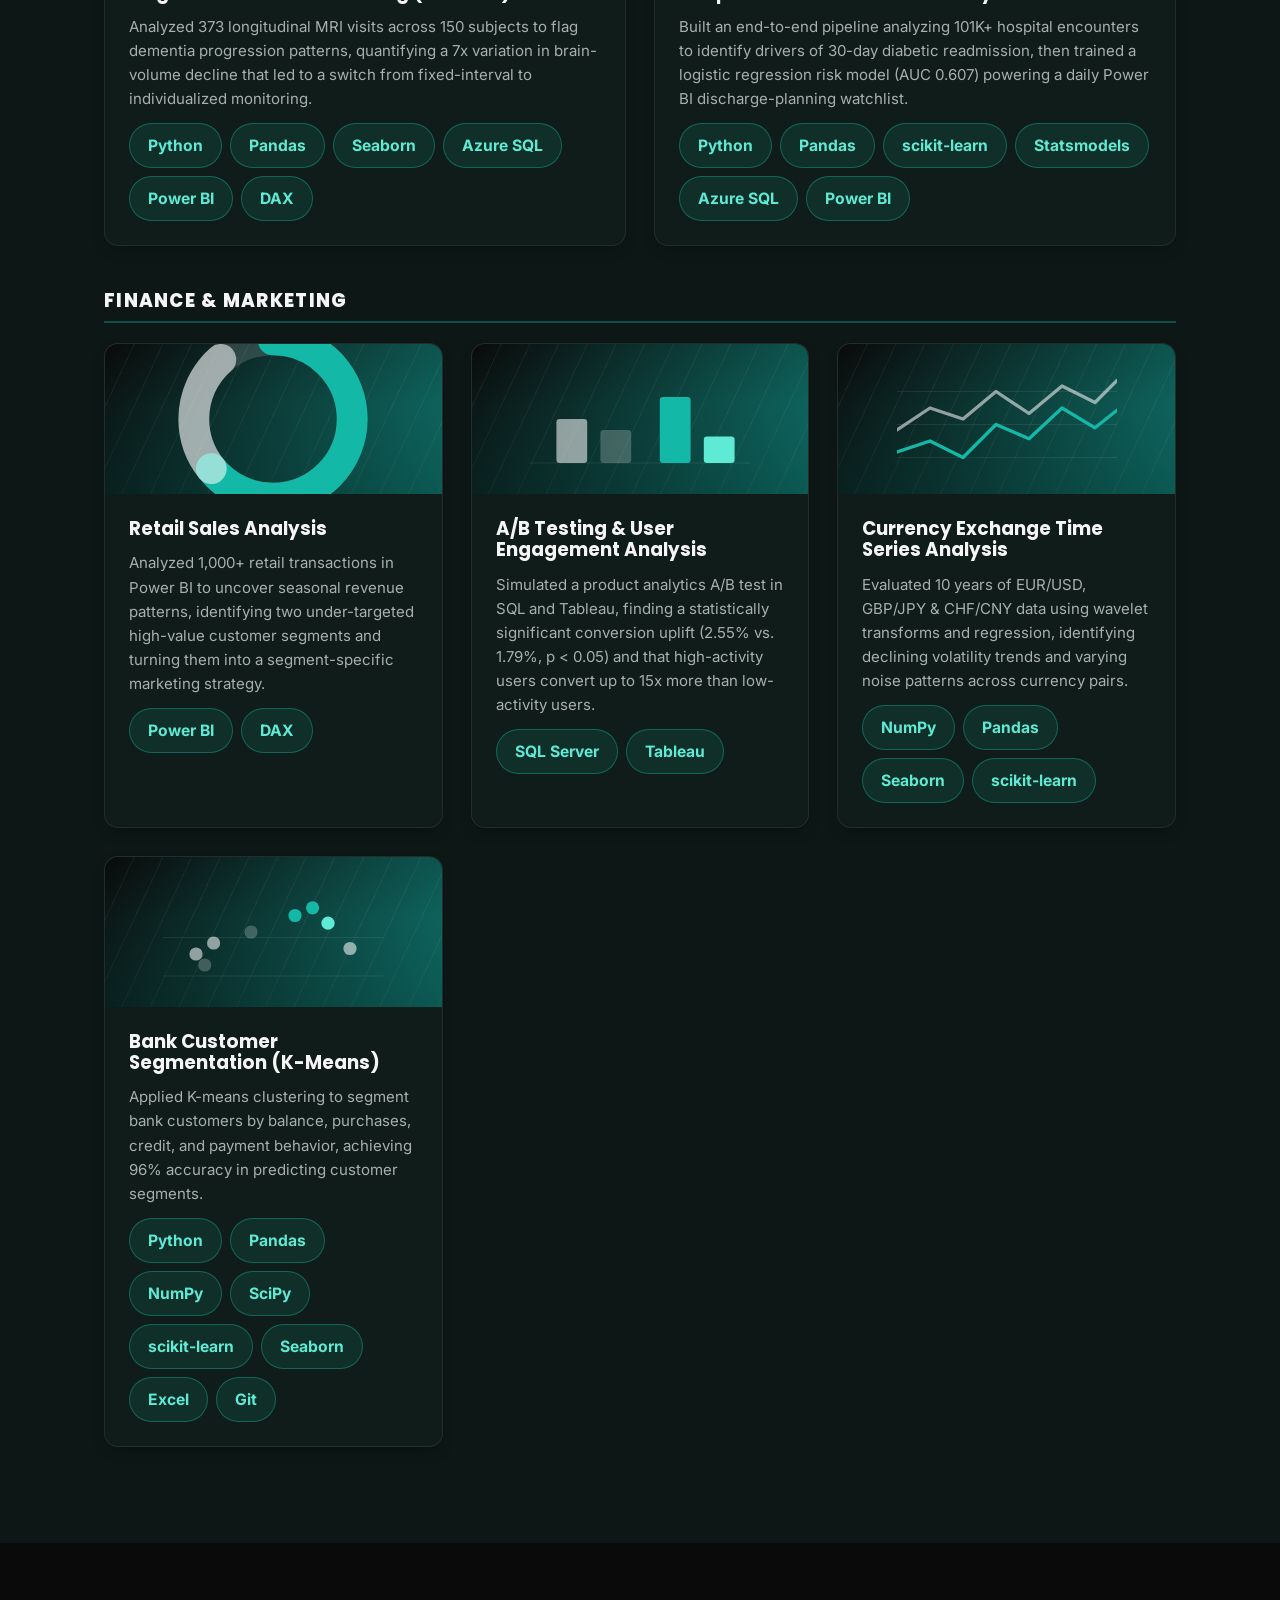
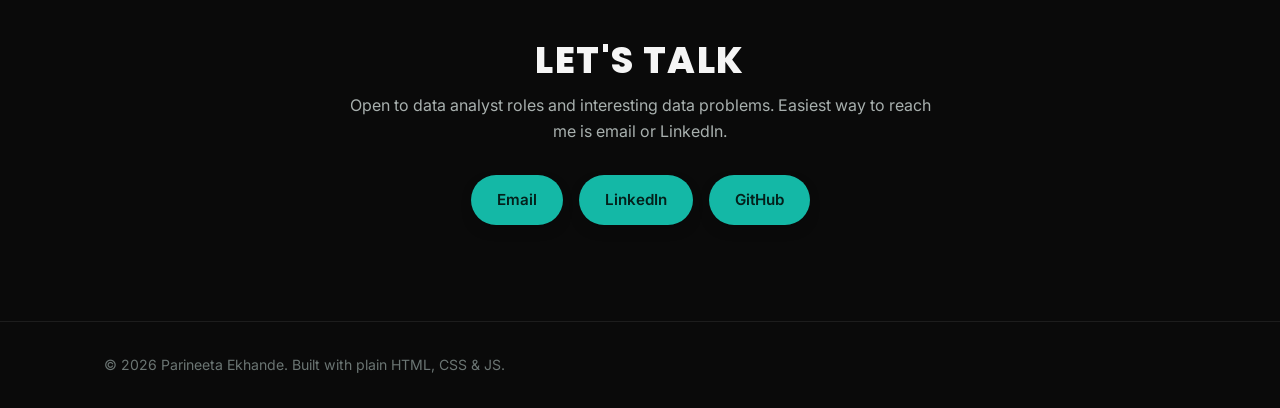
==== commit 2905eb42: "Remove SQLite from skills until it's used in a project Co-Authored-By: Claude Sonnet 5.5 <noreply@an" ====
--- a/index.html
+++ b/index.html
@@ -111,9 +111,7 @@
                   <li><button type="button" class="skill-tag">Azure SQL</button></li>
                   <li><button type="button" class="skill-tag">SQL Server</button></li>
                   <li><button type="button" class="skill-tag">DAX</button></li>
-                  <li><button type="button" class="skill-tag">Excel</button></li>
-                  <li><button type="button" class="skill-tag">SQLite</button></li>
-                </ul>
+                  <li><button type="button" class="skill-tag">Excel</button></li>                </ul>
                 <div class="skill-dropdown" hidden></div>
               </div>
               <div class="skill-group">
